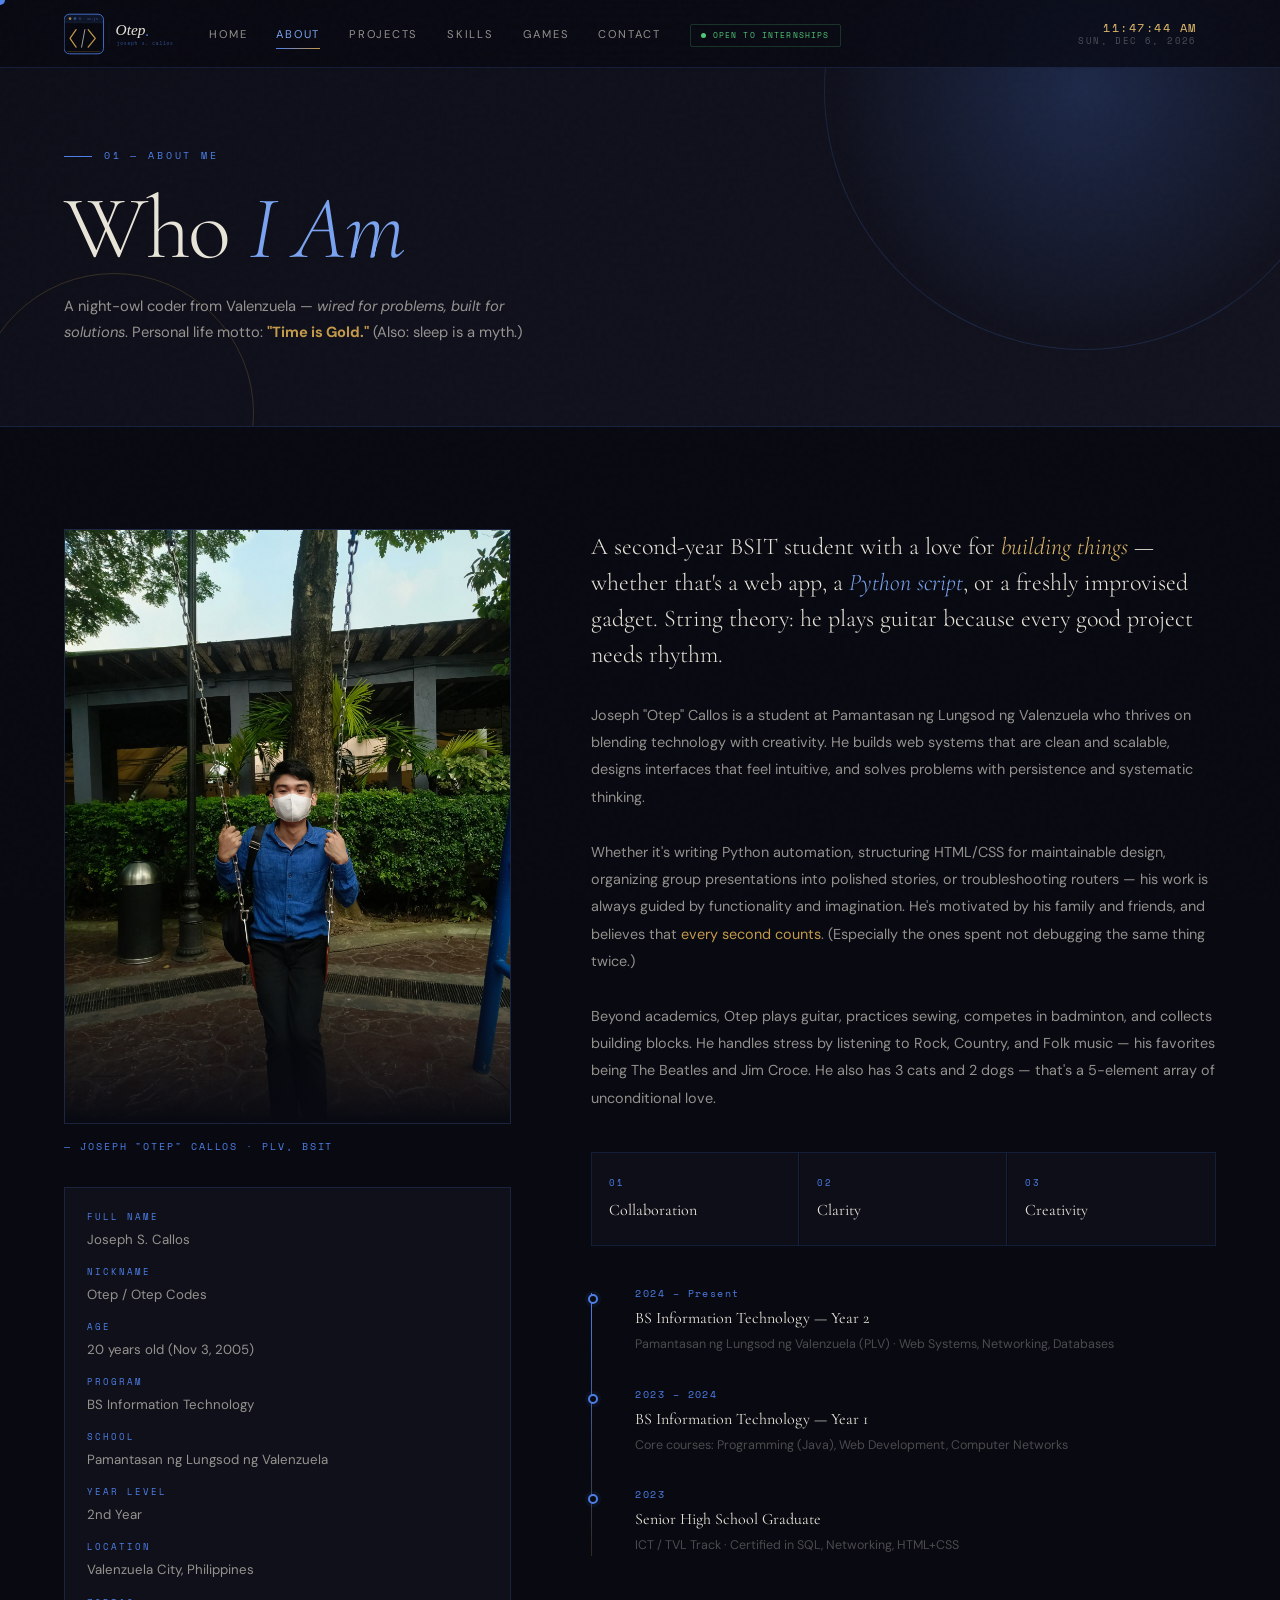
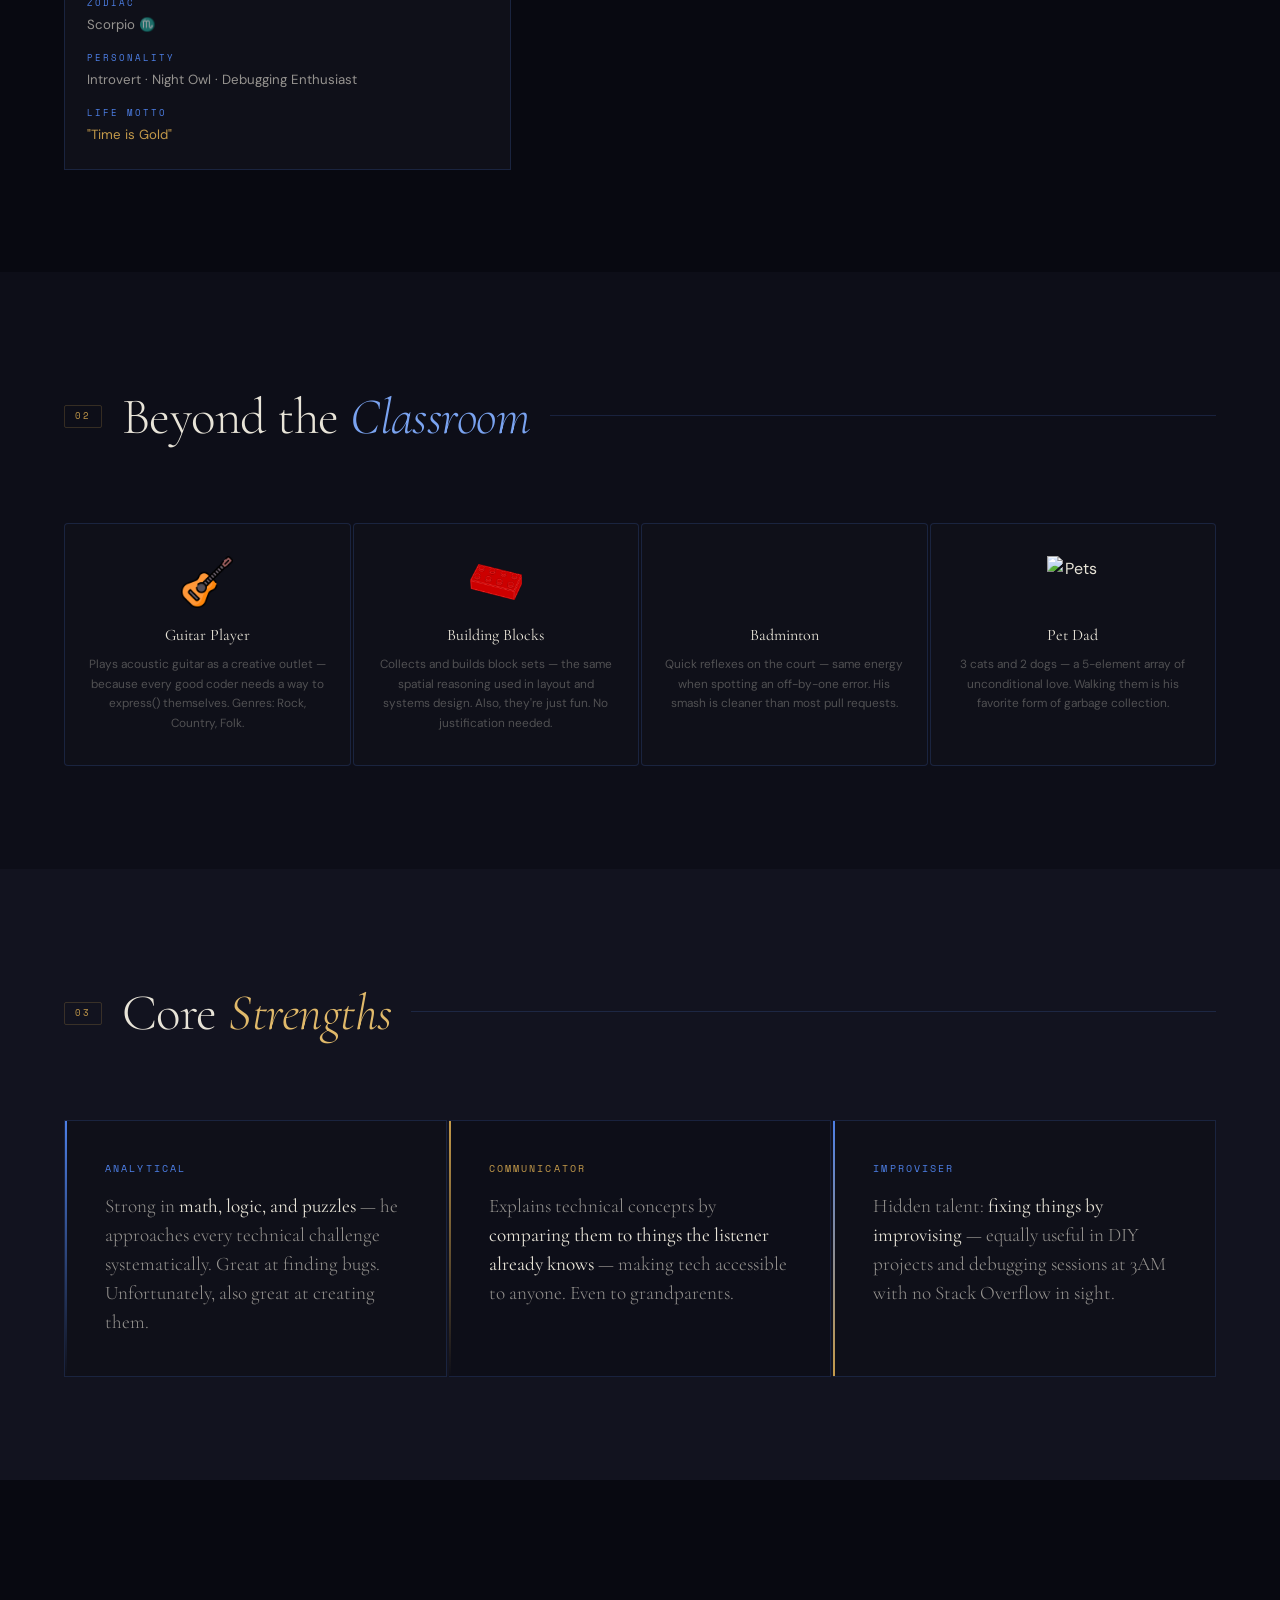
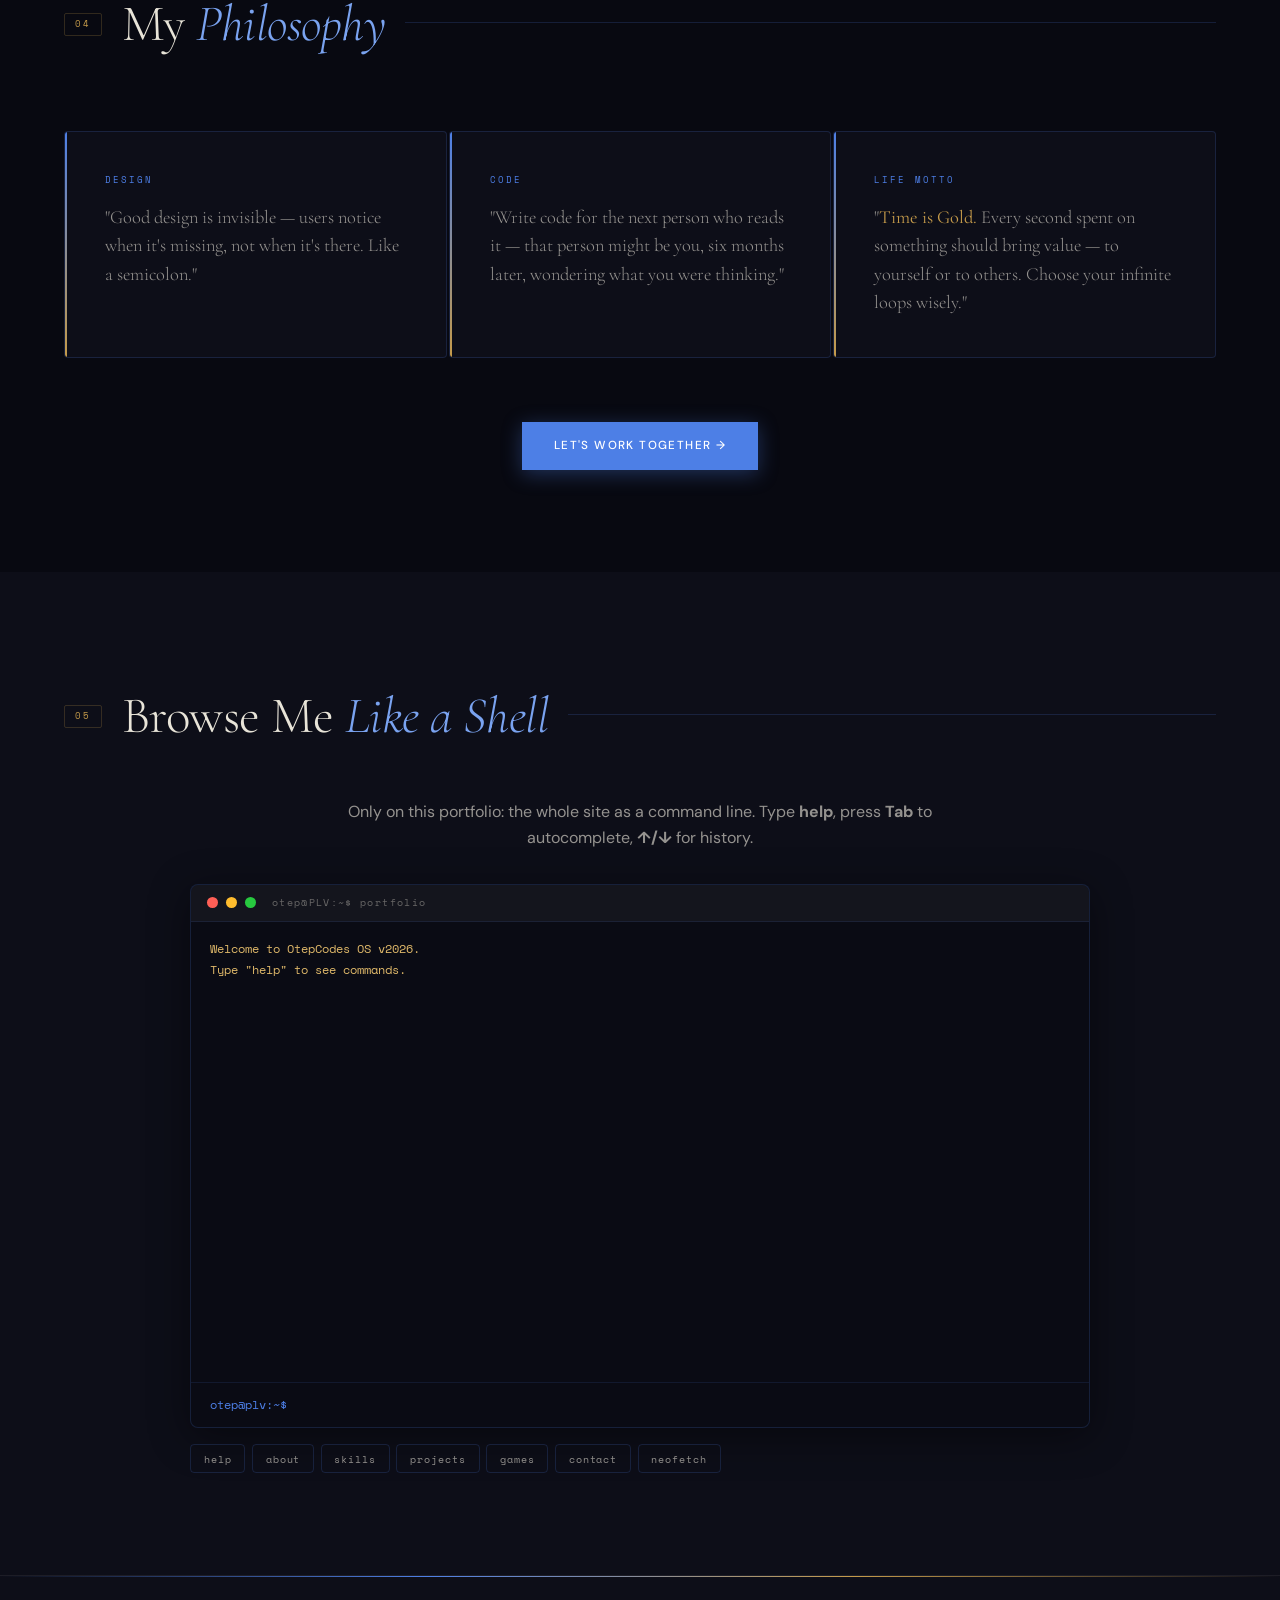
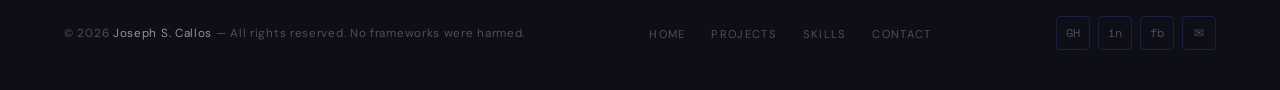
==== about.html @ e1468699 "terminal removed the terminal page and put it in the about page" ====
<!DOCTYPE html>
<html lang="en" data-theme="dark">
<head>
  <meta charset="UTF-8"/><meta name="viewport" content="width=device-width, initial-scale=1.0"/>
  <title>About — Joseph S. Callos</title>
  <meta name="description" content="Learn about Joseph S. Callos, a BSIT student from PLV focused on web systems, Python, UI/UX design, networking, and practical problem solving."/>
  <meta name="theme-color" content="#080911"/>
  <meta name="color-scheme" content="dark light"/>
  <link rel="icon" href="images/logomark_dark.png"/>
  <link href="https://fonts.googleapis.com/css2?family=Cormorant+Garamond:ital,wght@0,300;0,400;0,600;1,300;1,400&family=DM+Sans:wght@300;400;500&family=Space+Mono&display=swap" rel="stylesheet"/>
  <link rel="stylesheet" href="css/styles.css"/>
  <style>
    /* Terminal widget (About page) */
    .term-wrap{max-width:900px;margin:0 auto}
    .term-win{background:#0a0b14;border:1px solid var(--border);border-radius:8px;overflow:hidden;box-shadow:0 8px 40px rgba(0,0,0,.45);font-family:var(--f-mono)}
    [data-theme="light"] .term-win{background:#1a1b2e}
    .term-bar{display:flex;align-items:center;gap:.5rem;padding:.65rem 1rem;background:rgba(255,255,255,.04);border-bottom:1px solid rgba(77,127,230,.12)}
    .term-bar .terminal-title{margin-left:.5rem;color:rgba(232,228,216,.4);font-size:.6rem;letter-spacing:.14em}
    .term-out{height:min(55vh,460px);overflow-y:auto;padding:1rem 1.2rem;font-size:.78rem;line-height:1.7;color:#e8e4d8}
    .term-out div{white-space:pre-wrap;word-break:break-word}
    .t-dim{color:rgba(232,228,216,.55)}.t-gold{color:var(--gold-lt)}.t-blue{color:var(--blue-lt)}.t-err{color:var(--red)}.t-ok{color:var(--green)}
    .term-line{display:flex;gap:.6rem;align-items:center;padding:.7rem 1.2rem;border-top:1px solid rgba(77,127,230,.12)}
    .term-line span{color:var(--blue);font-size:.78rem;flex-shrink:0}
    .term-line input{flex:1;min-width:0;background:transparent;border:0;outline:0;color:#e8e4d8;font:inherit;font-size:.82rem;caret-color:var(--gold)}
    .term-chips{display:flex;flex-wrap:wrap;gap:.4rem;margin-top:1rem}
    .term-chip{font-family:var(--f-mono);font-size:.6rem;letter-spacing:.1em;padding:.4rem .8rem;border:1px solid var(--border);background:transparent;color:var(--text-dim);cursor:pointer;border-radius:var(--radius)}
    .term-chip:hover{border-color:var(--blue);color:var(--blue);background:var(--blue-glow)}
    .term-intro{text-align:center;color:var(--text-dim);margin:-1.5rem auto 2rem;max-width:620px}
  </style>
</head>
<body>
<a class="skip-link" href="#about-bio">Skip to content</a>
<div id="progress-bar"></div><div id="cursor"></div><div id="page-cover"></div>
<div class="mobile-nav" id="mobileNav" role="dialog" aria-modal="true" aria-hidden="true">
  <a href="index.html"    onclick="closeMobile()">Home</a>
  <a href="about.html"    onclick="closeMobile()">About</a>
  <a href="projects.html" onclick="closeMobile()">Projects</a>
  <a href="skills.html"   onclick="closeMobile()">Skills</a>
  <a href="games.html"    onclick="closeMobile()">Games</a>
  <a href="contact.html"  onclick="closeMobile()">Contact</a>
  <div class="mob-divider"></div>
  <span class="mob-sub">OtepCodes · PLV BSIT</span>
</div>
<nav id="nav" aria-label="Primary navigation">
  <button class="nav-logo" id="navLogoBtn" aria-label="Toggle light/dark mode" title="Click to toggle theme">
    <img class="site-logo" src="images/logo-dark.svg" alt="OtepCodes" height="44"/>
  </button>
  <ul class="nav-links">
    <li><a href="index.html">Home</a></li><li><a href="about.html">About</a></li>
    <li><a href="projects.html">Projects</a></li><li><a href="skills.html">Skills</a></li>
    <li><a href="games.html">Games</a></li><li><a href="contact.html">Contact</a></li>
  </ul>
  <span class="nav-clock" aria-label="Manila time"><span class="nav-clock-time" data-clock-time>--:--</span><span class="nav-clock-date" data-clock-date></span></span><button class="hamburger" id="hamburger" type="button" aria-label="Open navigation" aria-controls="mobileNav" aria-expanded="false"><span></span><span></span><span></span></button>
</nav>

<header class="page-header">
  <p class="ph-label">01 — About Me</p>
  <h1 class="ph-title">Who <em>I Am</em></h1>
  <p class="ph-desc">A night-owl coder from Valenzuela — <em>wired for problems, built for solutions</em>. Personal life motto: <strong style="color:var(--gold)">"Time is Gold."</strong> (Also: sleep is a myth.)</p>
</header>

<section id="about-bio">
  <div class="about-grid">
    <div class="about-photo-col reveal left">
      <div class="about-photo-frame">
        <img src="images/me.jpg" alt="Photo of Joseph Callos"/>
      </div>
      <p class="about-photo-caption">Joseph "Otep" Callos · PLV, BSIT</p>
      <div class="info-card">
        <div class="info-row"><p class="info-label">Full Name</p><p class="info-value">Joseph S. Callos</p></div>
        <div class="info-row"><p class="info-label">Nickname</p><p class="info-value">Otep / Otep Codes</p></div>
        <div class="info-row"><p class="info-label">Age</p><p class="info-value">20 years old (Nov 3, 2005)</p></div>
        <div class="info-row"><p class="info-label">Program</p><p class="info-value">BS Information Technology</p></div>
        <div class="info-row"><p class="info-label">School</p><p class="info-value">Pamantasan ng Lungsod ng Valenzuela</p></div>
        <div class="info-row"><p class="info-label">Year Level</p><p class="info-value">2nd Year</p></div>
        <div class="info-row"><p class="info-label">Location</p><p class="info-value">Valenzuela City, Philippines</p></div>
        <div class="info-row"><p class="info-label">Zodiac</p><p class="info-value">Scorpio ♏</p></div>
        <div class="info-row"><p class="info-label">Personality</p><p class="info-value">Introvert · Night Owl · Debugging Enthusiast</p></div>
        <div class="info-row" style="margin-bottom:0"><p class="info-label">Life Motto</p><p class="info-value" style="color:var(--gold)">"Time is Gold"</p></div>
      </div>
    </div>

    <div class="about-content reveal rd2">
      <p class="about-intro">
        A second-year BSIT student with a love for <em>building things</em> —
        whether that's a web app, a <span class="b">Python script</span>, or a freshly improvised gadget.
        String theory: he plays guitar because every good project needs rhythm.
      </p>
      <p class="about-body">
        Joseph "Otep" Callos is a student at Pamantasan ng Lungsod ng Valenzuela who thrives on blending technology
        with creativity. He builds web systems that are clean and scalable, designs interfaces that feel intuitive,
        and solves problems with persistence and systematic thinking.
        <br><br>
        Whether it's writing Python automation, structuring HTML/CSS for maintainable design, organizing group
        presentations into polished stories, or troubleshooting routers — his work is always guided by functionality
        and imagination. He's motivated by his family and friends, and believes that
        <strong style="color:var(--gold);font-weight:400">every second counts</strong>.
        (Especially the ones spent not debugging the same thing twice.)
        <br><br>
        Beyond academics, Otep plays guitar, practices sewing, competes in badminton, and collects building blocks.
        He handles stress by listening to Rock, Country, and Folk music — his favorites being The Beatles and Jim Croce.
        He also has 3 cats and 2 dogs — that's a 5-element array of unconditional love.
      </p>

      <div class="values-row">
        <div class="val-card"><p class="val-num">01</p><p class="val-name">Collaboration</p></div>
        <div class="val-card"><p class="val-num">02</p><p class="val-name">Clarity</p></div>
        <div class="val-card"><p class="val-num">03</p><p class="val-name">Creativity</p></div>
      </div>

      <div class="timeline">
        <div class="tl-item">
          <p class="tl-year">2024 – Present</p>
          <p class="tl-title">BS Information Technology — Year 2</p>
          <p class="tl-desc">Pamantasan ng Lungsod ng Valenzuela (PLV) · Web Systems, Networking, Databases</p>
        </div>
        <div class="tl-item">
          <p class="tl-year">2023 – 2024</p>
          <p class="tl-title">BS Information Technology — Year 1</p>
          <p class="tl-desc">Core courses: Programming (Java), Web Development, Computer Networks</p>
        </div>
        <div class="tl-item">
          <p class="tl-year">2023</p>
          <p class="tl-title">Senior High School Graduate</p>
          <p class="tl-desc">ICT / TVL Track · Certified in SQL, Networking, HTML+CSS</p>
        </div>
      </div>
    </div>
  </div>
</section>

<!-- FUN FACTS -->
<section id="fun-facts" style="background:var(--bg-2);">
  <div class="section-header reveal">
    <span class="section-num">02</span>
    <h2 class="section-title">Beyond the <em>Classroom</em></h2>
    <div class="section-line"></div>
  </div>
  <div class="facts-grid">
    <div class="fact-card reveal rd1">
      <img class="fact-icon-img" src="images/guitar.png" alt="Guitar"/>
      <p class="fact-title">Guitar Player</p>
      <p class="fact-desc">Plays acoustic guitar as a creative outlet — because every good coder needs a way to express() themselves. Genres: Rock, Country, Folk.</p>
    </div>
    <div class="fact-card reveal rd2">
      <img class="fact-icon-img" src="images/blocks.png" alt="Building Blocks"/>
      <p class="fact-title">Building Blocks</p>
      <p class="fact-desc">Collects and builds block sets — the same spatial reasoning used in layout and systems design. Also, they're just fun. No justification needed.</p>
    </div>
    <div class="fact-card reveal rd3">
      <img class="fact-icon-img" src="images/badminton.png" alt="Badminton"/>
      <p class="fact-title">Badminton</p>
      <p class="fact-desc">Quick reflexes on the court — same energy when spotting an off-by-one error. His smash is cleaner than most pull requests.</p>
    </div>
    <div class="fact-card reveal rd4">
      <img class="fact-icon-img" src="images/pets.png" alt="Pets"/>
      <p class="fact-title">Pet Dad</p>
      <p class="fact-desc">3 cats and 2 dogs — a 5-element array of unconditional love. Walking them is his favorite form of garbage collection.</p>
    </div>
  </div>
</section>

<!-- STRENGTH PILLARS -->
<section id="strengths" style="background:var(--bg-3);">
  <div class="section-header reveal">
    <span class="section-num">03</span>
    <h2 class="section-title">Core <span class="g">Strengths</span></h2>
    <div class="section-line"></div>
  </div>
  <div style="display:grid;grid-template-columns:repeat(3,1fr);gap:2px;" class="reveal">
    <div style="padding:2.5rem;background:var(--bg-card);border:1px solid var(--border);position:relative;overflow:hidden;">
      <div style="position:absolute;left:0;top:0;bottom:0;width:2px;background:linear-gradient(to bottom,var(--blue),transparent)"></div>
      <p style="font-family:var(--f-mono);font-size:.6rem;letter-spacing:.22em;color:var(--blue);text-transform:uppercase;margin-bottom:1rem;">Analytical</p>
      <p style="font-family:var(--f-display);font-size:1.2rem;font-weight:300;line-height:1.5;color:var(--text-dim);">Strong in <strong style="color:var(--text);font-weight:400">math, logic, and puzzles</strong> — he approaches every technical challenge systematically. Great at finding bugs. Unfortunately, also great at creating them.</p>
    </div>
    <div style="padding:2.5rem;background:var(--bg-2);border:1px solid var(--border);border-left:none;position:relative;overflow:hidden;">
      <div style="position:absolute;left:0;top:0;bottom:0;width:2px;background:linear-gradient(to bottom,var(--gold),transparent)"></div>
      <p style="font-family:var(--f-mono);font-size:.6rem;letter-spacing:.22em;color:var(--gold);text-transform:uppercase;margin-bottom:1rem;">Communicator</p>
      <p style="font-family:var(--f-display);font-size:1.2rem;font-weight:300;line-height:1.5;color:var(--text-dim);">Explains technical concepts by <strong style="color:var(--text);font-weight:400">comparing them to things the listener already knows</strong> — making tech accessible to anyone. Even to grandparents.</p>
    </div>
    <div style="padding:2.5rem;background:var(--bg-card);border:1px solid var(--border);border-left:none;position:relative;overflow:hidden;">
      <div style="position:absolute;left:0;top:0;bottom:0;width:2px;background:linear-gradient(to bottom,var(--blue),var(--gold))"></div>
      <p style="font-family:var(--f-mono);font-size:.6rem;letter-spacing:.22em;color:var(--blue);text-transform:uppercase;margin-bottom:1rem;">Improviser</p>
      <p style="font-family:var(--f-display);font-size:1.2rem;font-weight:300;line-height:1.5;color:var(--text-dim);">Hidden talent: <strong style="color:var(--text);font-weight:400">fixing things by improvising</strong> — equally useful in DIY projects and debugging sessions at 3AM with no Stack Overflow in sight.</p>
    </div>
  </div>
</section>

<!-- PHILOSOPHY -->
<section id="philosophy">
  <div class="section-header reveal">
    <span class="section-num">04</span>
    <h2 class="section-title">My <em>Philosophy</em></h2>
    <div class="section-line"></div>
  </div>
  <div class="quote-grid reveal">
    <div class="quote-card">
      <p class="quote-cat">Design</p>
      <p class="quote-text">"Good design is invisible — users notice when it's missing, not when it's there. Like a semicolon."</p>
    </div>
    <div class="quote-card">
      <p class="quote-cat">Code</p>
      <p class="quote-text">"Write code for the next person who reads it — that person might be you, six months later, wondering what you were thinking."</p>
    </div>
    <div class="quote-card">
      <p class="quote-cat">Life Motto</p>
      <p class="quote-text">"<strong style='color:var(--gold);font-weight:400'>Time is Gold.</strong> Every second spent on something should bring value — to yourself or to others. Choose your infinite loops wisely."</p>
    </div>
  </div>
  <div style="display:flex;justify-content:center;margin-top:4rem;" class="reveal">
    <a href="contact.html" class="btn btn-primary"><span>Let's Work Together →</span></a>
  </div>
</section>

<!-- INTERACTIVE TERMINAL -->
<section id="terminal" style="background:var(--bg-2);">
  <div class="section-header reveal">
    <span class="section-num">05</span>
    <h2 class="section-title">Browse Me <em>Like a Shell</em></h2>
    <div class="section-line"></div>
  </div>
  <p class="term-intro reveal">Only on this portfolio: the whole site as a command line. Type <strong>help</strong>, press <strong>Tab</strong> to autocomplete, <strong>↑/↓</strong> for history.</p>
  <div class="term-wrap reveal">
    <div class="term-win" id="termWin">
      <div class="term-bar">
        <span class="terminal-dot dot-red"></span><span class="terminal-dot dot-yellow"></span><span class="terminal-dot dot-green"></span>
        <span class="terminal-title">otep@PLV:~$ portfolio</span>
      </div>
      <div class="term-out" id="termOut" role="log" aria-live="polite"></div>
      <label class="term-line" for="termInput"><span>otep@plv:~$</span>
        <input id="termInput" type="text" autocomplete="off" autocapitalize="off" autocorrect="off" spellcheck="false" aria-label="Terminal command"/>
      </label>
    </div>
    <div class="term-chips" id="termChips" aria-label="Quick commands"></div>
  </div>
</section>

<footer>
  <p class="footer-copy">© 2026 <strong>Joseph S. Callos</strong> — All rights reserved. No frameworks were harmed.</p>
  <ul class="footer-links">
    <li><a href="index.html">Home</a></li><li><a href="projects.html">Projects</a></li>
    <li><a href="skills.html">Skills</a></li><li><a href="contact.html">Contact</a></li>
  </ul>
  <div class="footer-socials">
    <a href="https://github.com/otep808" target="_blank" rel="noopener noreferrer" class="social-btn">GH</a>
    <a href="https://www.linkedin.com/in/joseph-callos-329b153b8" target="_blank" rel="noopener noreferrer" class="social-btn">in</a>
    <a href="https://www.facebook.com/joseph.callos.8" target="_blank" rel="noopener noreferrer" class="social-btn">fb</a>
    <a href="mailto:callosjoseph818@gmail.com" class="social-btn">✉</a>
  </div>
</footer>
<script src="javascript/main.js"></script>
<script src="javascript/terminal.js"></script>
</body>
</html>
---- css/styles.css ----
/* ================================================================
   JOSEPH S. CALLOS — Portfolio  |  styles.css
   Theme: Dark/Light toggle · Techy Blue + Gold · No Bootstrap
   Breakpoints: Desktop 1200+ · Tablet 768-1199 · Mobile ≤767
   ================================================================ */

:root {
  /* DARK (default) */
  --bg:          #080911;
  --bg-2:        #0d0e18;
  --bg-3:        #12131f;
  --bg-card:     #0f1019;
  --text:        #e8e4d8;
  --text-dim:    rgba(232,228,216,.62);
  --text-faint:  rgba(232,228,216,.3);
  --gold:        #c49a4a;
  --gold-lt:     #e0b96a;
  --gold-dim:    rgba(196,154,74,.22);
  --gold-glow:   rgba(196,154,74,.07);
  --blue:        #4d7fe6;
  --blue-lt:     #7aa3f0;
  --blue-dim:    rgba(77,127,230,.22);
  --blue-glow:   rgba(77,127,230,.08);
  --green:       #50c878;
  --red:         #e05555;
  --border:      rgba(77,127,230,.18);
  --border-2:    rgba(232,228,216,.07);
  --f-display:   'Cormorant Garamond', serif;
  --f-body:      'DM Sans', sans-serif;
  --f-mono:      'Space Mono', monospace;
  --ease:        cubic-bezier(.25,.46,.45,.94);
  --ease-out:    cubic-bezier(.16,1,.3,1);
  --ease-spring: cubic-bezier(.34,1.56,.64,1);
  --nav-h:  68px;
  --pad-x:  clamp(1.4rem,5vw,5rem);
  --pad-y:  clamp(4rem,8vw,8rem);
}

[data-theme="light"] {
  --bg:         #f0f2fa;
  --bg-2:       #e6e9f5;
  --bg-3:       #dde0f0;
  --bg-card:    #f7f8fd;
  --text:       #0e1120;
  --text-dim:   rgba(14,17,32,.65);
  --text-faint: rgba(14,17,32,.38);
  --gold:       #9a7030;
  --gold-lt:    #c49040;
  --gold-dim:   rgba(154,112,48,.22);
  --gold-glow:  rgba(154,112,48,.08);
  --blue:       #2855d4;
  --blue-lt:    #4d7fe6;
  --blue-dim:   rgba(40,85,212,.18);
  --blue-glow:  rgba(40,85,212,.07);
  --border:     rgba(40,85,212,.2);
  --border-2:   rgba(14,17,32,.1);
}

*,*::before,*::after{box-sizing:border-box;margin:0;padding:0}
html{scroll-behavior:smooth}
body{font-family:var(--f-body);background:var(--bg);color:var(--text);overflow-x:hidden;line-height:1.65;transition:background .4s,color .4s}
img{display:block;max-width:100%}a{color:inherit}
::selection{background:var(--blue);color:#fff}
::-webkit-scrollbar{width:3px}::-webkit-scrollbar-track{background:var(--bg)}::-webkit-scrollbar-thumb{background:var(--blue)}

body::after{content:'';position:fixed;inset:0;background-image:url("data:image/svg+xml,%3Csvg viewBox='0 0 200 200' xmlns='http://www.w3.org/2000/svg'%3E%3Cfilter id='n'%3E%3CfeTurbulence type='fractalNoise' baseFrequency='.85' numOctaves='4' stitchTiles='stitch'/%3E%3C/filter%3E%3Crect width='100%25' height='100%25' filter='url(%23n)'/%3E%3C/svg%3E");opacity:.018;pointer-events:none;z-index:9000}

/* PROGRESS */
#progress-bar{position:fixed;top:0;left:0;height:2px;width:0;background:linear-gradient(90deg,var(--blue),var(--gold));z-index:9999}

/* CURSOR */
#cursor{width:10px;height:10px;background:var(--blue);border-radius:50%;position:fixed;top:0;left:0;pointer-events:none;z-index:8999;transform:translate(-50%,-50%);transition:width .25s var(--ease),height .25s var(--ease),opacity .25s,background .4s;mix-blend-mode:screen}
[data-theme="light"] #cursor{mix-blend-mode:multiply}
#cursor.grow{width:50px;height:50px;opacity:.3}
#cursor.hide{opacity:0}

/* PAGE COVER */
#page-cover{position:fixed;inset:0;background:var(--bg-2);z-index:8990;transform:scaleY(0);transform-origin:top}

/* ── NAV ──────────────────────────────────────────────────────── */
nav{position:fixed;top:0;left:0;right:0;z-index:800;height:var(--nav-h);display:flex;align-items:center;justify-content:space-between;padding:0 var(--pad-x);background:rgba(8,9,17,.82);backdrop-filter:blur(24px);border-bottom:1px solid var(--border);transition:height .4s,background .4s,border-color .4s}
[data-theme="light"] nav{background:rgba(240,242,250,.88)}
nav.scrolled{height:56px}

/* Logo = theme toggle button */
.nav-logo{background:none;border:none;cursor:pointer;padding:0;display:flex;align-items:center;transition:opacity .3s;flex-shrink:0;position:relative}
.nav-logo:hover{opacity:.75}
.nav-logo img{height:44px;width:auto;display:block;transition:opacity .3s}
/* Subtle tooltip hint */
.nav-logo::after{content:'Toggle theme';position:absolute;bottom:-28px;left:50%;transform:translateX(-50%);white-space:nowrap;font-family:var(--f-mono);font-size:.55rem;letter-spacing:.12em;text-transform:uppercase;color:var(--blue);opacity:0;transition:opacity .25s;pointer-events:none}
.nav-logo:hover::after{opacity:.6}

.nav-links{display:flex;gap:1.8rem;list-style:none;align-items:center}
.nav-links a{text-decoration:none;color:var(--text-dim);font-size:.72rem;letter-spacing:.16em;text-transform:uppercase;position:relative;transition:color .3s}
.nav-links a::after{content:'';position:absolute;bottom:-4px;left:0;width:0;height:1px;background:linear-gradient(90deg,var(--blue),var(--gold));transition:width .35s var(--ease)}
.nav-links a:hover,.nav-links a.active{color:var(--text)}
.nav-links a:hover::after,.nav-links a.active::after{width:100%}

/* Hamburger */
.hamburger{display:none;flex-direction:column;gap:5px;cursor:pointer;padding:6px}
.hamburger span{display:block;width:22px;height:1.5px;background:var(--text);transition:transform .3s var(--ease),opacity .3s}
.hamburger.open span:nth-child(1){transform:rotate(45deg) translate(4.5px,4.5px)}
.hamburger.open span:nth-child(2){opacity:0}
.hamburger.open span:nth-child(3){transform:rotate(-45deg) translate(4.5px,-4.5px)}

/* Mobile nav */
.mobile-nav{display:none;position:fixed;inset:0;background:var(--bg);z-index:700;flex-direction:column;align-items:center;justify-content:center;gap:1.8rem;transition:background .4s}
.mobile-nav.open{display:flex}
.mobile-nav a{font-family:var(--f-display);font-size:2.8rem;font-weight:300;text-decoration:none;color:var(--text);letter-spacing:.08em;transition:color .3s,transform .3s;display:block}
.mobile-nav a:hover{color:var(--blue);transform:translateX(12px)}
.mobile-nav .mob-divider{width:60px;height:1px;background:var(--border);margin:.5rem 0}
.mobile-nav .mob-sub{font-family:var(--f-mono);font-size:.6rem;color:var(--blue);letter-spacing:.25em;text-transform:uppercase}

/* ── FOOTER ───────────────────────────────────────────────────── */
footer{border-top:1px solid var(--border-2);padding:2.5rem var(--pad-x);display:flex;align-items:center;justify-content:space-between;gap:1.5rem;flex-wrap:wrap;background:var(--bg-2);transition:background .4s}
.footer-copy{font-size:.73rem;color:var(--text-faint);letter-spacing:.06em}
.footer-copy strong{color:var(--text-dim);font-weight:400}
.footer-links{display:flex;gap:1.6rem;list-style:none}
.footer-links a{font-size:.7rem;color:var(--text-faint);text-decoration:none;letter-spacing:.12em;text-transform:uppercase;transition:color .3s}
.footer-links a:hover{color:var(--blue)}
.footer-socials{display:flex;gap:.5rem}
.social-btn{width:34px;height:34px;border:1px solid var(--border);display:flex;align-items:center;justify-content:center;color:var(--text-faint);text-decoration:none;font-size:.75rem;font-family:var(--f-mono);transition:all .3s}
.social-btn:hover{border-color:var(--blue);color:var(--blue);background:var(--blue-glow)}

/* ── SHARED SECTION UTILITIES ─────────────────────────────────── */
section{padding:var(--pad-y) var(--pad-x);position:relative}
.section-header{display:flex;align-items:baseline;gap:1.4rem;margin-bottom:4rem}
.section-num{font-family:var(--f-mono);font-size:.58rem;color:var(--blue);letter-spacing:.28em}
.section-title{font-family:var(--f-display);font-size:clamp(1.9rem,4vw,3.2rem);font-weight:300;letter-spacing:-.01em}
.section-title em{font-style:italic;color:var(--blue-lt)}
.section-title .g{font-style:italic;color:var(--gold-lt)}
.section-line{flex:1;height:1px;background:var(--border);margin-bottom:.2rem}

/* ── BUTTONS ──────────────────────────────────────────────────── */
.btn-group{display:flex;gap:.8rem;flex-wrap:wrap}
.btn{display:inline-flex;align-items:center;gap:.5rem;padding:.82rem 1.9rem;font-family:var(--f-body);font-size:.73rem;letter-spacing:.15em;text-transform:uppercase;text-decoration:none;cursor:pointer;position:relative;overflow:hidden;transition:all .35s var(--ease);border:none}
.btn-primary{background:var(--blue);color:#fff;border:1px solid var(--blue);font-weight:500}
.btn-primary::after{content:'';position:absolute;inset:0;background:var(--gold-lt);transform:translateX(-101%);transition:transform .35s var(--ease)}
.btn-primary:hover{color:var(--bg)}.btn-primary:hover::after{transform:translateX(0)}
.btn-primary span{position:relative;z-index:1}
.btn-gold{background:var(--gold);color:var(--bg);border:1px solid var(--gold);font-weight:500}
.btn-gold::after{content:'';position:absolute;inset:0;background:var(--gold-lt);transform:translateX(-101%);transition:transform .35s var(--ease)}
.btn-gold:hover{color:var(--bg)}.btn-gold:hover::after{transform:translateX(0)}
.btn-gold span{position:relative;z-index:1}
.btn-outline{background:transparent;color:var(--text);border:1px solid var(--border-2)}
.btn-outline:hover{border-color:var(--blue);color:var(--blue)}
.btn-ghost{background:transparent;color:var(--blue);border:1px solid var(--blue-dim);font-size:.7rem}
.btn-ghost:hover{background:var(--blue-glow)}

/* ── PAGE HEADER ──────────────────────────────────────────────── */
.page-header{padding-top:calc(var(--nav-h) + 5rem);padding-bottom:5rem;padding-left:var(--pad-x);padding-right:var(--pad-x);border-bottom:1px solid var(--border);position:relative;overflow:hidden;background:var(--bg-2);transition:background .4s}
.page-header::before{content:'';position:absolute;top:-40%;right:-5%;width:520px;height:520px;border-radius:50%;border:1px solid var(--border);pointer-events:none}
.page-header::after{content:'';position:absolute;bottom:-30%;left:-2%;width:280px;height:280px;border-radius:50%;border:1px solid var(--gold-dim);pointer-events:none}
.ph-label{font-family:var(--f-mono);font-size:.63rem;letter-spacing:.28em;color:var(--blue);text-transform:uppercase;display:flex;align-items:center;gap:.75rem;margin-bottom:1.2rem}
.ph-label::before{content:'';width:28px;height:1px;background:var(--blue);display:block}
.ph-title{font-family:var(--f-display);font-size:clamp(2.8rem,7vw,5.8rem);font-weight:300;line-height:1.0;letter-spacing:-.02em;margin-bottom:1.2rem}
.ph-title em{font-style:italic;color:var(--blue-lt)}
.ph-title .g{font-style:italic;color:var(--gold-lt)}
.ph-desc{font-size:.92rem;color:var(--text-dim);max-width:50ch;line-height:1.8}

/* ── REVEAL ───────────────────────────────────────────────────── */
.reveal{opacity:0;transform:translateY(28px);transition:opacity .85s var(--ease-out),transform .85s var(--ease-out)}
.reveal.left{transform:translateX(-28px)}.reveal.right{transform:translateX(28px)}.reveal.scale{transform:scale(.94)}
.reveal.visible{opacity:1;transform:translate(0,0) scale(1)}
.rd1{transition-delay:.1s}.rd2{transition-delay:.22s}.rd3{transition-delay:.36s}.rd4{transition-delay:.5s}.rd5{transition-delay:.65s}

/* ── TAG ──────────────────────────────────────────────────────── */
.tag{font-family:var(--f-mono);font-size:.57rem;letter-spacing:.1em;color:var(--blue-lt);border:1px solid var(--blue-dim);padding:.18rem .55rem;transition:all .25s}
.tag:hover{background:var(--blue-glow)}

/* ================================================================
   HOME PAGE
   ================================================================ */
#hero{min-height:100vh;display:grid;grid-template-columns:1fr 1fr;align-items:center;padding:0 var(--pad-x);padding-top:var(--nav-h);position:relative;overflow:hidden;gap:4rem}
#hero-canvas{position:absolute;inset:0;pointer-events:none;z-index:0}
#hero::before{content:'';position:absolute;top:-20%;right:-15%;width:600px;height:600px;border-radius:50%;background:radial-gradient(circle,var(--blue-dim) 0%,transparent 70%);pointer-events:none;z-index:0}
.hero-text{position:relative;z-index:2}
.hero-eyebrow{font-family:var(--f-mono);font-size:.65rem;letter-spacing:.3em;text-transform:uppercase;color:var(--blue);margin-bottom:1.5rem;display:flex;align-items:center;gap:.8rem}
.hero-eyebrow::before{content:'';width:30px;height:1px;background:var(--blue);display:block}
.hero-name{font-family:var(--f-display);font-size:clamp(3rem,6.5vw,5.6rem);font-weight:300;line-height:1.02;letter-spacing:-.02em;margin-bottom:.9rem}
.hero-name em{font-style:italic;color:var(--gold-lt)}
.typewriter-wrap{font-size:.86rem;color:var(--text-dim);letter-spacing:.07em;text-transform:uppercase;margin-bottom:.8rem;min-height:1.4em;font-weight:300}
#typewriter{color:var(--blue-lt)}
.tw-cursor{display:inline-block;width:2px;height:1em;background:var(--blue);margin-left:2px;animation:blink .75s step-end infinite;vertical-align:text-bottom}
@keyframes blink{50%{opacity:0}}
.hero-motto{display:inline-flex;align-items:center;gap:.6rem;font-family:var(--f-mono);font-size:.61rem;letter-spacing:.18em;color:var(--gold);border:1px solid var(--gold-dim);padding:.38rem .9rem;margin-bottom:1.4rem;text-transform:uppercase}
.hero-motto::before{content:'⏱';font-size:.75rem}
.hero-desc{font-size:.93rem;color:var(--text-dim);max-width:40ch;line-height:1.85;margin-bottom:2.2rem}
.hero-stats{display:flex;gap:2.5rem;margin-bottom:2.4rem;flex-wrap:wrap}
.stat-num{font-family:var(--f-display);font-size:2.4rem;font-weight:300;color:var(--blue-lt);line-height:1;display:flex;align-items:baseline;gap:.1em}
.stat-suffix{font-size:1.4rem}
.stat-label{font-family:var(--f-mono);font-size:.57rem;color:var(--text-faint);letter-spacing:.18em;text-transform:uppercase;margin-top:.3rem}
.hero-image{position:relative;z-index:2;display:flex;justify-content:center}
.hero-photo-wrap{position:relative;width:min(340px,75vw)}
.hero-photo-wrap::before{content:'';position:absolute;top:18px;left:18px;width:100%;height:100%;border:1px solid var(--border);z-index:0;transition:transform .4s var(--ease)}
.hero-photo-wrap::after{content:'';position:absolute;top:36px;left:36px;width:100%;height:100%;border:1px solid var(--gold-dim);z-index:0;transition:transform .4s var(--ease)}
.hero-photo-wrap:hover::before{transform:translate(6px,6px)}
.hero-photo-wrap:hover::after{transform:translate(12px,12px)}
.photo-placeholder{width:100%;aspect-ratio:4/5;background:linear-gradient(145deg,var(--bg-2) 0%,var(--bg-3) 100%);display:flex;flex-direction:column;align-items:center;justify-content:center;gap:1rem;position:relative;z-index:1;border:1px solid var(--border)}
.photo-placeholder svg{width:60px;height:60px;stroke:var(--blue);opacity:.4}
.photo-placeholder p{font-family:var(--f-mono);font-size:.6rem;letter-spacing:.18em;color:var(--blue-lt);opacity:.5;text-transform:uppercase}
.hero-highlights{grid-column:1/-1;display:grid;grid-template-columns:repeat(3,1fr);border-top:1px solid var(--border)}
.highlight-box{padding:2rem 1.6rem;border-right:1px solid var(--border);transition:background .3s;cursor:default;position:relative;overflow:hidden}
.highlight-box:last-child{border-right:none}
.highlight-box::after{content:'';position:absolute;bottom:0;left:0;right:0;height:2px;background:linear-gradient(90deg,var(--blue),var(--gold));transform:scaleX(0);transform-origin:left;transition:transform .4s var(--ease)}
.highlight-box:hover::after{transform:scaleX(1)}
.highlight-box:hover{background:var(--blue-glow)}
.highlight-icon{font-size:1.8rem;margin-bottom:.8rem;display:block}
.highlight-title{font-family:var(--f-display);font-size:1.1rem;font-weight:400;margin-bottom:.4rem}
.highlight-desc{font-size:.77rem;color:var(--text-faint);line-height:1.7}

/* DEMO REEL */
#demo-reel{background:var(--bg-2);border-top:1px solid var(--border);transition:background .4s}
.reel-inner{display:grid;grid-template-columns:1fr 1.5fr;gap:5rem;align-items:center}
.reel-tag{font-family:var(--f-mono);font-size:.6rem;letter-spacing:.28em;color:var(--blue);text-transform:uppercase;margin-bottom:1.2rem;display:flex;align-items:center;gap:.7rem}
.reel-tag::before{content:'';width:24px;height:1px;background:var(--blue);display:block}
.reel-title{font-family:var(--f-display);font-size:clamp(1.9rem,3.5vw,2.9rem);font-weight:300;line-height:1.15;margin-bottom:1.2rem}
.reel-title em{font-style:italic;color:var(--gold-lt)}
.reel-desc{font-size:.87rem;color:var(--text-dim);line-height:1.85;margin-bottom:2rem}
.reel-player{position:relative;background:var(--bg-3);border:1px solid var(--border);aspect-ratio:16/9;display:flex;align-items:center;justify-content:center;overflow:hidden;cursor:pointer;transition:border-color .4s}
.reel-player:hover{border-color:var(--blue-lt)}
.reel-player::before{content:'';position:absolute;inset:0;background:repeating-linear-gradient(0deg,var(--border) 0,var(--border) 1px,transparent 1px,transparent 48px),repeating-linear-gradient(90deg,var(--border) 0,var(--border) 1px,transparent 1px,transparent 48px);opacity:.5}
.play-btn{width:72px;height:72px;border-radius:50%;border:2px solid var(--blue);display:flex;align-items:center;justify-content:center;position:relative;z-index:1;background:var(--blue-glow);transition:all .35s var(--ease-spring)}
.play-btn::before{content:'';position:absolute;inset:-8px;border-radius:50%;border:1px solid var(--blue-dim);animation:pulse-ring 2s ease-out infinite}
@keyframes pulse-ring{0%{transform:scale(1);opacity:.6}100%{transform:scale(1.6);opacity:0}}
.play-btn svg{width:22px;height:22px;fill:var(--blue-lt);margin-left:4px}
.reel-player:hover .play-btn{transform:scale(1.12);background:rgba(77,127,230,.22)}
.reel-meta{position:absolute;bottom:0;left:0;right:0;padding:1.2rem 1.4rem;background:linear-gradient(to top,rgba(8,9,17,.85),transparent);display:flex;align-items:flex-end;justify-content:space-between}
.reel-duration{font-family:var(--f-mono);font-size:.63rem;color:var(--text-dim);letter-spacing:.12em}
.reel-quality{font-family:var(--f-mono);font-size:.58rem;color:var(--blue);border:1px solid var(--blue-dim);padding:.18rem .5rem;letter-spacing:.1em}

/* FEATURED HOME */
#featured{background:var(--bg-3);transition:background .4s}
.featured-grid{display:grid;grid-template-columns:repeat(2,1fr);gap:2px}
.cta-strip{display:flex;align-items:center;justify-content:space-between;margin-top:3rem;padding-top:2rem;border-top:1px solid var(--border);flex-wrap:wrap;gap:1rem}
.cta-strip p{font-family:var(--f-display);font-size:1.3rem;font-weight:300;color:var(--text-dim)}
.cta-strip em{font-style:italic;color:var(--blue-lt)}

/* ================================================================
   ABOUT PAGE
   ================================================================ */
.about-grid{display:grid;grid-template-columns:5fr 7fr;gap:5rem;align-items:start}
.about-photo-frame{width:100%;aspect-ratio:3/4;background:linear-gradient(145deg,var(--bg-card) 0%,var(--bg-3) 100%);border:1px solid var(--border);display:flex;align-items:center;justify-content:center;position:relative;overflow:hidden}
.about-photo-frame::after{content:'';position:absolute;bottom:0;left:0;right:0;height:35%;background:linear-gradient(to top,var(--bg) 0%,transparent 100%)}
.about-photo-caption{margin-top:.9rem;font-family:var(--f-mono);font-size:.6rem;letter-spacing:.2em;color:var(--blue);text-transform:uppercase;display:flex;align-items:center;gap:.5rem}
.about-photo-caption::before{content:'—'}
.info-card{margin-top:2rem;border:1px solid var(--border);padding:1.4rem;background:var(--bg-card);transition:background .4s}
.info-row{margin-bottom:.9rem}.info-row:last-child{margin-bottom:0}
.info-label{font-family:var(--f-mono);font-size:.56rem;letter-spacing:.22em;color:var(--blue);text-transform:uppercase;margin-bottom:.25rem}
.info-value{font-size:.83rem;color:var(--text-dim)}
.about-intro{font-family:var(--f-display);font-size:1.5rem;font-weight:300;line-height:1.5;margin-bottom:1.8rem}
.about-intro em{font-style:italic;color:var(--gold-lt)}
.about-intro .b{font-style:italic;color:var(--blue-lt)}
.about-body{font-size:.9rem;color:var(--text-dim);line-height:1.9;margin-bottom:2.5rem}
.values-row{display:grid;grid-template-columns:repeat(3,1fr);gap:1px;border:1px solid var(--border);margin-bottom:2.5rem}
.val-card{padding:1.4rem 1.1rem;background:var(--bg-2);border-right:1px solid var(--border);transition:background .3s}
.val-card:last-child{border-right:none}
.val-card:hover{background:var(--blue-glow)}
.val-num{font-family:var(--f-mono);font-size:.56rem;letter-spacing:.22em;color:var(--blue);margin-bottom:.4rem}
.val-name{font-family:var(--f-display);font-size:1rem}
.timeline{position:relative;padding-left:1.4rem}
.timeline::before{content:'';position:absolute;left:0;top:.4rem;bottom:0;width:1px;background:linear-gradient(to bottom,var(--blue),var(--gold-dim))}
.tl-item{position:relative;margin-bottom:2rem;padding-left:1.4rem}
.tl-item::before{content:'';position:absolute;left:-1.4rem;top:.45rem;width:7px;height:7px;border-radius:50%;background:var(--blue);transform:translateX(-3px);box-shadow:0 0 10px var(--blue)}
.tl-year{font-family:var(--f-mono);font-size:.6rem;color:var(--blue);letter-spacing:.15em;margin-bottom:.2rem}
.tl-title{font-family:var(--f-display);font-size:1rem;margin-bottom:.15rem}
.tl-desc{font-size:.78rem;color:var(--text-faint)}
.facts-grid{display:grid;grid-template-columns:repeat(4,1fr);gap:2px}
.fact-card{padding:2rem 1.4rem;background:var(--bg-card);border:1px solid var(--border);text-align:center;transition:transform .4s var(--ease-spring),border-color .3s,background .4s}
.fact-card:hover{transform:translateY(-6px);border-color:var(--blue-dim);background:var(--blue-glow)}
.fact-icon{font-size:2rem;margin-bottom:.9rem;display:block}
.fact-title{font-family:var(--f-display);font-size:1rem;margin-bottom:.4rem}
.fact-desc{font-size:.74rem;color:var(--text-faint);line-height:1.65}
.quote-grid{display:grid;grid-template-columns:repeat(3,1fr);gap:2px}
.quote-card{padding:2.5rem;border:1px solid var(--border);background:var(--bg-2);transition:background .4s;position:relative;overflow:hidden}
.quote-card::before{content:'';position:absolute;left:0;top:0;bottom:0;width:2px;background:linear-gradient(to bottom,var(--blue),var(--gold))}
.quote-cat{font-family:var(--f-mono);font-size:.58rem;letter-spacing:.22em;color:var(--blue);text-transform:uppercase;margin-bottom:1rem}
.quote-text{font-family:var(--f-display);font-size:1.15rem;font-weight:300;line-height:1.55;color:var(--text-dim)}

/* ================================================================
   PROJECTS PAGE
   ================================================================ */
.filter-tabs{display:flex;gap:.5rem;flex-wrap:wrap;margin-bottom:2rem}
.filter-btn{font-family:var(--f-mono);font-size:.6rem;letter-spacing:.14em;text-transform:uppercase;padding:.5rem 1.1rem;border:1px solid var(--border);background:transparent;color:var(--text-dim);cursor:pointer;transition:all .3s}
.filter-btn:hover,.filter-btn.active{background:var(--blue-glow);border-color:var(--blue);color:var(--blue)}
.proj-count{font-family:var(--f-mono);font-size:.62rem;letter-spacing:.2em;color:var(--text-faint);text-transform:uppercase;margin-bottom:2.5rem}
.proj-count span{color:var(--blue)}
.projects-grid{display:grid;grid-template-columns:repeat(3,1fr);gap:2px}
.project-card{background:var(--bg-card);border:1px solid var(--border);display:flex;flex-direction:column;overflow:hidden;position:relative;transition:transform .4s var(--ease-out),border-color .4s,background .4s;cursor:pointer}
.project-card:hover{transform:translateY(-8px);border-color:var(--blue-dim);z-index:2}
.project-card.hidden{display:none}
.project-thumb{width:100%;aspect-ratio:16/10;display:flex;align-items:center;justify-content:center;flex-shrink:0;position:relative;overflow:hidden}
.project-thumb.type-web    {background:linear-gradient(135deg,#0a0c1f,#12163a)}
.project-thumb.type-design {background:linear-gradient(135deg,#14100a,#221a0e)}
.project-thumb.type-brand  {background:linear-gradient(135deg,#0c1215,#12201e)}
.project-thumb.type-net    {background:linear-gradient(135deg,#0a0e1f,#111628)}
.project-thumb.type-python {background:linear-gradient(135deg,#0c1a0c,#122212)}
.project-thumb.type-research{background:linear-gradient(135deg,#180c1a,#22122a)}
[data-theme="light"] .project-thumb.type-web    {background:linear-gradient(135deg,#c8d0f0,#d8e0ff)}
[data-theme="light"] .project-thumb.type-design {background:linear-gradient(135deg,#f0e0c8,#ffe8d0)}
[data-theme="light"] .project-thumb.type-brand  {background:linear-gradient(135deg,#c8e8e0,#d0f0e8)}
[data-theme="light"] .project-thumb.type-net    {background:linear-gradient(135deg,#c8d0f8,#d0d8ff)}
[data-theme="light"] .project-thumb.type-python {background:linear-gradient(135deg,#c8e8c8,#d0f0d0)}
[data-theme="light"] .project-thumb.type-research{background:linear-gradient(135deg,#e0c8f0,#ecd0ff)}
.thumb-overlay{position:absolute;inset:0;background:linear-gradient(to bottom,transparent 60%,rgba(8,9,17,.5) 100%)}
[data-theme="light"] .thumb-overlay{background:linear-gradient(to bottom,transparent 60%,rgba(220,225,245,.4) 100%)}
.thumb-svg-pattern{position:absolute;inset:0;opacity:.09}
.thumb-label{font-family:var(--f-mono);font-size:.6rem;letter-spacing:.2em;text-transform:uppercase;color:var(--blue-lt);z-index:1}
.project-body{padding:1.5rem;flex:1;display:flex;flex-direction:column}
.project-cat{font-family:var(--f-mono);font-size:.56rem;letter-spacing:.22em;text-transform:uppercase;color:var(--blue);margin-bottom:.5rem}
.project-title{font-family:var(--f-display);font-size:1.2rem;font-weight:400;line-height:1.25;margin-bottom:.7rem}
.project-desc{font-size:.78rem;color:var(--text-faint);line-height:1.8;margin-bottom:1rem;flex:1}
.project-tags{display:flex;flex-wrap:wrap;gap:.35rem;margin-bottom:1rem}
.project-links{display:flex;gap:.9rem}
.project-link{font-size:.7rem;color:var(--text-faint);text-decoration:none;letter-spacing:.1em;display:flex;align-items:center;gap:.3rem;transition:color .3s}
.project-link:hover{color:var(--blue)}
.project-card.featured{grid-column:1/3;flex-direction:row}
.project-card.featured .project-thumb{width:48%;aspect-ratio:auto;flex-shrink:0}
.project-card.featured .project-body{padding:2.2rem}
.project-card.featured .project-title{font-size:1.65rem}

/* ================================================================
   SKILLS PAGE
   ================================================================ */
.skills-grid{display:grid;grid-template-columns:1fr 1fr;gap:5rem}
.skills-col-title{font-family:var(--f-display);font-size:1.2rem;font-weight:300;font-style:italic;color:var(--blue-lt);margin-bottom:2rem;padding-bottom:.9rem;border-bottom:1px solid var(--border)}
.skill-item{margin-bottom:1.7rem}
.skill-header{display:flex;justify-content:space-between;align-items:center;margin-bottom:.55rem}
.skill-name{font-size:.82rem;letter-spacing:.06em}
.skill-pct{font-family:var(--f-mono);font-size:.62rem;color:var(--blue)}
.skill-bar{height:2px;background:var(--border-2);position:relative;overflow:hidden}
.skill-fill{position:absolute;left:0;top:0;bottom:0;background:linear-gradient(90deg,var(--blue),var(--gold));transform:scaleX(0);transform-origin:left;transition:transform 1.4s var(--ease-out)}
.skill-fill.animated{transform:scaleX(1)}
.tools-grid{display:grid;grid-template-columns:repeat(6,1fr);gap:2px}
.tool-card{padding:1.8rem 1rem;background:var(--bg-card);border:1px solid var(--border);text-align:center;transition:all .35s var(--ease-spring)}
.tool-card:hover{transform:translateY(-6px);border-color:var(--blue-dim);background:var(--blue-glow)}
.tool-icon{font-size:1.8rem;margin-bottom:.7rem;display:block}
.tool-name{font-family:var(--f-mono);font-size:.58rem;letter-spacing:.12em;text-transform:uppercase;color:var(--text-faint)}
.cert-grid{display:grid;grid-template-columns:repeat(3,1fr);gap:2px}
.cert-card{padding:2rem 1.6rem;background:var(--bg-2);border:1px solid var(--border);position:relative;overflow:hidden;transition:all .3s}
.cert-card::before{content:'';position:absolute;left:0;top:0;bottom:0;width:2px;background:linear-gradient(to bottom,var(--blue),var(--gold))}
.cert-card:hover{border-color:var(--blue-dim);background:var(--blue-glow)}
.cert-icon{font-size:1.6rem;margin-bottom:.8rem;display:block}
.cert-label{font-family:var(--f-mono);font-size:.56rem;letter-spacing:.22em;text-transform:uppercase;color:var(--blue);margin-bottom:.4rem}
.cert-title{font-family:var(--f-display);font-size:1.05rem;margin-bottom:.4rem}
.cert-desc{font-size:.74rem;color:var(--text-faint);line-height:1.7}

/* ================================================================
   CONTACT PAGE
   ================================================================ */
.contact-grid{display:grid;grid-template-columns:1fr 1fr;gap:6rem;align-items:start}
.contact-intro{font-family:var(--f-display);font-size:1.4rem;font-weight:300;line-height:1.5;margin-bottom:2.5rem;color:var(--text-dim)}
.contact-intro em{font-style:italic;color:var(--blue-lt)}
.contact-links{display:flex;flex-direction:column;gap:1rem;margin-bottom:2.5rem}
.c-link{display:flex;align-items:center;gap:1rem;text-decoration:none;color:var(--text-faint);transition:color .3s;font-size:.85rem}
.c-link:hover{color:var(--blue)}
.c-icon{width:38px;height:38px;border:1px solid var(--border);display:flex;align-items:center;justify-content:center;font-size:.82rem;font-family:var(--f-mono);flex-shrink:0;transition:all .3s}
.c-link:hover .c-icon{border-color:var(--blue);background:var(--blue-glow);color:var(--blue)}
.avail-badge{display:inline-flex;align-items:center;gap:.8rem;border:1px solid rgba(80,200,120,.25);padding:1rem 1.3rem;background:rgba(80,200,120,.05);margin-bottom:2rem}
.avail-dot{width:8px;height:8px;border-radius:50%;background:var(--green);box-shadow:0 0 8px var(--green);display:block;animation:pulse-dot 2s ease-in-out infinite}
@keyframes pulse-dot{0%,100%{opacity:1}50%{opacity:.4}}
.avail-text{font-family:var(--f-mono);font-size:.63rem;letter-spacing:.18em;text-transform:uppercase;color:rgba(80,200,120,.9)}
.map-placeholder{height:220px;border:1px solid var(--border);background:linear-gradient(135deg,var(--bg-2),var(--bg-3));display:flex;flex-direction:column;align-items:center;justify-content:center;gap:.8rem;transition:background .4s}
.map-placeholder p{font-family:var(--f-mono);font-size:.6rem;letter-spacing:.18em;color:var(--text-faint);text-transform:uppercase}
.form-row{display:grid;grid-template-columns:1fr 1fr;gap:.9rem;margin-bottom:.9rem}
.form-group{display:flex;flex-direction:column;gap:.45rem}
.form-group.full{grid-column:1/-1}
.form-group label{font-family:var(--f-mono);font-size:.58rem;letter-spacing:.22em;text-transform:uppercase;color:var(--text-faint)}
.form-group input,.form-group textarea{background:var(--bg-card);border:1px solid var(--border);color:var(--text);font-family:var(--f-body);font-size:.88rem;padding:.85rem 1rem;outline:none;resize:none;transition:border-color .3s,box-shadow .3s,background .4s}
.form-group input:focus,.form-group textarea:focus{border-color:var(--blue);box-shadow:0 0 0 3px var(--blue-glow)}
.form-group input.error,.form-group textarea.error{border-color:var(--red)}
.form-group input::placeholder,.form-group textarea::placeholder{color:var(--text-faint)}
.field-error{font-size:.63rem;color:var(--red);margin-top:.2rem;display:none}
.field-error.show{display:block}
.form-footer{display:flex;align-items:center;justify-content:space-between;margin-top:1.4rem;flex-wrap:wrap;gap:1rem}
.form-note{font-size:.72rem;color:var(--text-faint)}
.form-success{display:none;padding:1.1rem;border:1px solid rgba(80,200,120,.3);background:rgba(80,200,120,.06);margin-top:1rem}
.form-success p{font-size:.85rem;color:var(--green)}
.form-success.show{display:block}

/* ================================================================
   MEDIA QUERIES
   ================================================================ */
@media(min-width:1440px){:root{--pad-x:8vw}#hero{gap:6rem}.about-grid{gap:7rem}.contact-grid{gap:8rem}.tools-grid{grid-template-columns:repeat(8,1fr)}}

@media(min-width:768px) and (max-width:1199px){
  :root{--pad-x:5vw;--pad-y:5.5rem}
  .nav-links{gap:1.5rem}.nav-links a{font-size:.69rem}
  #hero{grid-template-columns:1fr 1fr;gap:2.5rem;padding-top:80px}
  .hero-name{font-size:clamp(2.6rem,5.5vw,4rem)}
  .hero-photo-wrap{width:min(280px,65vw)}
  .reel-inner{grid-template-columns:1fr 1.2fr;gap:3rem}
  .featured-grid{grid-template-columns:1fr 1fr}
  .project-card.featured{grid-column:1/-1}
  .project-card.featured .project-thumb{width:45%}
  .about-grid{grid-template-columns:1fr 1.3fr;gap:3.5rem}
  .facts-grid{grid-template-columns:repeat(2,1fr)}
  .quote-grid{grid-template-columns:1fr 1fr}
  .projects-grid{grid-template-columns:repeat(2,1fr)}
  .project-card.featured{grid-column:1/-1;flex-direction:row}
  .skills-grid{gap:3rem}.tools-grid{grid-template-columns:repeat(4,1fr)}
  .cert-grid{grid-template-columns:repeat(2,1fr)}
  .contact-grid{gap:3.5rem}
  .page-header{padding-top:calc(var(--nav-h) + 3.5rem);padding-bottom:3.5rem}
}

@media(max-width:767px){
  :root{--pad-x:5vw;--pad-y:3.5rem}
  #cursor{display:none}
  .nav-links{display:none}.hamburger{display:flex}
  nav{height:58px}nav.scrolled{height:50px}
  .page-header{padding-top:calc(58px + 3rem);padding-bottom:3rem}
  .ph-title{font-size:clamp(2.6rem,11vw,3.8rem)}
  #hero{grid-template-columns:1fr;padding-top:68px;gap:2rem;text-align:center}
  .hero-image{order:-1}.hero-eyebrow{justify-content:center}
  .hero-motto{margin:0 auto 1.4rem}
  .hero-name{font-size:clamp(2.8rem,12vw,3.8rem)}
  .hero-stats{justify-content:center}
  .hero-desc{max-width:100%;font-size:.88rem}
  .btn-group{justify-content:center}
  .hero-photo-wrap{width:min(220px,60vw)}
  .hero-highlights{grid-column:1;grid-template-columns:1fr}
  .highlight-box{border-right:none;border-bottom:1px solid var(--border)}
  .highlight-box:last-child{border-bottom:none}
  .reel-inner{grid-template-columns:1fr;gap:2.5rem}
  .featured-grid{grid-template-columns:1fr}
  .project-card.featured{grid-column:1;flex-direction:column}
  .project-card.featured .project-thumb{width:100%;aspect-ratio:16/9}
  .project-card.featured .project-body{padding:1.5rem}
  .project-card.featured .project-title{font-size:1.35rem}
  .project-card:hover{transform:none}
  .about-grid{grid-template-columns:1fr;gap:2.5rem}
  .about-photo-col{display:none}
  .values-row{grid-template-columns:1fr}
  .val-card{border-right:none;border-bottom:1px solid var(--border)}
  .val-card:last-child{border-bottom:none}
  .facts-grid{grid-template-columns:1fr 1fr}
  .quote-grid{grid-template-columns:1fr}
  .projects-grid{grid-template-columns:1fr}
  .project-card.featured{flex-direction:column;grid-column:1}
  .skills-grid{grid-template-columns:1fr;gap:2.5rem}
  .tools-grid{grid-template-columns:repeat(3,1fr)}
  .cert-grid{grid-template-columns:1fr}
  .contact-grid{grid-template-columns:1fr;gap:2.5rem}
  .form-row{grid-template-columns:1fr}
  .form-footer{flex-direction:column;align-items:flex-start}
  .section-header{margin-bottom:2.5rem}.section-line{display:none}
  footer{flex-direction:column;align-items:flex-start;gap:1.4rem}
  .footer-links{flex-wrap:wrap;gap:1rem}
}
@media(min-width:480px) and (max-width:767px){
  .hero-highlights{grid-template-columns:1fr 1fr}
  .highlight-box{border-right:1px solid var(--border);border-bottom:none}
  .highlight-box:nth-child(even){border-right:none}
  .hero-highlights .highlight-box:nth-child(n+3){border-top:1px solid var(--border)}
  .values-row{grid-template-columns:repeat(3,1fr)}
  .val-card{border-right:1px solid var(--border);border-bottom:none}
  .val-card:last-child{border-right:none}
  .tools-grid{grid-template-columns:repeat(4,1fr)}
  .cert-grid{grid-template-columns:1fr 1fr}
  .projects-grid{grid-template-columns:1fr 1fr}
}
@media(max-width:380px){
  :root{--pad-x:4.5vw;--pad-y:3rem}
  .hero-name{font-size:clamp(2.4rem,13vw,3rem)}
  .btn{padding:.72rem 1.3rem;font-size:.68rem}
  .facts-grid{grid-template-columns:1fr}
  .tools-grid{grid-template-columns:repeat(2,1fr)}
  .mobile-nav a{font-size:2.2rem}.ph-title{font-size:clamp(2.2rem,12vw,3rem)}
}
@media print{
  nav,#cursor,.mobile-nav,.btn-group,footer,#progress-bar,#hero-canvas,.theme-toggle{display:none!important}
  body{background:#fff;color:#000}
  section{padding:2rem 0;page-break-inside:avoid}
  .reveal{opacity:1!important;transform:none!important}
  .skill-fill{transform:scaleX(1)!important}
}

/* ================================================================
   VIEW TRANSITIONS — smooth circular theme reveal
   ================================================================ */
::view-transition-old(root) { animation: none; }
::view-transition-new(root) { animation: none; }
::view-transition-image-pair(root) { isolation: auto; }

/* ================================================================
   EASTER EGG — KONAMI OVERLAY
   ================================================================ */
#konami-overlay {
  position: fixed; inset: 0; z-index: 9990;
  display: flex; align-items: center; justify-content: center;
  opacity: 0; pointer-events: none;
  transition: opacity .5s var(--ease);
  overflow: hidden;
}
#konami-overlay.show { opacity: 1; pointer-events: all; }
.konami-bg {
  position: absolute; inset: 0;
  background: var(--bg);
  backdrop-filter: blur(0px);
}
[data-theme="dark"]  .konami-bg { background: #080911; }
[data-theme="light"] .konami-bg { background: #f0f2fa; }

.konami-inner {
  position: relative; z-index: 1;
  text-align: center; padding: 2rem; max-width: 600px;
}
.konami-burst {
  position: absolute; top: 50%; left: 50%;
  transform: translate(-50%, -50%);
  width: 0; height: 0; pointer-events: none;
}
.konami-star {
  position: absolute;
  width: 6px; height: 6px; border-radius: 50%;
  background: var(--col);
  top: 0; left: 0;
  opacity: 0;
}
#konami-overlay.show .konami-star {
  animation: konami-burst .9s var(--delay, 0s) var(--ease-out) both;
}
@keyframes konami-burst {
  0%  { opacity: 1; transform: translate(-50%,-50%) rotate(var(--angle)) translateX(0); }
  80% { opacity: .7; }
  100%{ opacity: 0; transform: translate(-50%,-50%) rotate(var(--angle)) translateX(var(--dist)); }
}
.konami-badge {
  font-family: var(--f-mono); font-size: .65rem;
  letter-spacing: .3em; color: var(--blue);
  text-transform: uppercase; margin-bottom: 1.5rem;
  display: flex; align-items: center; justify-content: center; gap: .8rem;
}
.konami-badge::before, .konami-badge::after {
  content: ''; width: 30px; height: 1px; background: var(--blue); display: block;
}
.konami-title {
  font-family: var(--f-display);
  font-size: clamp(2.4rem, 6vw, 4.2rem);
  font-weight: 300; line-height: 1.1; margin-bottom: 1.2rem;
}
.konami-title em { font-style: italic; color: var(--gold-lt); }
.konami-seq {
  font-size: 1.5rem; letter-spacing: .3em;
  margin-bottom: 1.8rem; color: var(--blue-lt);
}
.konami-quote {
  font-family: var(--f-display); font-size: 1.15rem;
  color: var(--text-dim); line-height: 1.6;
  margin-bottom: .7rem;
}
.konami-sig {
  font-family: var(--f-mono); font-size: .63rem;
  color: var(--blue); letter-spacing: .2em; margin-bottom: 0;
}

/* ================================================================
   TOAST NOTIFICATION
   ================================================================ */
.otep-toast {
  position: fixed; bottom: 2rem; left: 50%;
  transform: translateX(-50%) translateY(80px);
  background: var(--bg-card);
  border: 1px solid var(--gold-dim);
  color: var(--text);
  font-family: var(--f-mono); font-size: .68rem;
  letter-spacing: .1em; line-height: 1.5;
  padding: .9rem 1.8rem;
  z-index: 9998;
  transition: transform .4s var(--ease-out), opacity .4s;
  opacity: 0; pointer-events: none;
  max-width: 90vw; text-align: center;
  box-shadow: 0 8px 40px rgba(0,0,0,.3);
}
.otep-toast.show {
  transform: translateX(-50%) translateY(0);
  opacity: 1;
}

/* ================================================================
   GAMES PAGE
   ================================================================ */
.game-tabs {
  display: flex; gap: .5rem; flex-wrap: wrap; margin-bottom: 2.5rem;
}
.game-tab-btn {
  font-family: var(--f-mono); font-size: .65rem;
  letter-spacing: .16em; text-transform: uppercase;
  padding: .65rem 1.4rem;
  border: 1px solid var(--border);
  background: transparent; color: var(--text-dim);
  cursor: pointer; transition: all .3s;
  display: flex; align-items: center; gap: .5rem;
}
.game-tab-btn:hover, .game-tab-btn.active {
  background: var(--blue-glow); border-color: var(--blue); color: var(--blue);
}
.game-panel { display: none; }
.game-panel.active { display: block; }

/* ── Snake ── */
.snake-wrap {
  display: flex; flex-direction: column; align-items: center; gap: 1.5rem;
}
.snake-hud {
  display: flex; gap: 3rem; align-items: center;
}
.snake-stat {
  text-align: center;
}
.snake-stat-num {
  font-family: var(--f-display); font-size: 2.2rem; font-weight: 300;
  color: var(--blue-lt); line-height: 1;
}
.snake-stat-label {
  font-family: var(--f-mono); font-size: .56rem;
  letter-spacing: .2em; color: var(--text-faint);
  text-transform: uppercase; margin-top: .2rem;
}
#snakeCanvas {
  border: 1px solid var(--border);
  display: block; background: var(--bg-2);
  max-width: 100%;
}
.snake-msg {
  font-family: var(--f-display); font-size: 1.1rem;
  color: var(--text-dim); text-align: center; min-height: 1.6rem;
}
.snake-controls {
  display: flex; gap: .6rem;
}
/* D-pad for mobile */
.dpad {
  display: none;
  grid-template-columns: repeat(3, 44px);
  grid-template-rows:  repeat(3, 44px);
  gap: 2px; margin-top: .5rem;
}
.dpad-btn {
  border: 1px solid var(--border); background: var(--bg-card);
  color: var(--text); font-size: 1.1rem; cursor: pointer;
  display: flex; align-items: center; justify-content: center;
  transition: background .2s; border-radius: 2px;
  -webkit-user-select: none; user-select: none;
}
.dpad-btn:active { background: var(--blue-glow); border-color: var(--blue); }
.dpad-center { grid-column: 2; grid-row: 2; font-size: .55rem; color: var(--text-faint); }
@media(max-width:767px) { .dpad { display: grid; } }

/* ── Memory Match ── */
.memory-hud {
  display: flex; gap: 2.5rem; margin-bottom: 1.5rem; flex-wrap: wrap;
}
.memory-stat { text-align: center; }
.memory-stat-num {
  font-family: var(--f-display); font-size: 2rem; font-weight: 300;
  color: var(--gold-lt); line-height: 1;
}
.memory-stat-label {
  font-family: var(--f-mono); font-size: .56rem;
  letter-spacing: .2em; color: var(--text-faint);
  text-transform: uppercase; margin-top: .2rem;
}
.memory-grid {
  display: grid; grid-template-columns: repeat(4, 1fr);
  gap: 10px; max-width: 500px;
}
.mem-card {
  aspect-ratio: 1;
  perspective: 600px;
  cursor: pointer;
}
.mem-card-inner {
  width: 100%; height: 100%;
  position: relative;
  transform-style: preserve-3d;
  transition: transform .45s var(--ease);
}
.mem-card.flipped .mem-card-inner,
.mem-card.matched .mem-card-inner {
  transform: rotateY(180deg);
}
.mem-front, .mem-back {
  position: absolute; inset: 0;
  display: flex; align-items: center; justify-content: center;
  backface-visibility: hidden;
  border: 1px solid var(--border);
  background: var(--bg-card);
  font-size: 1.8rem;
  border-radius: 2px;
  transition: border-color .3s, background .3s;
}
.mem-back {
  transform: rotateY(180deg);
  background: var(--bg-2);
  flex-direction: column; gap: .3rem;
}
.mem-back-label {
  font-family: var(--f-mono); font-size: .5rem;
  letter-spacing: .12em; color: var(--blue-lt);
  text-transform: uppercase;
}
.mem-front {
  font-size: 1.4rem; color: var(--border);
  background: var(--bg-3);
}
.mem-card.matched .mem-front,
.mem-card.matched .mem-back {
  border-color: var(--gold-dim);
  background: var(--gold-glow);
}
.mem-card:hover:not(.flipped):not(.matched) .mem-front {
  border-color: var(--blue-dim); background: var(--blue-glow);
}
.memory-win {
  display: none; text-align: center;
  padding: 2rem; border: 1px solid var(--gold-dim);
  background: var(--gold-glow); margin-top: 1.5rem; max-width: 500px;
}
.memory-win.show { display: block; }
.memory-win h3 {
  font-family: var(--f-display); font-size: 1.8rem;
  font-weight: 300; margin-bottom: .5rem; color: var(--gold-lt);
}
.memory-win p { font-size: .82rem; color: var(--text-dim); margin-bottom: 1rem; }

/* ── Type Sprint ── */
.typer-wrap { max-width: 680px; }
.typer-quote-box {
  padding: 1.8rem 2rem;
  border: 1px solid var(--border);
  background: var(--bg-2);
  font-family: var(--f-display);
  font-size: 1.35rem; font-weight: 300;
  line-height: 1.7; margin-bottom: 1.5rem;
  position: relative; min-height: 90px;
  transition: background .4s;
}
.typer-char { position: relative; }
.typer-char.correct { color: var(--blue-lt); }
.typer-char.wrong   { color: var(--red); background: rgba(224,85,85,.12); border-radius: 2px; }
.typer-char.cursor  {
  border-left: 2px solid var(--gold);
  margin-left: -1px; animation: type-cursor .7s step-end infinite;
}
@keyframes type-cursor { 50% { border-color: transparent; } }
.typer-input {
  width: 100%;
  padding: .85rem 1rem;
  background: var(--bg-card);
  border: 1px solid var(--border);
  color: var(--text);
  font-family: var(--f-body); font-size: .9rem;
  outline: none; resize: none;
  transition: border-color .3s, background .4s;
  caret-color: var(--gold);
}
.typer-input:focus { border-color: var(--blue); }
.typer-input:disabled { opacity: .5; cursor: not-allowed; }
.typer-hud {
  display: flex; gap: 2.5rem; margin-top: 1.5rem; flex-wrap: wrap;
}
.typer-stat { text-align: center; }
.typer-stat-num {
  font-family: var(--f-display); font-size: 2rem; font-weight: 300;
  color: var(--blue-lt); line-height: 1;
}
.typer-stat-label {
  font-family: var(--f-mono); font-size: .56rem;
  letter-spacing: .2em; color: var(--text-faint);
  text-transform: uppercase; margin-top: .2rem;
}
.typer-result {
  display: none; margin-top: 1.5rem;
  padding: 1.5rem; border: 1px solid var(--blue-dim);
  background: var(--blue-glow); max-width: 680px;
}
.typer-result.show { display: flex; align-items: center; gap: 2rem; flex-wrap: wrap; }
.typer-result-title {
  font-family: var(--f-display); font-size: 1.4rem; font-weight: 300;
  color: var(--blue-lt); margin-bottom: .3rem;
}
.typer-result-stats { display: flex; gap: 1.5rem; flex-wrap: wrap; }
.typer-result-stat { text-align: center; }
.typer-result-num {
  font-family: var(--f-display); font-size: 1.8rem; font-weight: 300;
  color: var(--gold-lt); line-height: 1;
}
.typer-result-label {
  font-family: var(--f-mono); font-size: .54rem;
  letter-spacing: .18em; color: var(--text-faint);
  text-transform: uppercase;
}

/* Games page responsive */
@media(max-width:767px) {
  .memory-grid { grid-template-columns: repeat(4, 1fr); gap: 6px; max-width: 100%; }
  .mem-front, .mem-back { font-size: 1.4rem; }
  .snake-hud { gap: 1.5rem; }
  .typer-quote-box { font-size: 1.1rem; padding: 1.2rem; }
}
@media(max-width:400px) {
  .memory-grid { gap: 4px; }
  .mem-front { font-size: 1rem; }
}

/* ================================================================
   FILTER ANIMATION (moved from projects.html inline style)
   ================================================================ */
@keyframes filterIn {
  from { opacity: 0; transform: translateY(16px); }
  to   { opacity: 1; transform: translateY(0); }
}

/* ================================================================
   GAME 4 — WHACK-A-MOLE
   ================================================================ */
.mole-wrap {
  display: flex; flex-direction: column; align-items: center; gap: 1.5rem;
}
.mole-hud {
  display: flex; gap: 3rem; align-items: center; flex-wrap: wrap; justify-content: center;
}
.mole-stat { text-align: center; }
.mole-stat-num {
  font-family: var(--f-display); font-size: 2.2rem; font-weight: 300;
  color: var(--gold-lt); line-height: 1;
}
.mole-stat-label {
  font-family: var(--f-mono); font-size: .56rem; letter-spacing: .2em;
  color: var(--text-faint); text-transform: uppercase; margin-top: .2rem;
}
.mole-grid {
  display: grid; grid-template-columns: repeat(3, 1fr);
  gap: 10px; max-width: 360px; width: 100%;
}
.mole-hole {
  position: relative; aspect-ratio: 1;
  background: var(--bg-2); border: 1px solid var(--border);
  border-radius: 2px; overflow: hidden;
  cursor: default; transition: border-color .2s, background .3s;
  display: flex; align-items: flex-end; justify-content: center;
  user-select: none;
}
.mole-hole.has-mole { cursor: crosshair; border-color: var(--gold-dim); background: var(--gold-glow); }
.mole-hole.whacked  { background: var(--blue-glow); border-color: var(--blue-dim); }
.mole-creature {
  font-size: 2.4rem; line-height: 1;
  transform: translateY(105%);
  transition: transform .18s var(--ease-spring);
  pointer-events: none; padding-bottom: 6px;
}
.mole-hole.has-mole .mole-creature { transform: translateY(0); }
.mole-hole.whacked  .mole-creature { transform: translateY(-8%) scale(.82); filter: grayscale(1) opacity(.4); }
.mole-msg {
  font-family: var(--f-display); font-size: 1.1rem;
  color: var(--text-dim); text-align: center; min-height: 1.6rem;
}
.mole-controls { display: flex; gap: .6rem; }

/* ================================================================
   GAME 5 — NUMBER GUESSER
   ================================================================ */
.guess-wrap { max-width: 520px; }
.guess-hud  { display: flex; gap: 3rem; margin-bottom: 2rem; flex-wrap: wrap; }
.guess-stat { text-align: center; }
.guess-stat-num {
  font-family: var(--f-display); font-size: 2.2rem; font-weight: 300;
  color: var(--blue-lt); line-height: 1;
}
.guess-stat-label {
  font-family: var(--f-mono); font-size: .56rem; letter-spacing: .2em;
  color: var(--text-faint); text-transform: uppercase; margin-top: .2rem;
}
.guess-range {
  font-family: var(--f-mono); font-size: .62rem; letter-spacing: .12em;
  color: var(--blue); text-transform: uppercase; margin-bottom: .8rem;
}
.guess-hint {
  font-family: var(--f-display); font-size: 1.35rem; font-weight: 300;
  color: var(--text); margin-bottom: 1.4rem;
  min-height: 2.2rem; transition: color .3s;
}
.guess-meter {
  height: 4px; background: var(--border-2); margin-bottom: 2rem;
  position: relative; overflow: hidden;
}
.guess-meter-fill {
  position: absolute; left: 0; top: 0; bottom: 0; width: 50%;
  background: linear-gradient(90deg, var(--blue), var(--gold));
  transition: width .5s var(--ease-out), background .5s;
}
.guess-input-row { display: flex; gap: .6rem; margin-bottom: 1.4rem; }
.guess-input {
  flex: 1; background: var(--bg-card); border: 1px solid var(--border);
  color: var(--text); font-family: var(--f-body); font-size: .9rem;
  padding: .85rem 1rem; outline: none;
  transition: border-color .3s, background .4s;
}
.guess-input:focus { border-color: var(--blue); }
.guess-input:disabled { opacity: .5; cursor: not-allowed; }
.guess-history {
  display: flex; flex-wrap: wrap; gap: .4rem;
  min-height: 2.2rem; margin-bottom: 1rem;
}
.guess-badge {
  font-family: var(--f-mono); font-size: .62rem; letter-spacing: .1em;
  padding: .28rem .7rem; border: 1px solid var(--border); color: var(--text-faint);
  transition: all .2s;
}
.guess-badge.high  { border-color: var(--gold-dim);  color: var(--gold);  }
.guess-badge.low   { border-color: var(--blue-dim);  color: var(--blue);  }
.guess-badge.exact { border-color: rgba(80,200,120,.4); color: var(--green); }
.guess-win {
  display: none; text-align: center; padding: 2rem;
  border: 1px solid var(--gold-dim); background: var(--gold-glow); margin-top: 1.5rem;
}
.guess-win.show { display: block; }
.guess-win h3 {
  font-family: var(--f-display); font-size: 1.8rem; font-weight: 300;
  color: var(--gold-lt); margin-bottom: .5rem;
}
.guess-win p { font-size: .82rem; color: var(--text-dim); margin-bottom: 1rem; }

/* Responsive for new games */
@media(max-width: 767px) {
  .mole-grid { max-width: 100%; gap: 6px; }
  .mole-creature { font-size: 1.8rem; }
  .mole-hud { gap: 1.5rem; }
  .guess-wrap { max-width: 100%; }
  .guess-hint { font-size: 1.1rem; }
}

/* ================================================================
   BRAND TAGLINE — hero-motto replacement
   ================================================================ */
.hero-tagline {
  display: inline-flex; align-items: center; gap: .7rem;
  font-family: var(--f-mono); font-size: .62rem; letter-spacing: .18em;
  color: var(--gold); border: 1px solid var(--gold-dim);
  padding: .4rem 1rem; margin-bottom: 1.4rem; text-transform: uppercase;
}
.hero-tagline::before { content: '</>'; font-size: .75rem; color: var(--blue); }

/* ================================================================
   HOME — Featured Grid (3 equal columns)
   ================================================================ */
.home-featured-grid {
  display: grid; grid-template-columns: repeat(3,1fr); gap: 2px;
}
.home-featured-grid .project-card {
  flex-direction: column;
}
.home-featured-grid .project-card .project-thumb {
  width: 100%; aspect-ratio: 16/9;
}

/* ================================================================
   PROJECTS PAGE — Clean 2-column redesign
   ================================================================ */
.proj-filter-bar {
  display: flex; align-items: center; justify-content: space-between;
  gap: 1rem; flex-wrap: wrap; margin-bottom: 2rem;
}
.proj-grid {
  display: grid; grid-template-columns: repeat(2,1fr); gap: 2px;
}
/* Section labels */
.proj-section-head {
  grid-column: 1 / -1; display: flex; align-items: center;
  gap: 1.4rem; padding: 0 0 1.8rem;
}
.proj-section-head.is-group {
  padding-top: 3.5rem; border-top: 1px solid var(--border); margin-top: 1rem;
}
.proj-section-label {
  font-family: var(--f-mono); font-size: .62rem;
  letter-spacing: .25em; text-transform: uppercase; white-space: nowrap;
}
.proj-section-label.is-blue { color: var(--blue); }
.proj-section-label.is-gold { color: var(--gold); }
.proj-section-rule { flex: 1; height: 1px; background: var(--border); }
.proj-section-sub {
  font-family: var(--f-mono); font-size: .58rem;
  letter-spacing: .15em; color: var(--text-faint); white-space: nowrap;
}
/* Type badge per card */
.proj-type-badge {
  display: inline-flex; align-items: center; gap: .35rem;
  font-family: var(--f-mono); font-size: .52rem; letter-spacing: .16em;
  text-transform: uppercase; padding: .22rem .65rem;
  border: 1px solid; margin-bottom: .7rem;
}
.proj-type-badge.is-solo {
  color: var(--blue); border-color: var(--blue-dim); background: var(--blue-glow);
}
.proj-type-badge.is-group {
  color: var(--gold); border-color: var(--gold-dim); background: var(--gold-glow);
}
/* Force all cards in proj-grid to be column / same size */
.proj-grid .project-card {
  flex-direction: column !important;
}
.proj-grid .project-card .project-thumb {
  width: 100% !important; aspect-ratio: 16/9 !important;
}

/* Responsive updates */
@media(min-width:768px) and (max-width:1199px) {
  .home-featured-grid { grid-template-columns: repeat(2,1fr); }
  .home-featured-grid .project-card:last-child {
    grid-column: 1 / -1; flex-direction: row;
  }
  .home-featured-grid .project-card:last-child .project-thumb {
    width: 46%; aspect-ratio: auto;
  }
}
@media(max-width:767px) {
  .home-featured-grid { grid-template-columns: 1fr; }
  .proj-grid { grid-template-columns: 1fr; }
  .proj-filter-bar { flex-direction: column; align-items: flex-start; }
}

/* ================================================================
   ICON IMAGES — consistent sizing across all sections
   ================================================================ */
.tool-icon-img {
  width: 44px; height: 44px; object-fit: contain;
  display: block; margin: 0 auto .7rem;
}
.fact-icon-img {
  width: 52px; height: 52px; object-fit: contain;
  display: block; margin: 0 auto .9rem;
}
.highlight-icon-img {
  width: 48px; height: 48px; object-fit: contain;
  display: block; margin-bottom: .8rem;
}
.cert-icon-img {
  width: 44px; height: 44px; object-fit: contain;
  display: block; margin-bottom: .8rem;
}
.mem-icon-img {
  width: 38px; height: 38px; object-fit: contain;
}

/* ================================================================
   GAME 6 — TIC-TAC-TOE
   ================================================================ */
.ttt-wrap { display:flex; flex-direction:column; align-items:center; gap:1.5rem; }
.ttt-status {
  font-family:var(--f-display); font-size:1.2rem; font-weight:300;
  color:var(--text-dim); text-align:center; min-height:1.6rem;
}
.ttt-grid {
  display: grid; grid-template-columns: repeat(3,1fr);
  gap: 4px; max-width: 300px; width: 100%;
}
.ttt-cell {
  aspect-ratio: 1; background: var(--bg-card); border: 1px solid var(--border);
  font-family: var(--f-display); font-size: 2.4rem; font-weight: 300;
  display: flex; align-items: center; justify-content: center;
  cursor: pointer; transition: background .2s, border-color .2s, color .3s;
  user-select: none;
}
.ttt-cell:hover:not(.taken) { background: var(--blue-glow); border-color: var(--blue-dim); }
.ttt-cell.x { color: var(--blue-lt); cursor: default; }
.ttt-cell.o { color: var(--gold-lt); cursor: default; }
.ttt-cell.win { background: var(--blue-glow); border-color: var(--blue); }
.ttt-cell.taken { cursor: default; }
.ttt-score {
  display: flex; gap: 3rem; font-family: var(--f-mono);
  font-size: .62rem; letter-spacing: .15em; color: var(--text-faint);
  text-transform: uppercase;
}
.ttt-score span { color: var(--blue); font-size: 1.1rem; }

/* ================================================================
   GAME 7 — ROCK PAPER SCISSORS
   ================================================================ */
.rps-wrap { display:flex; flex-direction:column; align-items:center; gap:1.5rem; max-width:480px; }
.rps-arena {
  display: grid; grid-template-columns: 1fr auto 1fr;
  gap: 1.5rem; align-items: center; width: 100%;
  padding: 2rem; background: var(--bg-card); border: 1px solid var(--border);
}
.rps-choice {
  font-size: 3.5rem; text-align: center;
  min-height: 80px; display: flex; align-items: center; justify-content: center;
  transition: transform .35s var(--ease-spring);
}
.rps-choice.pop { transform: scale(1.25); }
.rps-vs {
  font-family: var(--f-mono); font-size: .6rem; letter-spacing: .3em;
  color: var(--text-faint); text-align: center;
}
.rps-result {
  font-family: var(--f-display); font-size: 1.3rem; font-weight: 300;
  text-align: center; min-height: 1.6rem; color: var(--text-dim);
}
.rps-btns { display: flex; gap: .6rem; flex-wrap: wrap; justify-content: center; }
.rps-btn {
  font-size: 2rem; width: 72px; height: 72px;
  border: 1px solid var(--border); background: var(--bg-card);
  cursor: pointer; transition: all .25s var(--ease-spring);
  border-radius: 2px; display: flex; align-items: center; justify-content: center;
}
.rps-btn:hover { transform: scale(1.15); border-color: var(--blue); background: var(--blue-glow); }
.rps-score {
  display: flex; gap: 2.5rem; align-items: center;
  font-family: var(--f-mono); font-size: .6rem; letter-spacing: .18em;
  text-transform: uppercase; color: var(--text-faint);
}
.rps-score-num {
  font-family: var(--f-display); font-size: 2rem; font-weight: 300;
  display: block; color: var(--blue-lt); text-align: center; line-height: 1;
}
.rps-score-num.gold { color: var(--gold-lt); }

/* ================================================================
   GAME 8 — HANGMAN
   ================================================================ */
.hang-wrap { max-width: 560px; }
.hang-word {
  display: flex; gap: .5rem; flex-wrap: wrap; justify-content: center;
  margin: 1.5rem 0; min-height: 3rem;
}
.hang-letter {
  width: 36px; height: 44px; border-bottom: 2px solid var(--border);
  display: flex; align-items: flex-end; justify-content: center;
  font-family: var(--f-display); font-size: 1.6rem; font-weight: 300;
  color: var(--blue-lt); padding-bottom: .1rem; transition: color .3s;
}
.hang-letter.wrong { color: var(--red); border-color: var(--red); }
.hang-lives {
  display: flex; gap: .35rem; justify-content: center; margin-bottom: 1.2rem;
  font-size: 1.4rem; letter-spacing: .2rem;
}
.hang-keys {
  display: flex; flex-wrap: wrap; gap: .3rem; justify-content: center;
  max-width: 420px; margin: 0 auto 1.2rem;
}
.hang-key {
  width: 36px; height: 36px; border: 1px solid var(--border);
  background: var(--bg-card); color: var(--text-dim);
  font-family: var(--f-mono); font-size: .68rem;
  cursor: pointer; transition: all .2s; text-transform: uppercase;
  display: flex; align-items: center; justify-content: center;
}
.hang-key:hover:not(:disabled) { border-color: var(--blue); color: var(--blue); background: var(--blue-glow); }
.hang-key:disabled { opacity: .25; cursor: default; }
.hang-key.used-wrong { background: rgba(224,85,85,.12); border-color: rgba(224,85,85,.3); color: var(--red); }
.hang-key.used-right { background: var(--blue-glow); border-color: var(--blue-dim); color: var(--blue); }
.hang-hint {
  font-family: var(--f-mono); font-size: .58rem; letter-spacing: .2em;
  color: var(--gold); text-transform: uppercase; text-align: center;
  margin-bottom: 1rem;
}
.hang-msg {
  font-family: var(--f-display); font-size: 1.15rem; font-weight: 300;
  text-align: center; color: var(--text-dim); min-height: 1.4rem;
}
.hang-figure {
  font-size: 4rem; text-align: center; min-height: 5rem;
  display: flex; align-items: center; justify-content: center;
  margin-bottom: .5rem;
}

/* ================================================================
   GAME 9 — SIMON SAYS
   ================================================================ */
.simon-wrap { display:flex; flex-direction:column; align-items:center; gap:1.5rem; }
.simon-display {
  font-family: var(--f-mono); font-size: .6rem; letter-spacing: .22em;
  text-transform: uppercase; color: var(--blue); text-align: center;
}
.simon-grid {
  display: grid; grid-template-columns: 1fr 1fr;
  gap: 6px; max-width: 260px; width: 100%;
}
.simon-btn {
  height: 120px; border-radius: 4px; cursor: pointer;
  border: 2px solid transparent;
  transition: filter .1s, border-color .15s, transform .1s;
  opacity: .5;
}
.simon-btn:hover { opacity: .7; }
.simon-btn.lit { opacity: 1 !important; filter: brightness(1.6); transform: scale(.97); border-color: rgba(255,255,255,.35); }
.simon-btn[data-color="blue"]  { background: var(--blue); }
.simon-btn[data-color="gold"]  { background: var(--gold); }
.simon-btn[data-color="green"] { background: #50c878; }
.simon-btn[data-color="red"]   { background: #e05555; }
.simon-level {
  font-family: var(--f-display); font-size: 2.5rem; font-weight: 300;
  color: var(--blue-lt); text-align: center; line-height:1;
}
.simon-label {
  font-family: var(--f-mono); font-size: .56rem; letter-spacing: .2em;
  color: var(--text-faint); text-transform: uppercase; text-align: center;
}
.simon-msg {
  font-family: var(--f-display); font-size:1.1rem; font-weight:300;
  color: var(--text-dim); text-align: center; min-height: 1.6rem;
}

/* ================================================================
   GAME 10 — DEV TRIVIA
   ================================================================ */
.quiz-wrap { max-width: 560px; }
.quiz-progress {
  height: 3px; background: var(--border-2); margin-bottom: 2rem; overflow: hidden;
}
.quiz-progress-fill {
  height: 100%; background: linear-gradient(90deg,var(--blue),var(--gold));
  transition: width .5s var(--ease-out); width: 0%;
}
.quiz-q-label {
  font-family: var(--f-mono); font-size: .58rem; letter-spacing: .22em;
  color: var(--blue); text-transform: uppercase; margin-bottom: .8rem;
}
.quiz-question {
  font-family: var(--f-display); font-size: 1.35rem; font-weight: 300;
  line-height: 1.5; margin-bottom: 1.6rem; color: var(--text);
  min-height: 3rem;
}
.quiz-options {
  display: grid; grid-template-columns: 1fr 1fr; gap: .5rem; margin-bottom: 1.2rem;
}
.quiz-opt {
  padding: .85rem 1rem; background: var(--bg-card); border: 1px solid var(--border);
  color: var(--text-dim); font-family: var(--f-body); font-size: .82rem;
  cursor: pointer; text-align: left; transition: all .25s; line-height: 1.4;
}
.quiz-opt:hover:not(:disabled) { border-color: var(--blue); color: var(--blue); background: var(--blue-glow); }
.quiz-opt.correct { background: rgba(80,200,120,.12); border-color: rgba(80,200,120,.4); color: #50c878; }
.quiz-opt.wrong   { background: rgba(224,85,85,.1); border-color: rgba(224,85,85,.35); color: var(--red); }
.quiz-opt:disabled { cursor: default; }
.quiz-feedback {
  font-family: var(--f-display); font-size: 1.1rem; font-weight: 300;
  min-height: 1.6rem; margin-bottom: 1rem; text-align: center; color: var(--text-dim);
}
.quiz-score-board {
  display: none; text-align: center; padding: 2rem;
  border: 1px solid var(--blue-dim); background: var(--blue-glow);
}
.quiz-score-board.show { display: block; }
.quiz-score-board h3 {
  font-family: var(--f-display); font-size: 2rem; font-weight: 300;
  color: var(--blue-lt); margin-bottom: .5rem;
}
.quiz-final-score {
  font-family: var(--f-display); font-size: 3.5rem; font-weight: 300;
  color: var(--gold-lt); line-height: 1; margin-bottom: .5rem;
}
.quiz-hud { display:flex; gap:2.5rem; margin-bottom:1.5rem; flex-wrap:wrap; }
.quiz-stat { text-align:center; }
.quiz-stat-num {
  font-family:var(--f-display); font-size:2rem; font-weight:300;
  color:var(--blue-lt); line-height:1;
}
.quiz-stat-label {
  font-family:var(--f-mono); font-size:.56rem; letter-spacing:.2em;
  color:var(--text-faint); text-transform:uppercase; margin-top:.2rem;
}

/* dev-notes Easter egg panel */
#dev-notes-overlay {
  position: fixed; inset: 0; z-index: 9991;
  display: flex; align-items: center; justify-content: center;
  opacity: 0; pointer-events: none;
  transition: opacity .4s var(--ease);
}
#dev-notes-overlay.show { opacity: 1; pointer-events: all; }
.dev-notes-bg { position:absolute; inset:0; background: rgba(8,9,17,.92); }
[data-theme="light"] .dev-notes-bg { background: rgba(240,242,250,.94); }
.dev-notes-inner {
  position: relative; z-index: 1; max-width: 520px; width: 90%;
  padding: 2.5rem; background: var(--bg-card); border: 1px solid var(--border);
}
.dev-notes-label {
  font-family: var(--f-mono); font-size: .58rem; letter-spacing: .28em;
  color: var(--gold); text-transform: uppercase; margin-bottom: 1.2rem;
  display: flex; align-items: center; gap: .6rem;
}
.dev-notes-label::before { content:''; width:20px; height:1px; background:var(--gold); }
.dev-notes-inner h3 {
  font-family: var(--f-display); font-size: 1.8rem; font-weight: 300;
  margin-bottom: 1.2rem;
}
.dev-notes-inner ul {
  list-style: none; display: flex; flex-direction: column; gap: .8rem; margin-bottom: 1.5rem;
}
.dev-notes-inner li {
  font-size: .82rem; color: var(--text-dim); line-height: 1.65;
  padding-left: 1.2rem; position: relative;
}
.dev-notes-inner li::before {
  content: '//'; position: absolute; left: 0;
  font-family: var(--f-mono); font-size: .65rem; color: var(--blue); opacity: .7;
}

@media(max-width:767px) {
  .ttt-grid { max-width: 100%; }
  .rps-arena { gap: .8rem; padding: 1.2rem; }
  .rps-choice { font-size: 2.5rem; }
  .simon-grid { max-width: 100%; }
  .simon-btn { height: 90px; }
  .quiz-options { grid-template-columns: 1fr; }
}

/* ================================================================
   PROJECT THUMBNAILS — consistent fill scaling
   ================================================================ */
.project-thumb { position: relative; overflow: hidden; }
.thumb-label {
  position: absolute !important;
  inset: 0 !important;
  z-index: 1;
  display: flex !important;
  align-items: center !important;
  justify-content: center !important;
  overflow: hidden;
  font-family: var(--f-mono);
  font-size: .6rem;
  letter-spacing: .2em;
  text-transform: uppercase;
  color: var(--blue-lt);
}
.thumb-label img {
  position: absolute;
  inset: 0;
  width: 100%;
  height: 100%;
  object-fit: cover;
  object-position: center;
  display: block;
}

/* ================================================================
   CERT CARDS — view button + 11-card grid
   ================================================================ */
.cert-grid { display: grid; grid-template-columns: repeat(3,1fr); gap: 2px; }
.cert-card { cursor: default; }
.cert-view-btn {
  display: inline-flex; align-items: center; gap: .4rem;
  margin-top: 1rem; font-family: var(--f-mono); font-size: .58rem;
  letter-spacing: .14em; text-transform: uppercase;
  color: var(--blue); border: 1px solid var(--blue-dim);
  background: transparent; padding: .45rem 1rem; cursor: pointer;
  transition: all .25s;
}
.cert-view-btn:hover { background: var(--blue-glow); border-color: var(--blue); }

/* ================================================================
   CONTACT MAP
   ================================================================ */
.map-frame {
  width: 100%; height: 220px;
  border: 1px solid var(--border);
  display: block; filter: grayscale(.4) contrast(1.05);
  transition: filter .4s;
}
.map-frame:hover { filter: grayscale(0) contrast(1); }

/* ================================================================
   RESUME LINK — hero btn context
   ================================================================ */
/* (already handled by .btn .btn-outline, no extra CSS needed) */

/* Cert grid responsive */
@media(min-width:768px) and (max-width:1199px) {
  .cert-grid { grid-template-columns: repeat(2,1fr); }
}
@media(max-width:767px) {
  .cert-grid { grid-template-columns: 1fr; }
}

/* ================================================================
   DEMO REEL — inline video player
   ================================================================ */
#reelPlayer {
  position: relative; /* needed for absolute-positioned video + overlay */
}
#reelPlayer.is-playing .play-btn,
#reelPlayer.is-playing #reelMeta {
  opacity: 0;
  pointer-events: none;
  transition: opacity .35s;
}
/* Pause icon shown while video is playing (click to pause) */
#reelPlayer.is-playing::after {
  content: '';
}
/* Video fills the player frame once active */
#reelVideo {
  display: block;
  border: none;
  background: #000;
}

/* ================================================================
   UI/UX OVERHAUL — Enhanced visual system
   ================================================================ */

/* ── ENHANCED CSS VARIABLES ──────────────────────────────────── */
:root {
  --radius:        4px;
  --radius-lg:     8px;
  --shadow-sm:     0 2px 12px rgba(0,0,0,.25);
  --shadow-md:     0 8px 32px rgba(0,0,0,.35);
  --shadow-glow:   0 0 40px rgba(77,127,230,.12);
  --transition:    all .3s cubic-bezier(.25,.46,.45,.94);
  --transition-spring: all .5s cubic-bezier(.34,1.56,.64,1);
}
[data-theme="light"] {
  --shadow-sm: 0 2px 12px rgba(40,85,212,.08);
  --shadow-md: 0 8px 32px rgba(40,85,212,.12);
  --shadow-glow: 0 0 40px rgba(40,85,212,.08);
}

/* ── NAV ENHANCEMENTS ────────────────────────────────────────── */
nav {
  background: rgba(8,9,17,.75) !important;
  backdrop-filter: blur(32px) saturate(1.4) !important;
  -webkit-backdrop-filter: blur(32px) saturate(1.4) !important;
}
[data-theme="light"] nav {
  background: rgba(240,242,250,.85) !important;
}
.nav-links a {
  position: relative; padding: .25rem 0;
  font-size: .7rem;
}
.nav-links a.active {
  color: var(--blue-lt) !important;
}
.nav-logo {
  position: relative;
}
.nav-logo::before {
  content: '';
  position: absolute;
  inset: -6px;
  border-radius: 6px;
  background: var(--blue-glow);
  opacity: 0;
  transition: opacity .3s;
}
.nav-logo:hover::before { opacity: 1; }

/* ── SECTION HEADER UPGRADE ──────────────────────────────────── */
.section-header {
  align-items: center;
  gap: 1.2rem;
}
.section-num {
  font-size: .55rem;
  color: var(--gold);
  letter-spacing: .3em;
  border: 1px solid var(--gold-dim);
  padding: .2rem .6rem;
  border-radius: 2px;
}
.section-title em { font-style: italic; color: var(--blue-lt); }

/* ── HERO UPGRADES ───────────────────────────────────────────── */
.hero-eyebrow {
  font-size: .62rem;
  color: var(--gold);
  letter-spacing: .3em;
}
.hero-eyebrow::before { background: var(--gold); }
.hero-name em { color: var(--gold-lt) !important; }
.hero-tagline {
  background: linear-gradient(90deg, var(--gold-dim), transparent);
  border-left: 2px solid var(--gold);
  border-right: none;
  border-top: none;
  border-bottom: none;
  padding: .5rem 1rem;
  margin-bottom: 1.4rem;
  display: flex; align-items: center; gap: .7rem;
  font-family: var(--f-mono); font-size: .62rem;
  letter-spacing: .14em; color: var(--gold);
  text-transform: uppercase;
}
.hero-tagline::before { content: '</>'; font-size: .75rem; color: var(--blue); }
.hero-desc { font-size: .91rem; line-height: 1.9; }
.stat-num { color: var(--gold-lt) !important; }

/* ── HIGHLIGHT BOXES UPGRADE ─────────────────────────────────── */
.highlight-box {
  background: linear-gradient(135deg, var(--bg-card), var(--bg-2));
  transition: all .4s var(--ease-out);
}
.highlight-box:hover {
  background: linear-gradient(135deg, var(--blue-glow), var(--bg-2));
  transform: translateY(-4px);
  box-shadow: var(--shadow-sm);
}
.highlight-title { font-size: 1.05rem; font-weight: 500; }
.highlight-icon-img { filter: drop-shadow(0 2px 8px rgba(77,127,230,.3)); }

/* ── BUTTON UPGRADES ─────────────────────────────────────────── */
.btn {
  letter-spacing: .12em;
  font-weight: 500;
  position: relative;
  overflow: hidden;
}
.btn::before {
  content: '';
  position: absolute;
  inset: 0;
  background: linear-gradient(135deg, rgba(255,255,255,.08), transparent);
  opacity: 0;
  transition: opacity .3s;
}
.btn:hover::before { opacity: 1; }
.btn-primary { box-shadow: 0 4px 20px rgba(77,127,230,.35); }
.btn-primary:hover { box-shadow: 0 6px 28px rgba(77,127,230,.5); transform: translateY(-1px); }

/* ── PROJECT CARD UPGRADES ───────────────────────────────────── */
.project-card {
  border-radius: var(--radius);
  overflow: hidden;
  box-shadow: var(--shadow-sm);
  transition: transform .4s var(--ease-out), box-shadow .4s, border-color .4s;
}
.project-card:hover {
  transform: translateY(-10px) !important;
  box-shadow: var(--shadow-md), var(--shadow-glow) !important;
  border-color: var(--blue) !important;
}
.project-title { font-size: 1.15rem; line-height: 1.3; }
.project-desc { font-size: .8rem; line-height: 1.85; }
.project-cat {
  font-size: .54rem;
  letter-spacing: .2em;
  display: flex; align-items: center; gap: .5rem;
}
.project-cat::before {
  content: '';
  width: 14px; height: 1px;
  background: var(--blue);
  display: block;
}
.tag {
  border-radius: 2px;
  transition: all .2s;
  font-size: .55rem;
}
.tag:hover { background: var(--blue); color: #fff; border-color: var(--blue); }

/* thumb label img scaling */
.thumb-label img {
  width: 100% !important;
  height: 100% !important;
  object-fit: cover !important;
  object-position: center top !important;
}

/* ── PROJ-TYPE BADGE ─────────────────────────────────────────── */
.proj-type-badge {
  border-radius: 2px;
  font-size: .5rem;
  letter-spacing: .18em;
}

/* ── PAGE HEADER UPGRADES ────────────────────────────────────── */
.page-header {
  background: linear-gradient(135deg, var(--bg-2) 0%, var(--bg-3) 100%) !important;
}
.page-header::before {
  background: radial-gradient(circle, var(--blue-dim) 0%, transparent 70%);
  animation: headerGlow 4s ease-in-out infinite;
}
@keyframes headerGlow {
  0%,100% { opacity: .6; transform: scale(.95); }
  50%      { opacity: 1;  transform: scale(1.05); }
}
.ph-title em, .ph-title .g { font-style: italic; }

/* ── SKILLS SECTION UPGRADES ─────────────────────────────────── */
.skill-fill {
  background: linear-gradient(90deg, var(--blue) 0%, var(--gold) 60%, var(--blue-lt) 100%) !important;
  border-radius: 2px;
  box-shadow: 0 0 8px rgba(77,127,230,.3);
}
.skill-bar {
  height: 3px;
  border-radius: 2px;
  background: var(--border-2);
}
.skill-name { font-size: .84rem; }
.skill-pct  { font-size: .64rem; color: var(--gold); }

/* ── TOOL CARDS UPGRADE ──────────────────────────────────────── */
.tool-card {
  border-radius: var(--radius);
  position: relative; overflow: hidden;
}
.tool-card::before {
  content: '';
  position: absolute; inset: 0;
  background: linear-gradient(135deg, transparent 50%, var(--blue-glow));
  opacity: 0; transition: opacity .35s;
}
.tool-card:hover::before { opacity: 1; }
.tool-card:hover { transform: translateY(-8px) scale(1.03) !important; }
.tool-icon-img { transition: transform .35s var(--ease-spring); }
.tool-card:hover .tool-icon-img { transform: scale(1.15) rotate(-3deg); }

/* ── CERT CARDS UPGRADE ──────────────────────────────────────── */
.cert-card {
  border-radius: var(--radius);
  transition: all .35s var(--ease-out);
  position: relative; overflow: hidden;
}
.cert-card::after {
  content: '';
  position: absolute; top: 0; left: 0; right: 0; height: 1px;
  background: linear-gradient(90deg, var(--blue), var(--gold), transparent);
  transform: scaleX(0); transform-origin: left;
  transition: transform .4s var(--ease-out);
}
.cert-card:hover::after { transform: scaleX(1); }
.cert-card:hover {
  transform: translateY(-6px);
  box-shadow: var(--shadow-md);
  border-color: var(--blue-dim) !important;
}
.cert-title { font-size: 1.05rem; line-height: 1.3; }

/* ── FACT CARDS UPGRADE ──────────────────────────────────────── */
.fact-card {
  border-radius: var(--radius);
  position: relative; overflow: hidden;
  transition: all .4s var(--ease-spring);
}
.fact-card::before {
  content: '';
  position: absolute; bottom: 0; left: 0; right: 0; height: 2px;
  background: linear-gradient(90deg, var(--blue), var(--gold));
  transform: scaleX(0); transform-origin: left;
  transition: transform .45s var(--ease-out);
}
.fact-card:hover::before { transform: scaleX(1); }

/* ── QUOTE CARDS ─────────────────────────────────────────────── */
.quote-card {
  border-radius: var(--radius);
  transition: transform .3s var(--ease-out), box-shadow .3s;
}
.quote-card:hover {
  transform: translateY(-4px);
  box-shadow: var(--shadow-sm);
}

/* ── TIMELINE UPGRADE ────────────────────────────────────────── */
.tl-item::before {
  width: 10px; height: 10px;
  border: 2px solid var(--blue);
  background: var(--bg);
  box-shadow: 0 0 0 3px var(--blue-glow);
}

/* ── CONTACT PAGE UPGRADE ────────────────────────────────────── */
.c-link {
  border: 1px solid var(--border-2);
  padding: .7rem 1rem;
  border-radius: var(--radius);
  transition: all .3s;
  background: var(--bg-card);
}
.c-link:hover {
  background: var(--blue-glow);
  border-color: var(--blue-dim);
  transform: translateX(6px);
}
.c-icon {
  border-radius: var(--radius);
  background: var(--bg-2);
}
.avail-badge { border-radius: var(--radius); }
.form-group input, .form-group textarea {
  border-radius: var(--radius);
  transition: all .3s;
}
.form-group input:focus, .form-group textarea:focus {
  box-shadow: 0 0 0 3px var(--blue-glow), 0 0 20px rgba(77,127,230,.08);
}

/* ── FOOTER UPGRADE ──────────────────────────────────────────── */
footer {
  position: relative; overflow: hidden;
}
footer::before {
  content: '';
  position: absolute; top: 0; left: 0; right: 0; height: 1px;
  background: linear-gradient(90deg, transparent, var(--blue), var(--gold), transparent);
}
.social-btn {
  border-radius: var(--radius);
  transition: all .3s var(--ease-spring);
}
.social-btn:hover {
  transform: translateY(-3px);
  box-shadow: 0 4px 12px rgba(77,127,230,.3);
}

/* ── SCROLLBAR UPGRADE ───────────────────────────────────────── */
::-webkit-scrollbar { width: 4px; }
::-webkit-scrollbar-thumb {
  background: linear-gradient(var(--blue), var(--gold));
  border-radius: 4px;
}

/* ── SELECTION UPGRADE ───────────────────────────────────────── */
::selection {
  background: var(--blue);
  color: #fff;
  text-shadow: none;
}

/* ── REVEAL UPGRADE ──────────────────────────────────────────── */
.reveal {
  opacity: 0;
  transform: translateY(24px);
  transition: opacity .9s var(--ease-out), transform .9s var(--ease-out);
}
.reveal.visible { opacity: 1; transform: none; }

/* ── REEL PLAYER UPGRADE ─────────────────────────────────────── */
.reel-player {
  border-radius: var(--radius-lg);
  overflow: hidden;
  box-shadow: var(--shadow-md), var(--shadow-glow);
  transition: box-shadow .4s;
}
.reel-player:hover {
  box-shadow: var(--shadow-md), 0 0 60px rgba(77,127,230,.2);
}
.play-btn {
  box-shadow: 0 0 0 0 rgba(77,127,230,.4);
  animation: pulse-ring 2s ease-out infinite, btnFloat 3s ease-in-out infinite;
  border-radius: 50%;
}
@keyframes btnFloat {
  0%,100% { transform: translateY(0); }
  50%      { transform: translateY(-6px); }
}

/* ── GAMES PAGE UPGRADE ──────────────────────────────────────── */
.game-tabs {
  display: flex; gap: .35rem; flex-wrap: wrap;
  padding: 1rem;
  background: var(--bg-2);
  border: 1px solid var(--border);
  border-radius: var(--radius-lg);
  margin-bottom: 2rem;
}
.game-tab-btn {
  border-radius: var(--radius);
  font-size: .6rem;
  letter-spacing: .1em;
  padding: .6rem 1rem;
  transition: all .25s var(--ease-spring);
  flex-shrink: 0;
}
.game-tab-btn:hover {
  transform: translateY(-2px);
  box-shadow: 0 4px 12px rgba(77,127,230,.2);
}
.game-tab-btn.active {
  box-shadow: 0 4px 16px rgba(77,127,230,.35);
  transform: translateY(-1px);
}
.game-panel {
  background: var(--bg-card);
  border: 1px solid var(--border);
  border-radius: var(--radius-lg);
  padding: 2.5rem;
  min-height: 460px;
  animation: panelIn .35s var(--ease-out) both;
}
@keyframes panelIn {
  from { opacity: 0; transform: translateY(12px); }
  to   { opacity: 1; transform: none; }
}

/* ── NEW GAMES CSS ───────────────────────────────────────────── */

/* PONG */
.pong-wrap { display:flex; flex-direction:column; align-items:center; gap:1.2rem; }
#pongCanvas { border:1px solid var(--border); border-radius:var(--radius); display:block; }
.pong-hud { display:flex; gap:4rem; align-items:center; }
.pong-score-num { font-family:var(--f-display); font-size:2.4rem; font-weight:300; color:var(--blue-lt); line-height:1; }
.pong-score-label { font-family:var(--f-mono); font-size:.56rem; letter-spacing:.2em; color:var(--text-faint); text-transform:uppercase; margin-top:.2rem; text-align:center; }
.pong-vs { font-family:var(--f-mono); font-size:.6rem; letter-spacing:.22em; color:var(--text-faint); }

/* MATH SPRINT */
.math-wrap { max-width:480px; }
.math-problem {
  font-family:var(--f-display); font-size:3.5rem; font-weight:300;
  color:var(--text); text-align:center; padding:2rem;
  border:1px solid var(--border); background:var(--bg-2);
  border-radius:var(--radius-lg); margin-bottom:1.5rem;
  min-height:8rem; display:flex; align-items:center; justify-content:center;
}
.math-input-row { display:flex; gap:.6rem; margin-bottom:1.2rem; }
.math-input {
  flex:1; background:var(--bg-card); border:1px solid var(--border);
  color:var(--text); font-family:var(--f-display); font-size:1.6rem;
  padding:.85rem 1rem; outline:none; border-radius:var(--radius);
  text-align:center; transition:border-color .3s;
}
.math-input:focus { border-color:var(--blue); }
.math-progress { height:4px; background:var(--border-2); margin-bottom:1.5rem; border-radius:2px; overflow:hidden; }
.math-progress-fill { height:100%; background:linear-gradient(90deg,var(--blue),var(--gold)); transition:width .4s var(--ease-out); border-radius:2px; }
.math-hud { display:flex; gap:2.5rem; flex-wrap:wrap; }
.math-stat { text-align:center; }
.math-stat-num { font-family:var(--f-display); font-size:2rem; font-weight:300; color:var(--gold-lt); line-height:1; }
.math-stat-label { font-family:var(--f-mono); font-size:.56rem; letter-spacing:.2em; color:var(--text-faint); text-transform:uppercase; margin-top:.2rem; }
.math-feedback { font-family:var(--f-display); font-size:1.4rem; font-weight:300; text-align:center; min-height:2rem; transition:all .2s; }

/* WORD SCRAMBLE */
.scramble-wrap { max-width:520px; }
.scramble-word {
  font-family:var(--f-mono); font-size:2.4rem; font-weight:700; letter-spacing:.4em;
  color:var(--blue-lt); text-align:center; padding:2rem;
  border:1px solid var(--border); background:var(--bg-2);
  border-radius:var(--radius-lg); margin-bottom:1.2rem;
  text-transform:uppercase;
}
.scramble-hint { font-family:var(--f-mono); font-size:.6rem; letter-spacing:.2em; color:var(--gold); text-transform:uppercase; text-align:center; margin-bottom:1.2rem; }
.scramble-input-row { display:flex; gap:.6rem; margin-bottom:1rem; }
.scramble-input {
  flex:1; background:var(--bg-card); border:1px solid var(--border);
  color:var(--text); font-family:var(--f-body); font-size:1rem;
  padding:.85rem 1rem; outline:none; border-radius:var(--radius);
  transition:border-color .3s;
}
.scramble-input:focus { border-color:var(--blue); }
.scramble-msg { font-family:var(--f-display); font-size:1.15rem; font-weight:300; text-align:center; min-height:1.6rem; color:var(--text-dim); }
.scramble-hud { display:flex; gap:2.5rem; flex-wrap:wrap; }
.scramble-stat { text-align:center; }
.scramble-stat-num { font-family:var(--f-display); font-size:2rem; font-weight:300; color:var(--blue-lt); line-height:1; }
.scramble-stat-label { font-family:var(--f-mono); font-size:.56rem; letter-spacing:.2em; color:var(--text-faint); text-transform:uppercase; margin-top:.2rem; }

/* REACTION TIME */
.reaction-wrap { display:flex; flex-direction:column; align-items:center; gap:1.5rem; max-width:520px; margin:0 auto; }
.reaction-target {
  width:100%; height:260px; border-radius:var(--radius-lg);
  border:2px solid var(--border); display:flex; align-items:center; justify-content:center;
  cursor:pointer; transition:all .15s; user-select:none;
  background:var(--bg-2);
}
.reaction-target.wait  { background:var(--bg-2); border-color:var(--border); }
.reaction-target.ready { background:rgba(80,200,120,.15); border-color:rgba(80,200,120,.6); cursor:pointer; animation:readyPulse .3s var(--ease-spring); }
.reaction-target.too-early { background:rgba(224,85,85,.12); border-color:rgba(224,85,85,.4); }
@keyframes readyPulse { from{transform:scale(.97)} to{transform:scale(1)} }
.reaction-label { font-family:var(--f-display); font-size:1.4rem; font-weight:300; color:var(--text-dim); pointer-events:none; text-align:center; }
.reaction-time  { font-family:var(--f-display); font-size:3.8rem; font-weight:300; color:var(--blue-lt); line-height:1; }
.reaction-hud { display:flex; gap:2.5rem; flex-wrap:wrap; justify-content:center; }
.reaction-stat { text-align:center; }
.reaction-stat-num { font-family:var(--f-display); font-size:2rem; font-weight:300; color:var(--gold-lt); line-height:1; }
.reaction-stat-label { font-family:var(--f-mono); font-size:.56rem; letter-spacing:.2em; color:var(--text-faint); text-transform:uppercase; margin-top:.2rem; }

/* ── MOBILE GAME ADJUSTMENTS ─────────────────────────────────── */
@media(max-width:767px) {
  .game-panel { padding:1.4rem; }
  .game-tabs { gap:.25rem; padding:.75rem; }
  .game-tab-btn { padding:.5rem .7rem; font-size:.55rem; }
  .pong-hud { gap:2rem; }
  .math-problem { font-size:2.6rem; padding:1.4rem; }
  .scramble-word { font-size:1.8rem; letter-spacing:.2em; }
  .reaction-target { height:200px; }
}

/* ================================================================
   styles-enhanced.css — OtepCodes Portfolio Upgrade
   Drop this AFTER styles.css in every page's <head>.
   Add <link rel="stylesheet" href="css/styles-enhanced.css"/>
   ================================================================ */

/* ──────────────────────────────────────────────────────────────
   1. TERMINAL HERO BLOCK
   ────────────────────────────────────────────────────────────── */
.terminal-block {
  background: #0a0b14;
  border: 1px solid var(--border);
  border-radius: 8px;
  overflow: hidden;
  margin: 1.6rem 0 2rem;
  font-family: var(--f-mono);
  font-size: .72rem;
  box-shadow: 0 8px 40px rgba(0,0,0,.5), 0 0 0 1px rgba(77,127,230,.08);
  max-width: 480px;
  transition: box-shadow .4s;
}
[data-theme="light"] .terminal-block {
  background: #1a1b2e;
  box-shadow: 0 8px 40px rgba(0,0,0,.18), 0 0 0 1px rgba(77,127,230,.12);
}
.terminal-block:hover {
  box-shadow: 0 12px 50px rgba(77,127,230,.18), 0 0 0 1px rgba(77,127,230,.22);
}
.terminal-header {
  display: flex;
  align-items: center;
  gap: .5rem;
  padding: .65rem 1rem;
  background: rgba(255,255,255,.04);
  border-bottom: 1px solid rgba(77,127,230,.12);
}
.terminal-dot {
  width: 11px;
  height: 11px;
  border-radius: 50%;
  flex-shrink: 0;
}
.dot-red    { background: #ff5f56; }
.dot-yellow { background: #ffbd2e; }
.dot-green  { background: #27c93f; }
.terminal-title {
  margin-left: .5rem;
  color: rgba(232,228,216,.35);
  font-size: .6rem;
  letter-spacing: .14em;
}
.terminal-body {
  padding: 1rem 1.2rem 1.2rem;
  min-height: 120px;
  line-height: 1.85;
}
.t-line {
  display: flex;
  align-items: baseline;
  gap: .5rem;
  opacity: 0;
  transform: translateY(4px);
  transition: opacity .25s, transform .25s;
  min-height: 1.4em;
}
.t-line.visible { opacity: 1; transform: none; }
.t-prompt { color: var(--blue); flex-shrink: 0; user-select: none; }
.t-cmd    { color: #e8e4d8; }
.t-out    { color: rgba(232,228,216,.55); padding-left: 1.2rem; font-size: .68rem; }
.t-out .t-hl  { color: var(--gold-lt); }
.t-out .t-bl  { color: var(--blue-lt); }
.t-cursor-blink {
  display: inline-block;
  width: 7px; height: .85em;
  background: var(--blue);
  vertical-align: text-bottom;
  animation: blink .75s step-end infinite;
  margin-left: 2px;
}

/* ──────────────────────────────────────────────────────────────
   2. CURRENTLY SECTION
   ────────────────────────────────────────────────────────────── */
#currently {
  background: var(--bg-2);
  border-top: 1px solid var(--border);
  transition: background .4s;
}
.currently-grid {
  display: grid;
  grid-template-columns: repeat(4, 1fr);
  gap: 1px;
  border: 1px solid var(--border);
  overflow: hidden;
  border-radius: 4px;
}
.currently-card {
  display: flex;
  align-items: flex-start;
  gap: 1rem;
  padding: 1.8rem 1.6rem;
  background: var(--bg-card);
  border-right: 1px solid var(--border);
  transition: background .3s, transform .3s var(--ease);
  position: relative;
  overflow: hidden;
}
.currently-card:last-child { border-right: none; }
.currently-card::after {
  content: '';
  position: absolute;
  bottom: 0; left: 0; right: 0;
  height: 2px;
  background: linear-gradient(90deg, var(--blue), var(--gold));
  transform: scaleX(0);
  transform-origin: left;
  transition: transform .4s var(--ease);
}
.currently-card:hover { background: var(--blue-glow); }
.currently-card:hover::after { transform: scaleX(1); }
.currently-icon {
  font-size: 1.6rem;
  flex-shrink: 0;
  line-height: 1;
  margin-top: .1rem;
}
.currently-label {
  font-family: var(--f-mono);
  font-size: .56rem;
  letter-spacing: .22em;
  color: var(--blue);
  text-transform: uppercase;
  margin-bottom: .3rem;
}
.currently-value {
  font-size: .82rem;
  color: var(--text-dim);
  line-height: 1.55;
}

/* ──────────────────────────────────────────────────────────────
   3. QUOTE STRIP
   ────────────────────────────────────────────────────────────── */
#quote-strip {
  background: var(--bg-2);
  border-top: 1px solid var(--border);
  border-bottom: 1px solid var(--border);
  padding: 4rem var(--pad-x);
  transition: background .4s;
}
.quote-strip-inner {
  max-width: 760px;
  margin: 0 auto;
  text-align: center;
  position: relative;
}
.qs-mark {
  font-family: var(--f-display);
  font-size: 6rem;
  font-weight: 300;
  color: var(--blue-dim);
  line-height: .5;
  display: block;
  margin-bottom: 1rem;
  user-select: none;
}
.qs-text {
  font-family: var(--f-display);
  font-size: clamp(1.2rem, 2.5vw, 1.75rem);
  font-weight: 300;
  font-style: italic;
  color: var(--text);
  line-height: 1.6;
  margin-bottom: 1.2rem;
}
.qs-attr {
  font-family: var(--f-mono);
  font-size: .6rem;
  letter-spacing: .2em;
  color: var(--text-faint);
  text-transform: uppercase;
}
.qs-attr em {
  color: var(--gold);
  font-style: normal;
}

/* ──────────────────────────────────────────────────────────────
   4. HERO IMPROVEMENTS  — photo float + tagline
   ────────────────────────────────────────────────────────────── */
.hero-tagline {
  font-family: var(--f-mono);
  font-size: .65rem;
  letter-spacing: .2em;
  text-transform: uppercase;
  color: var(--gold);
  border: 1px solid var(--gold-dim);
  display: inline-flex;
  align-items: center;
  gap: .5rem;
  padding: .35rem .9rem;
  margin-bottom: 1rem;
}
.hero-tagline::before { content: '⚡'; font-size: .75rem; }

/* Floating animation on the photo */
.hero-photo-wrap {
  animation: heroFloat 4s ease-in-out infinite;
}
@keyframes heroFloat {
  0%, 100% { transform: translateY(0); }
  50%       { transform: translateY(-10px); }
}

/* Status badge in hero stats area */
.hero-status {
  display: inline-flex;
  align-items: center;
  gap: .5rem;
  font-family: var(--f-mono);
  font-size: .58rem;
  letter-spacing: .14em;
  color: var(--green);
  border: 1px solid rgba(80,200,120,.25);
  padding: .32rem .8rem;
  margin-bottom: 1.6rem;
  position: relative;
  overflow: hidden;
}
.hero-status::before {
  content: '';
  width: 6px; height: 6px;
  border-radius: 50%;
  background: var(--green);
  animation: statusPulse 2s ease-in-out infinite;
}
@keyframes statusPulse {
  0%, 100% { opacity: 1; transform: scale(1); }
  50%       { opacity: .5; transform: scale(.7); }
}

/* ──────────────────────────────────────────────────────────────
   5. ENHANCED PROJECT CARDS  — tilt & glow on hover
   ────────────────────────────────────────────────────────────── */
.project-card {
  transition: transform .4s var(--ease-spring), box-shadow .4s var(--ease);
}
.project-card:hover {
  transform: translateY(-6px) scale(1.01);
  box-shadow: 0 20px 60px rgba(0,0,0,.35), 0 0 0 1px var(--blue-dim);
}

/* ──────────────────────────────────────────────────────────────
   6. HIGHLIGHT BOXES  — number badge
   ────────────────────────────────────────────────────────────── */
.highlight-icon-img {
  width: 38px;
  height: 38px;
  object-fit: contain;
  margin-bottom: .8rem;
  transition: transform .35s var(--ease-spring);
}
.highlight-box:hover .highlight-icon-img {
  transform: scale(1.15) rotate(-4deg);
}

/* ──────────────────────────────────────────────────────────────
   7. ABOUT PAGE — strength pillars responsive
   ────────────────────────────────────────────────────────────── */
@media (max-width: 900px) {
  #strengths > div[style*="grid-template-columns:repeat(3"] {
    grid-template-columns: 1fr !important;
  }
}

/* ──────────────────────────────────────────────────────────────
   8. GLOBAL TOAST UPGRADE
   ────────────────────────────────────────────────────────────── */
.otep-toast {
  position: fixed;
  bottom: 2rem;
  right: 2rem;
  background: var(--bg-card);
  border: 1px solid var(--border);
  border-left: 3px solid var(--blue);
  padding: 1rem 1.4rem;
  font-family: var(--f-mono);
  font-size: .7rem;
  letter-spacing: .06em;
  color: var(--text-dim);
  max-width: 340px;
  z-index: 9996;
  opacity: 0;
  transform: translateY(12px);
  transition: opacity .35s var(--ease), transform .35s var(--ease);
  box-shadow: 0 8px 30px rgba(0,0,0,.3);
  line-height: 1.55;
}
.otep-toast.show { opacity: 1; transform: none; }

/* ──────────────────────────────────────────────────────────────
   9. SCROLL-TO-TOP BUTTON  (NEW)
   ────────────────────────────────────────────────────────────── */
#scroll-top {
  position: fixed;
  bottom: 2rem;
  left: 2rem;
  width: 40px;
  height: 40px;
  border: 1px solid var(--border);
  background: var(--bg-card);
  color: var(--blue);
  font-size: 1.1rem;
  cursor: pointer;
  display: flex;
  align-items: center;
  justify-content: center;
  z-index: 900;
  opacity: 0;
  transform: translateY(12px);
  transition: all .35s var(--ease);
  font-family: var(--f-mono);
}
#scroll-top.visible { opacity: 1; transform: none; }
#scroll-top:hover {
  background: var(--blue);
  color: #fff;
  border-color: var(--blue);
  transform: translateY(-3px);
}

/* ──────────────────────────────────────────────────────────────
   10. NAV AVAILABILITY CHIP
   ────────────────────────────────────────────────────────────── */
.nav-avail {
  display: inline-flex;
  align-items: center;
  gap: .4rem;
  font-family: var(--f-mono);
  font-size: .52rem;
  letter-spacing: .14em;
  text-transform: uppercase;
  color: var(--green);
  border: 1px solid rgba(80,200,120,.22);
  padding: .22rem .65rem;
  border-radius: 2px;
  white-space: nowrap;
}
.nav-avail::before {
  content: '';
  width: 5px; height: 5px;
  border-radius: 50%;
  background: var(--green);
  animation: statusPulse 2s ease-in-out infinite;
}
@media (max-width: 1050px) { .nav-avail { display: none; } }

/* ──────────────────────────────────────────────────────────────
   11. RESPONSIVE CURRENTLY GRID
   ────────────────────────────────────────────────────────────── */
@media (max-width: 900px) {
  .currently-grid { grid-template-columns: repeat(2, 1fr); }
  .currently-card { border-bottom: 1px solid var(--border); }
  .currently-card:nth-child(even) { border-right: none; }
}
@media (max-width: 500px) {
  .currently-grid { grid-template-columns: 1fr; }
  .currently-card { border-right: none; }
}

/* ──────────────────────────────────────────────────────────────
   12. MOBILE hero — terminal fits smaller screens
   ────────────────────────────────────────────────────────────── */
@media (max-width: 767px) {
  .terminal-block { max-width: 100%; font-size: .64rem; }
  .terminal-body  { padding: .75rem .9rem 1rem; }
  .hero-tagline   { margin: 0 auto 1rem; }
  #currently      { padding-top: 3rem; padding-bottom: 3rem; }
  .currently-grid { border-radius: 0; }
  #quote-strip    { padding: 3rem var(--pad-x); }
  .qs-mark        { font-size: 4rem; }
}

/* ──────────────────────────────────────────────────────────────
   13. SMOOTH focus rings (accessibility)
   ────────────────────────────────────────────────────────────── */
:focus-visible {
  outline: 2px solid var(--blue);
  outline-offset: 3px;
}

/* ================================================================
   LIVE POLISH: accessibility, search, contact, motion preferences
   ================================================================ */
.skip-link {
  position: fixed;
  top: .75rem;
  left: .75rem;
  z-index: 10000;
  padding: .65rem .9rem;
  background: var(--blue);
  color: #fff;
  font-family: var(--f-mono);
  font-size: .65rem;
  letter-spacing: .12em;
  text-transform: uppercase;
  text-decoration: none;
  transform: translateY(-160%);
  transition: transform .25s var(--ease-out);
}
.skip-link:focus { transform: translateY(0); }

.sr-only {
  position: absolute;
  width: 1px;
  height: 1px;
  padding: 0;
  margin: -1px;
  overflow: hidden;
  clip: rect(0,0,0,0);
  white-space: nowrap;
  border: 0;
}

.hamburger {
  background: transparent;
  border: 0;
  color: inherit;
}

.proj-tools {
  display: flex;
  align-items: center;
  justify-content: flex-end;
  gap: 1rem;
  flex-wrap: wrap;
}
.project-search {
  width: min(100%, 320px);
  min-height: 40px;
  background: var(--bg-card);
  border: 1px solid var(--border);
  color: var(--text);
  font-family: var(--f-body);
  font-size: .84rem;
  padding: .65rem .9rem;
  outline: none;
  border-radius: var(--radius);
  transition: border-color .25s, box-shadow .25s, background .25s;
}
.project-search-wrap {
  position: relative;
  width: min(100%, 320px);
}
.project-search-wrap .project-search {
  width: 100%;
  padding-right: 2.4rem;
}
.project-search-clear {
  position: absolute;
  top: 50%;
  right: .45rem;
  width: 28px;
  height: 28px;
  display: none;
  align-items: center;
  justify-content: center;
  border: 1px solid transparent;
  background: transparent;
  color: var(--text-faint);
  cursor: pointer;
  font-size: 1rem;
  line-height: 1;
  border-radius: var(--radius);
  transform: translateY(-50%);
}
.project-search-wrap.has-value .project-search-clear {
  display: flex;
}
.project-search-clear:hover,
.project-search-clear:focus-visible {
  color: var(--blue);
  border-color: var(--blue-dim);
  background: var(--blue-glow);
}
.project-search::placeholder { color: var(--text-faint); }
.project-search:focus {
  border-color: var(--blue);
  box-shadow: 0 0 0 3px var(--blue-glow);
}
.project-empty {
  border: 1px solid var(--border);
  background: var(--bg-card);
  color: var(--text-dim);
  padding: 1rem 1.2rem;
  margin: 0 0 2rem;
  font-size: .86rem;
}
.project-empty[hidden] { display: none; }

.contact-actions {
  display: flex;
  align-items: center;
  gap: .75rem;
  flex-wrap: wrap;
  margin: -1rem 0 1.5rem;
}

.btn:disabled {
  opacity: .55;
  cursor: wait;
  transform: none !important;
}

@media(max-width: 767px) {
  nav {
    padding-left: 1rem;
    padding-right: 1rem;
    justify-content: flex-start;
  }
  .nav-logo img {
    height: 40px;
    max-width: 130px;
  }
  .hamburger {
    display: inline-flex !important;
    align-items: center;
    justify-content: center;
    flex: 0 0 42px;
    width: 42px;
    height: 42px;
    margin-left: 1rem;
    position: relative;
    z-index: 802;
  }
  .hamburger span {
    display: none;
  }
  .hamburger::before {
    content: '';
    display: block;
    width: 23px;
    height: 16px;
    background:
      linear-gradient(to bottom,
        var(--text) 0 2px,
        transparent 2px 7px,
        var(--text) 7px 9px,
        transparent 9px 14px,
        var(--text) 14px 16px);
  }
  .hamburger.open::before {
    height: 23px;
    background:
      linear-gradient(45deg,
        transparent calc(50% - 1px),
        var(--text) calc(50% - 1px),
        var(--text) calc(50% + 1px),
        transparent calc(50% + 1px)),
      linear-gradient(-45deg,
        transparent calc(50% - 1px),
        var(--text) calc(50% - 1px),
        var(--text) calc(50% + 1px),
        transparent calc(50% + 1px));
  }
  .hero-text,
  .reel-info,
  .about-content {
    min-width: 0;
  }
  #hero {
    max-width: 100vw;
    overflow-x: hidden;
  }
  .hero-tagline {
    display: block;
    width: auto;
    max-width: min(100%, 32ch);
    margin-left: auto;
    margin-right: auto;
    white-space: normal;
    overflow-wrap: anywhere;
    line-height: 1.65;
    letter-spacing: .09em;
    text-align: center;
  }
  .hero-tagline::before { margin-right: .45rem; }
  .typewriter-wrap,
  .ph-desc {
    overflow-wrap: anywhere;
  }
  .ph-desc {
    max-width: min(100%, 342px);
  }
  .typewriter-wrap {
    max-width: 26ch;
    margin-left: auto;
    margin-right: auto;
  }
  .hero-desc {
    max-width: 28ch;
    margin-left: auto;
    margin-right: auto;
    font-size: .84rem;
  }
  .proj-section-head {
    flex-wrap: wrap;
    gap: .8rem;
    max-width: 342px;
  }
  .proj-section-rule {
    flex: 1 1 90px;
  }
  .proj-section-sub {
    white-space: normal;
  }
  .proj-tools {
    width: 100%;
    max-width: 342px;
    justify-content: flex-start;
  }
  .project-search {
    width: 100%;
  }
  .project-search-wrap {
    width: 100%;
    max-width: 342px;
  }
  .contact-actions .btn {
    width: 100%;
    justify-content: center;
  }
}

@media (prefers-reduced-motion: reduce) {
  html { scroll-behavior: auto; }
  *, *::before, *::after {
    animation-duration: .001ms !important;
    animation-iteration-count: 1 !important;
    scroll-behavior: auto !important;
    transition-duration: .001ms !important;
  }
  #cursor,
  #hero-canvas {
    display: none !important;
  }
  .reveal {
    opacity: 1 !important;
    transform: none !important;
  }
}

/* ================================================================
   2026 UPGRADE — widgets · clock · leaderboards · new games ·
   smoother motion (theme-consistent, reduced-motion safe)
   ================================================================ */

/* ---- Nav clock (desktop only) ---- */
.nav-clock{display:flex;flex-direction:column;align-items:flex-end;line-height:1.2;font-family:var(--f-mono);color:var(--text-dim);margin-left:auto;margin-right:1.2rem}
.nav-clock-time{font-size:.78rem;letter-spacing:.12em;color:var(--gold-lt)}
.nav-clock-date{font-size:.55rem;letter-spacing:.16em;text-transform:uppercase;color:var(--text-faint)}
@media(max-width:900px){.nav-clock{display:none}}

/* ---- Bento widget grid + glassmorphism touches ---- */
.widget-grid{display:grid;grid-template-columns:repeat(3,1fr);gap:1rem;padding:0 var(--pad-x) 2rem}
#widgets .section-header{padding:0 var(--pad-x)}
.widget-card{background:linear-gradient(160deg,var(--bg-card),var(--blue-glow));border:1px solid var(--border);backdrop-filter:blur(12px);-webkit-backdrop-filter:blur(12px);padding:1.4rem;border-radius:10px;transition:transform .35s var(--ease-out),box-shadow .35s var(--ease-out),border-color .35s}
.widget-card:hover{transform:translateY(-4px);box-shadow:0 14px 30px rgba(0,0,0,.25);border-color:var(--blue)}
.widget-label{font-family:var(--f-mono);font-size:.6rem;letter-spacing:.22em;text-transform:uppercase;color:var(--blue);margin-bottom:.7rem}
.widget-time{font-family:var(--f-mono);font-size:2rem;color:var(--gold-lt);line-height:1.1}
.widget-date{font-family:var(--f-mono);font-size:.72rem;color:var(--text-dim);margin-top:.3rem}
.widget-note{font-size:.78rem;color:var(--text-faint);margin-top:.6rem;line-height:1.6}
.widget-stat{font-size:.95rem;color:var(--text-dim);margin-bottom:.25rem}
.widget-stat strong{color:var(--blue-lt);font-family:var(--f-display);font-size:1.4rem;font-weight:300}
.widget-gotd{font-family:var(--f-display);font-weight:300;font-size:1.6rem;line-height:1.2}
@media(max-width:900px){.widget-grid{grid-template-columns:1fr}}

/* ---- Games page widgets ---- */
.games-widgets{display:grid;grid-template-columns:2fr 1fr;gap:1rem;padding:0 var(--pad-x) 2.5rem}
@media(max-width:900px){.games-widgets{grid-template-columns:1fr}}
.lb-row{display:flex;gap:.6rem;align-items:center;margin-bottom:.7rem;flex-wrap:wrap}
.lb-label{font-family:var(--f-mono);font-size:.6rem;letter-spacing:.18em;text-transform:uppercase;color:var(--text-faint);min-width:110px}
.lb-row input,.lb-row select{flex:1;min-width:180px;background:var(--bg);border:1px solid var(--border);color:var(--text);padding:.55rem .7rem;font:inherit;font-size:.85rem}
.lb-list{list-style:none;margin-top:.5rem}
.lb-list li{display:flex;gap:.7rem;align-items:baseline;padding:.45rem 0;border-bottom:1px solid var(--border-2);font-size:.85rem;color:var(--text-dim)}
.lb-rank{font-family:var(--f-mono);color:var(--gold-lt);min-width:1.4rem}
.lb-score{margin-left:auto;font-family:var(--f-mono);color:var(--blue-lt)}
.lb-date{font-family:var(--f-mono);font-size:.65rem;color:var(--text-faint)}

/* ---- Game puns ---- */
.game-pun{font-family:var(--f-display);font-style:italic;font-size:1.05rem;color:var(--gold-lt);text-align:center;margin-bottom:1.4rem;line-height:1.5}

/* ---- Smoother motion: panel fade/slide, card hover lift ---- */
@keyframes panelIn{from{opacity:0;transform:translateY(14px)}to{opacity:1;transform:translateY(0)}}
.game-panel.active{animation:panelIn .38s var(--ease-out) both}
.project-card{transition:transform .35s var(--ease-out),box-shadow .35s var(--ease-out),border-color .35s}
.project-card:hover{transform:translateY(-5px);box-shadow:0 16px 32px rgba(0,0,0,.28)}
.game-tab-btn{transition:transform .25s var(--ease-out),background .25s,border-color .25s,color .25s}
.game-tab-btn:hover{transform:translateY(-2px)}
.game-tab-btn.active{transform:translateY(-2px)}
/* Staggered reveal: cards already use .rd1/.rd2/.rd3 delays where present */
.reveal.rd1{transition-delay:.05s}.reveal.rd2{transition-delay:.12s}.reveal.rd3{transition-delay:.19s}

/* ---- New games ---- */
.click-wrap,.odd-wrap,.dice-wrap{display:flex;flex-direction:column;align-items:center;gap:1.2rem;text-align:center}
.click-hud,.odd-hud{display:flex;gap:2.5rem;flex-wrap:wrap;justify-content:center}
.click-stat,.odd-stat{text-align:center}
.click-stat-num,.odd-stat-num{font-family:var(--f-display);font-size:2rem;font-weight:300;color:var(--blue-lt);line-height:1}
.click-stat-label,.odd-stat-label{font-family:var(--f-mono);font-size:.56rem;letter-spacing:.2em;color:var(--text-faint);text-transform:uppercase;margin-top:.2rem}
.click-big{font-size:1.1rem;padding:1.4rem 2.5rem}
.click-big:active{transform:scale(.96)}
.click-msg,.odd-msg,.dice-msg{font-family:var(--f-display);font-size:1.05rem;color:var(--text-dim);min-height:1.6rem}
.odd-grid{display:grid;gap:.5rem;justify-content:center}
.odd-cell{width:52px;height:52px;font-size:1.6rem;background:var(--bg-card);border:1px solid var(--border);cursor:pointer;border-radius:6px;transition:transform .2s,border-color .2s}
.odd-cell:hover{transform:scale(1.08);border-color:var(--blue)}
.dice-score{display:flex;gap:2.5rem;align-items:center}
.dice-score-num{font-family:var(--f-display);font-size:2.2rem;font-weight:300;color:var(--blue-lt);display:block}
.dice-score-num.gold{color:var(--gold-lt)}
.dice-arena{display:flex;gap:1.5rem;align-items:center}
.dice-die{font-size:4rem;line-height:1}
.dice-vs{font-family:var(--f-mono);font-size:.65rem;letter-spacing:.25em;color:var(--text-faint)}
@keyframes dicePop{0%{transform:scale(1)}50%{transform:scale(1.25) rotate(8deg)}100%{transform:scale(1)}}
.dice-die.pop{animation:dicePop .4s var(--ease-out)}
.rps-choice.pop{animation:dicePop .4s var(--ease-out)}

/* ---- Mobile spacing polish ---- */
@media(max-width:767px){
  .widget-grid,.games-widgets{padding-left:1.2rem;padding-right:1.2rem}
  .game-pun{font-size:.95rem}
  .odd-cell{width:44px;height:44px;font-size:1.4rem}
}

/* 2026 upgrade: reduced-motion must win over the addon animations above */
@media (prefers-reduced-motion: reduce) {
  .game-panel.active, .dice-die.pop, .rps-choice.pop { animation: none !important; }
  .widget-card:hover, .project-card:hover, .game-tab-btn:hover, .game-tab-btn.active { transform: none !important; }
}
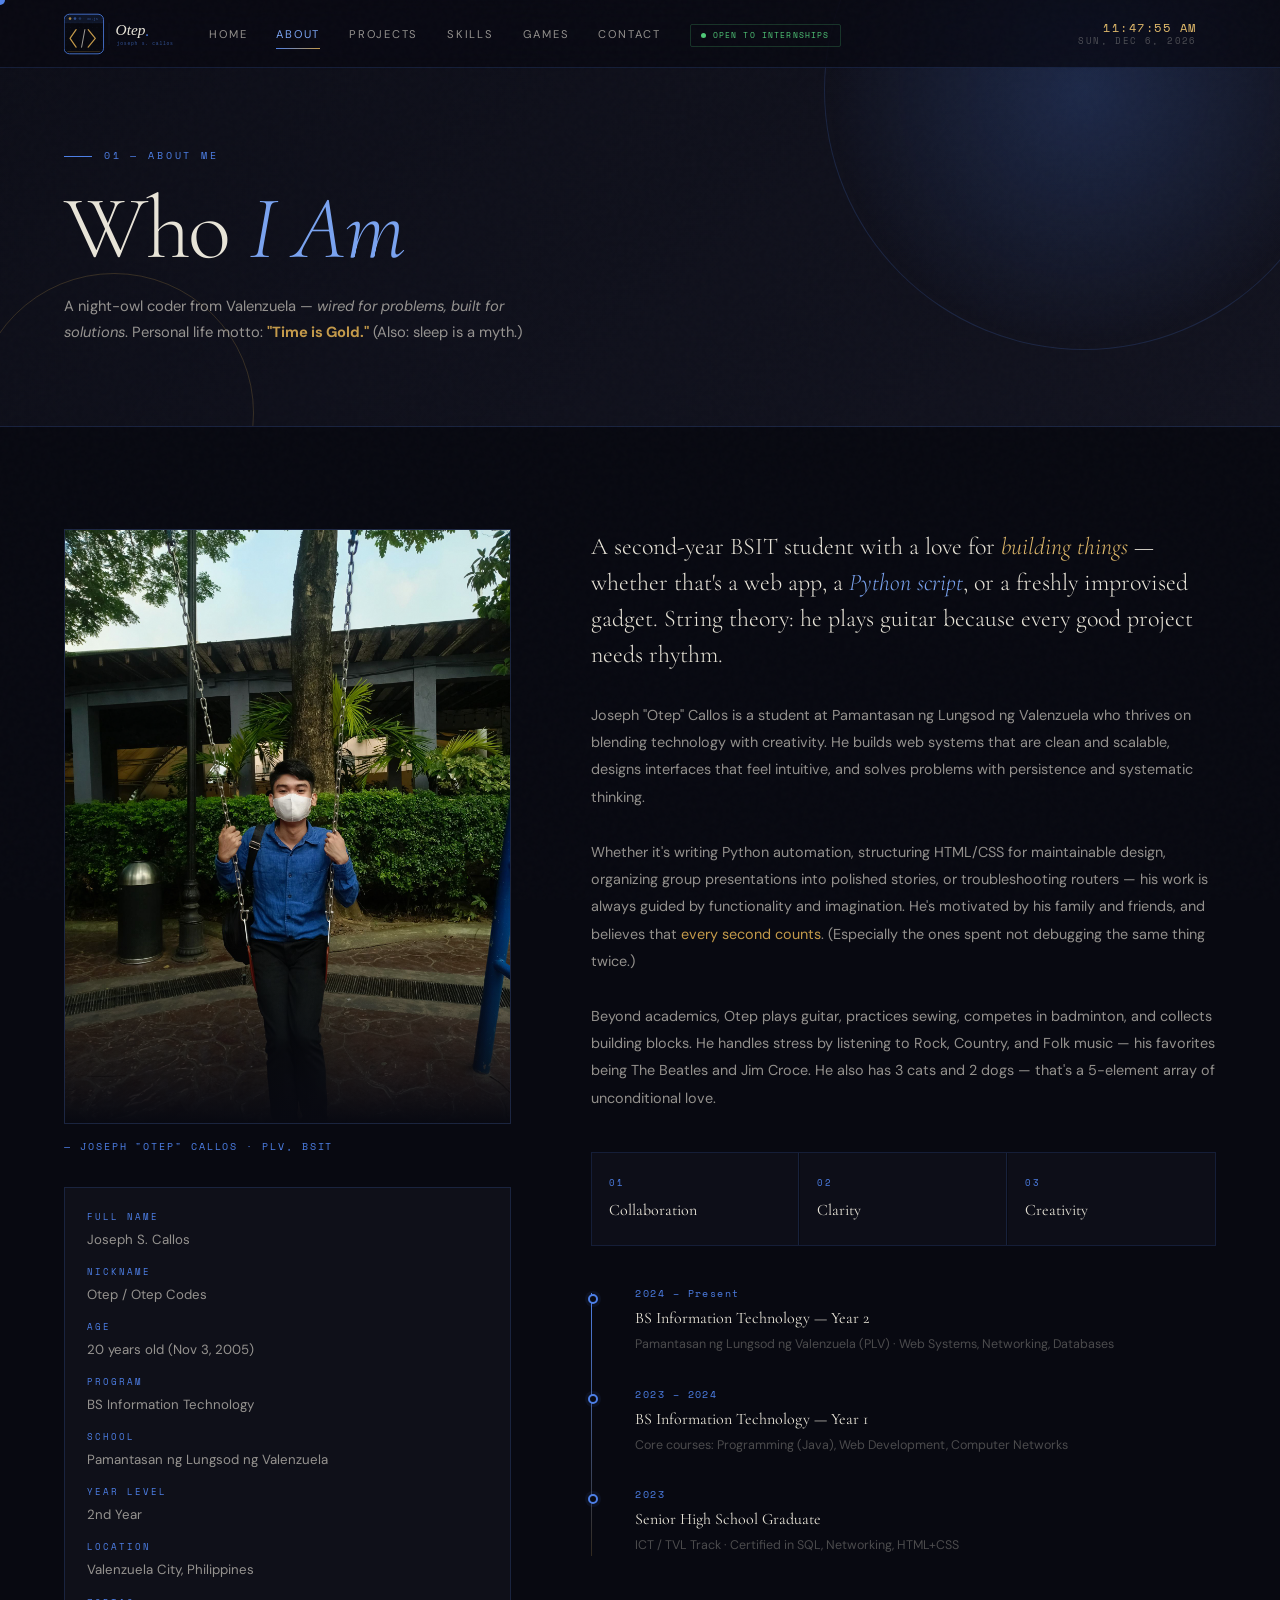
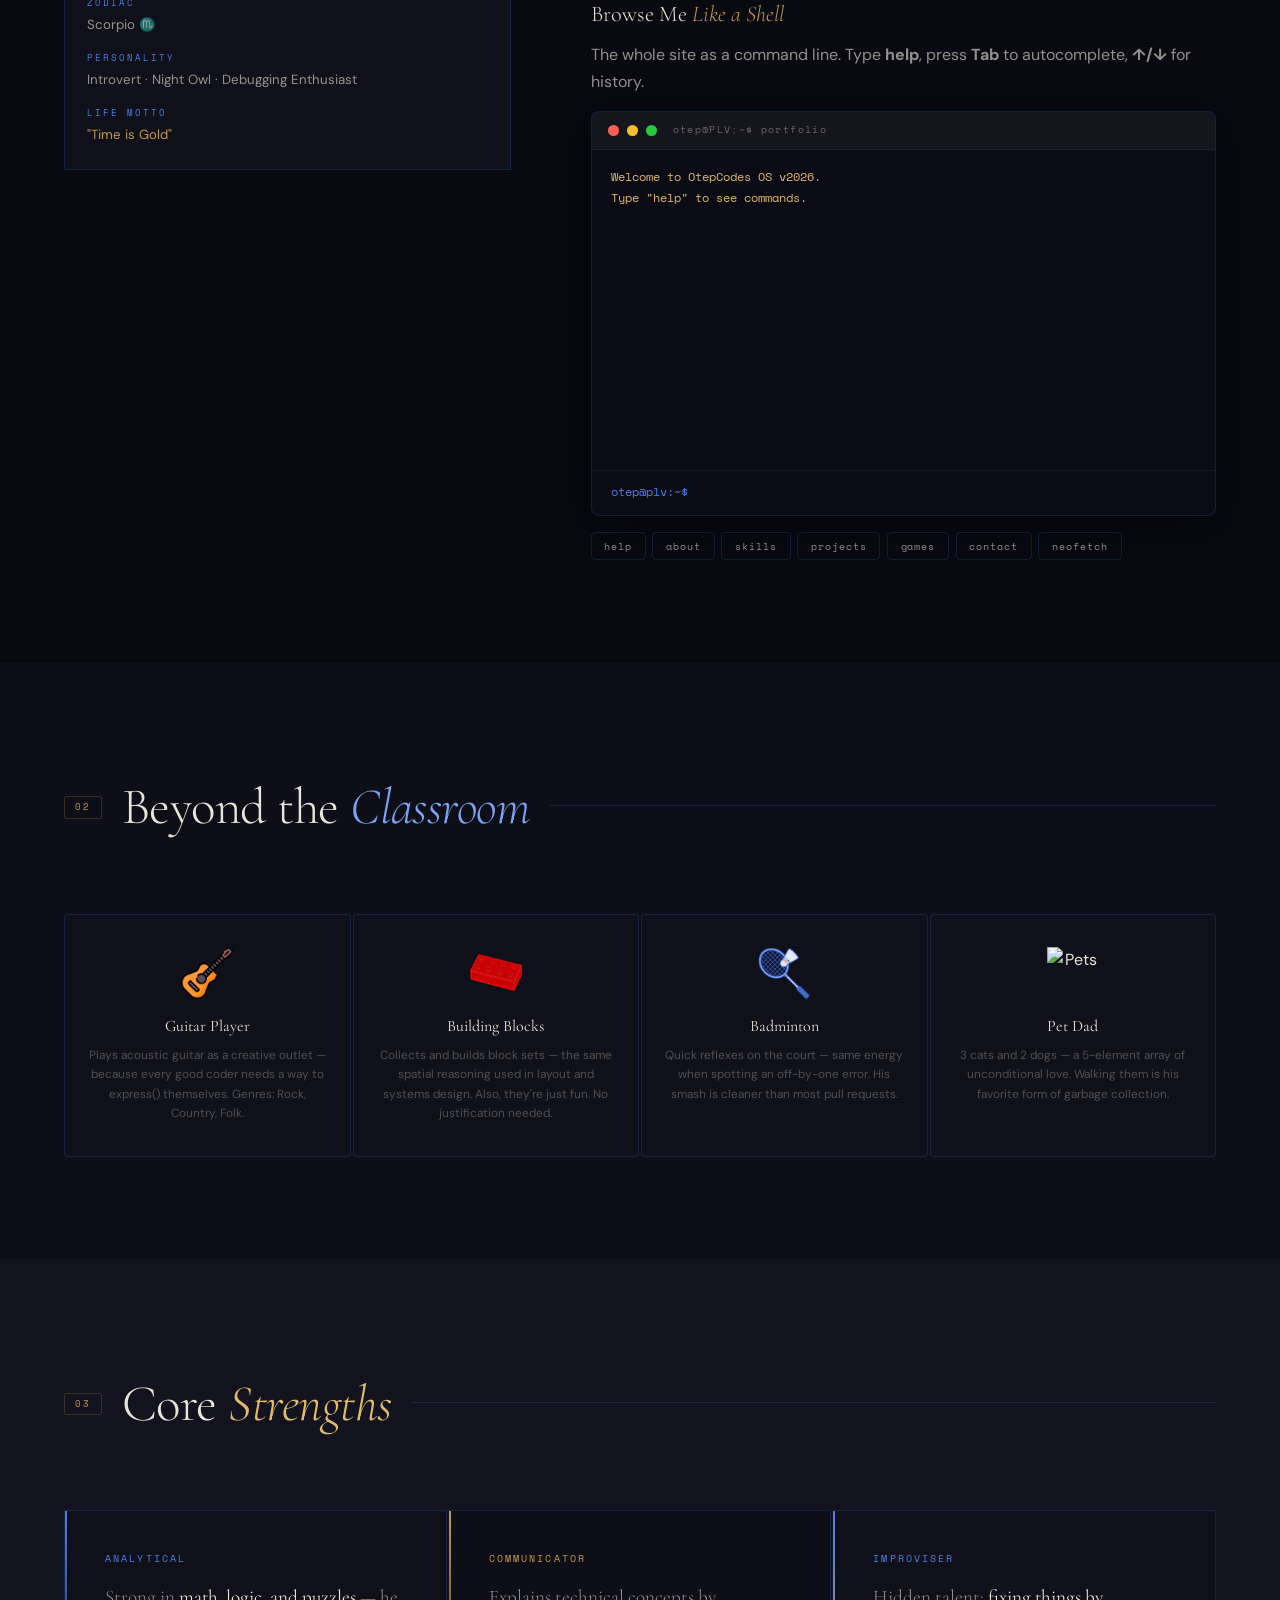
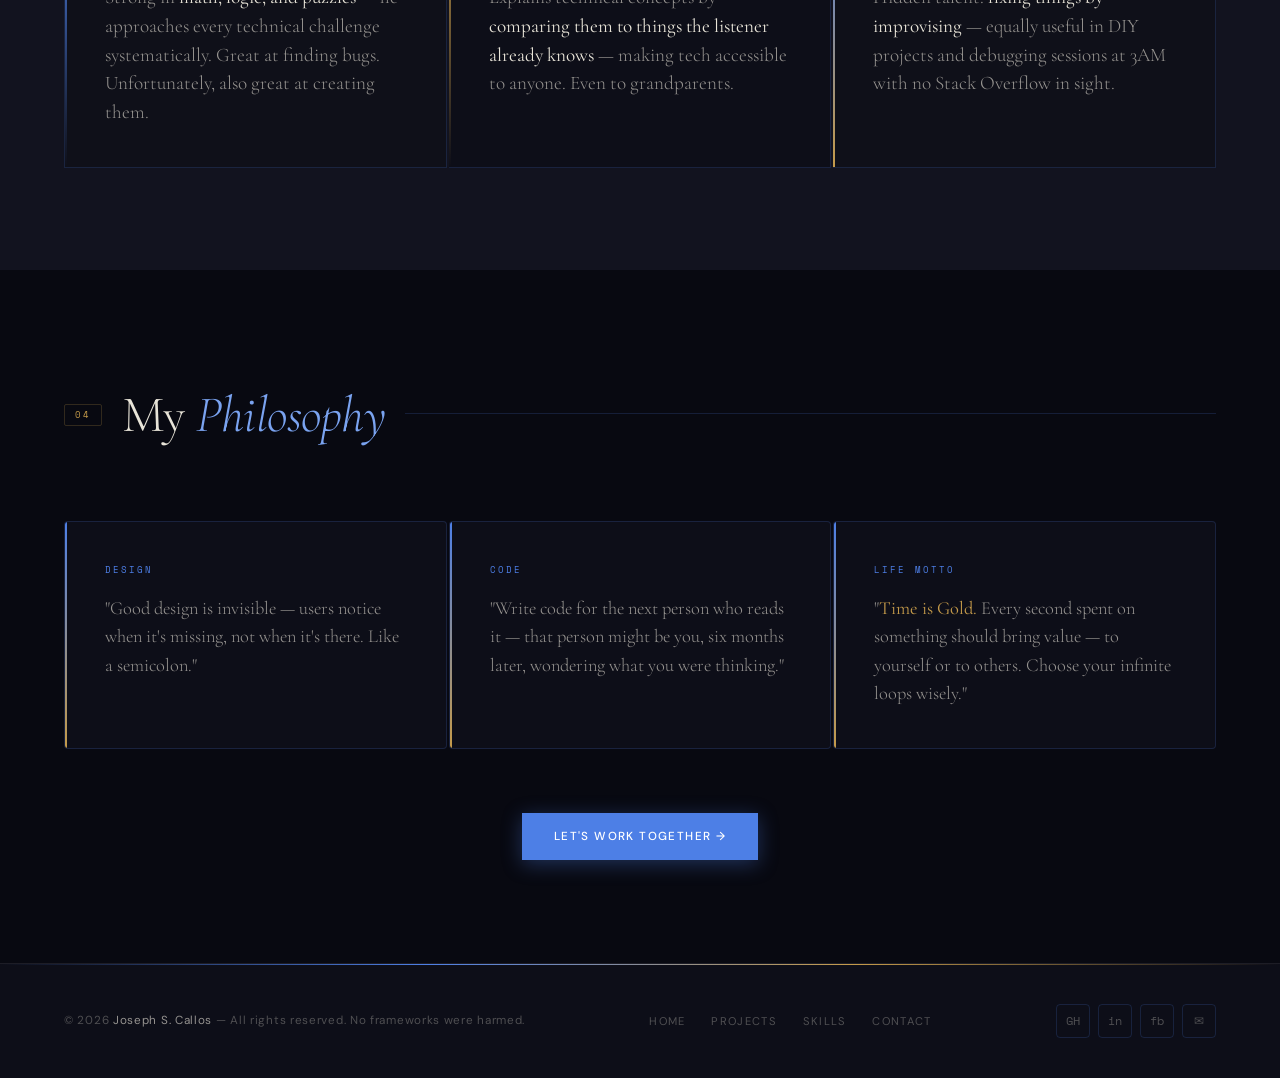
==== commit 93930937: "fixed termina;" ====
--- a/about.html
+++ b/about.html
@@ -26,6 +26,13 @@
     .term-chip{font-family:var(--f-mono);font-size:.6rem;letter-spacing:.1em;padding:.4rem .8rem;border:1px solid var(--border);background:transparent;color:var(--text-dim);cursor:pointer;border-radius:var(--radius)}
     .term-chip:hover{border-color:var(--blue);color:var(--blue);background:var(--blue-glow)}
     .term-intro{text-align:center;color:var(--text-dim);margin:-1.5rem auto 2rem;max-width:620px}
+    /* Terminal panel inside the About right column (fills the space below the timeline) */
+    .about-terminal{margin-top:2.5rem}
+    .about-terminal .term-wrap{max-width:none}
+    .about-terminal .term-out{height:320px}
+    .about-terminal .term-intro{margin:0 0 1rem;text-align:left;max-width:none}
+    .about-terminal h3{font-family:var(--f-display);font-weight:300;font-size:1.4rem;margin-bottom:.6rem}
+    .about-terminal h3 em{font-style:italic;color:var(--gold)}
   </style>
 </head>
 <body>
@@ -125,6 +132,25 @@
           <p class="tl-desc">ICT / TVL Track · Certified in SQL, Networking, HTML+CSS</p>
         </div>
       </div>
+
+      <!-- TERMINAL — in the right column, filling the space below the timeline -->
+      <div class="about-terminal reveal">
+        <h3>Browse Me <em>Like a Shell</em></h3>
+        <p class="term-intro">The whole site as a command line. Type <strong>help</strong>, press <strong>Tab</strong> to autocomplete, <strong>↑/↓</strong> for history.</p>
+        <div class="term-wrap">
+          <div class="term-win" id="termWin">
+            <div class="term-bar">
+              <span class="terminal-dot dot-red"></span><span class="terminal-dot dot-yellow"></span><span class="terminal-dot dot-green"></span>
+              <span class="terminal-title">otep@PLV:~$ portfolio</span>
+            </div>
+            <div class="term-out" id="termOut" role="log" aria-live="polite"></div>
+            <label class="term-line" for="termInput"><span>otep@plv:~$</span>
+              <input id="termInput" type="text" autocomplete="off" autocapitalize="off" autocorrect="off" spellcheck="false" aria-label="Terminal command"/>
+            </label>
+          </div>
+          <div class="term-chips" id="termChips" aria-label="Quick commands"></div>
+        </div>
+      </div>
     </div>
   </div>
 </section>
@@ -209,29 +235,6 @@
   </div>
   <div style="display:flex;justify-content:center;margin-top:4rem;" class="reveal">
     <a href="contact.html" class="btn btn-primary"><span>Let's Work Together →</span></a>
-  </div>
-</section>
-
-<!-- INTERACTIVE TERMINAL -->
-<section id="terminal" style="background:var(--bg-2);">
-  <div class="section-header reveal">
-    <span class="section-num">05</span>
-    <h2 class="section-title">Browse Me <em>Like a Shell</em></h2>
-    <div class="section-line"></div>
-  </div>
-  <p class="term-intro reveal">Only on this portfolio: the whole site as a command line. Type <strong>help</strong>, press <strong>Tab</strong> to autocomplete, <strong>↑/↓</strong> for history.</p>
-  <div class="term-wrap reveal">
-    <div class="term-win" id="termWin">
-      <div class="term-bar">
-        <span class="terminal-dot dot-red"></span><span class="terminal-dot dot-yellow"></span><span class="terminal-dot dot-green"></span>
-        <span class="terminal-title">otep@PLV:~$ portfolio</span>
-      </div>
-      <div class="term-out" id="termOut" role="log" aria-live="polite"></div>
-      <label class="term-line" for="termInput"><span>otep@plv:~$</span>
-        <input id="termInput" type="text" autocomplete="off" autocapitalize="off" autocorrect="off" spellcheck="false" aria-label="Terminal command"/>
-      </label>
-    </div>
-    <div class="term-chips" id="termChips" aria-label="Quick commands"></div>
   </div>
 </section>
 
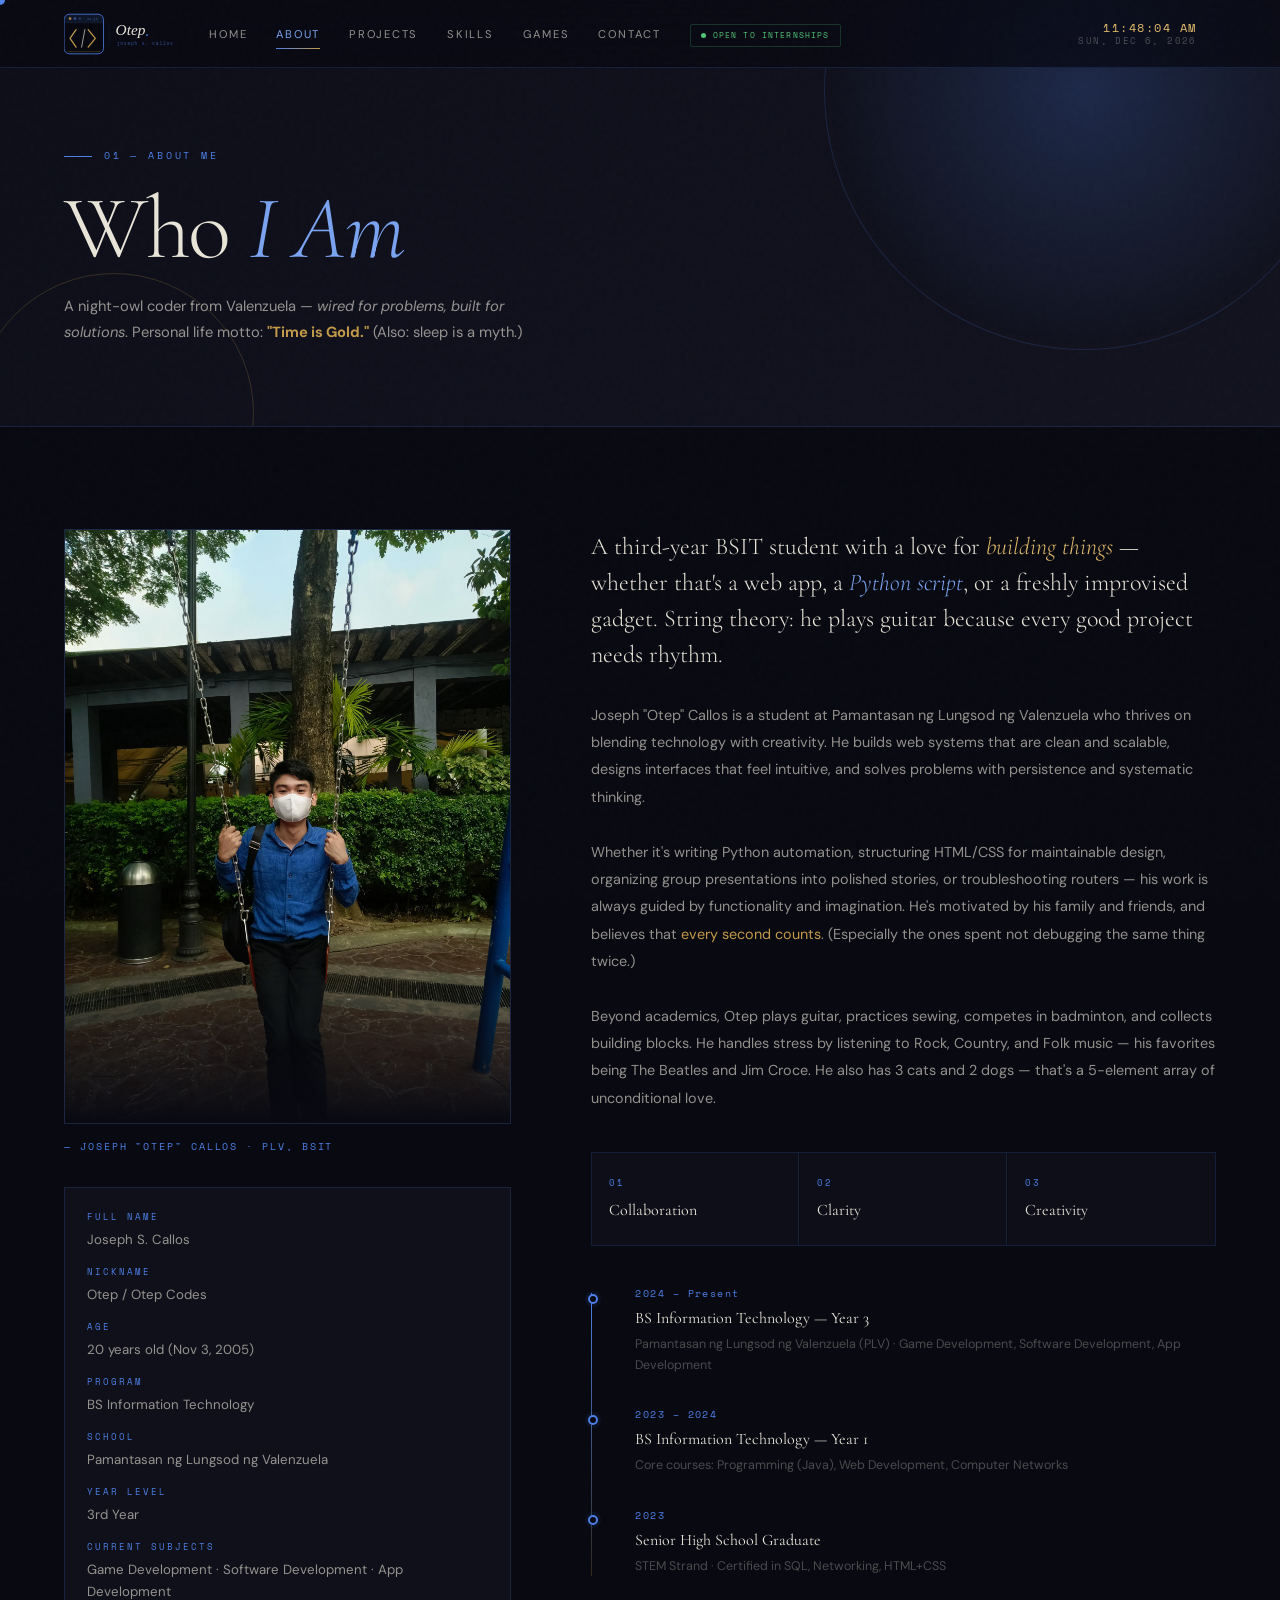
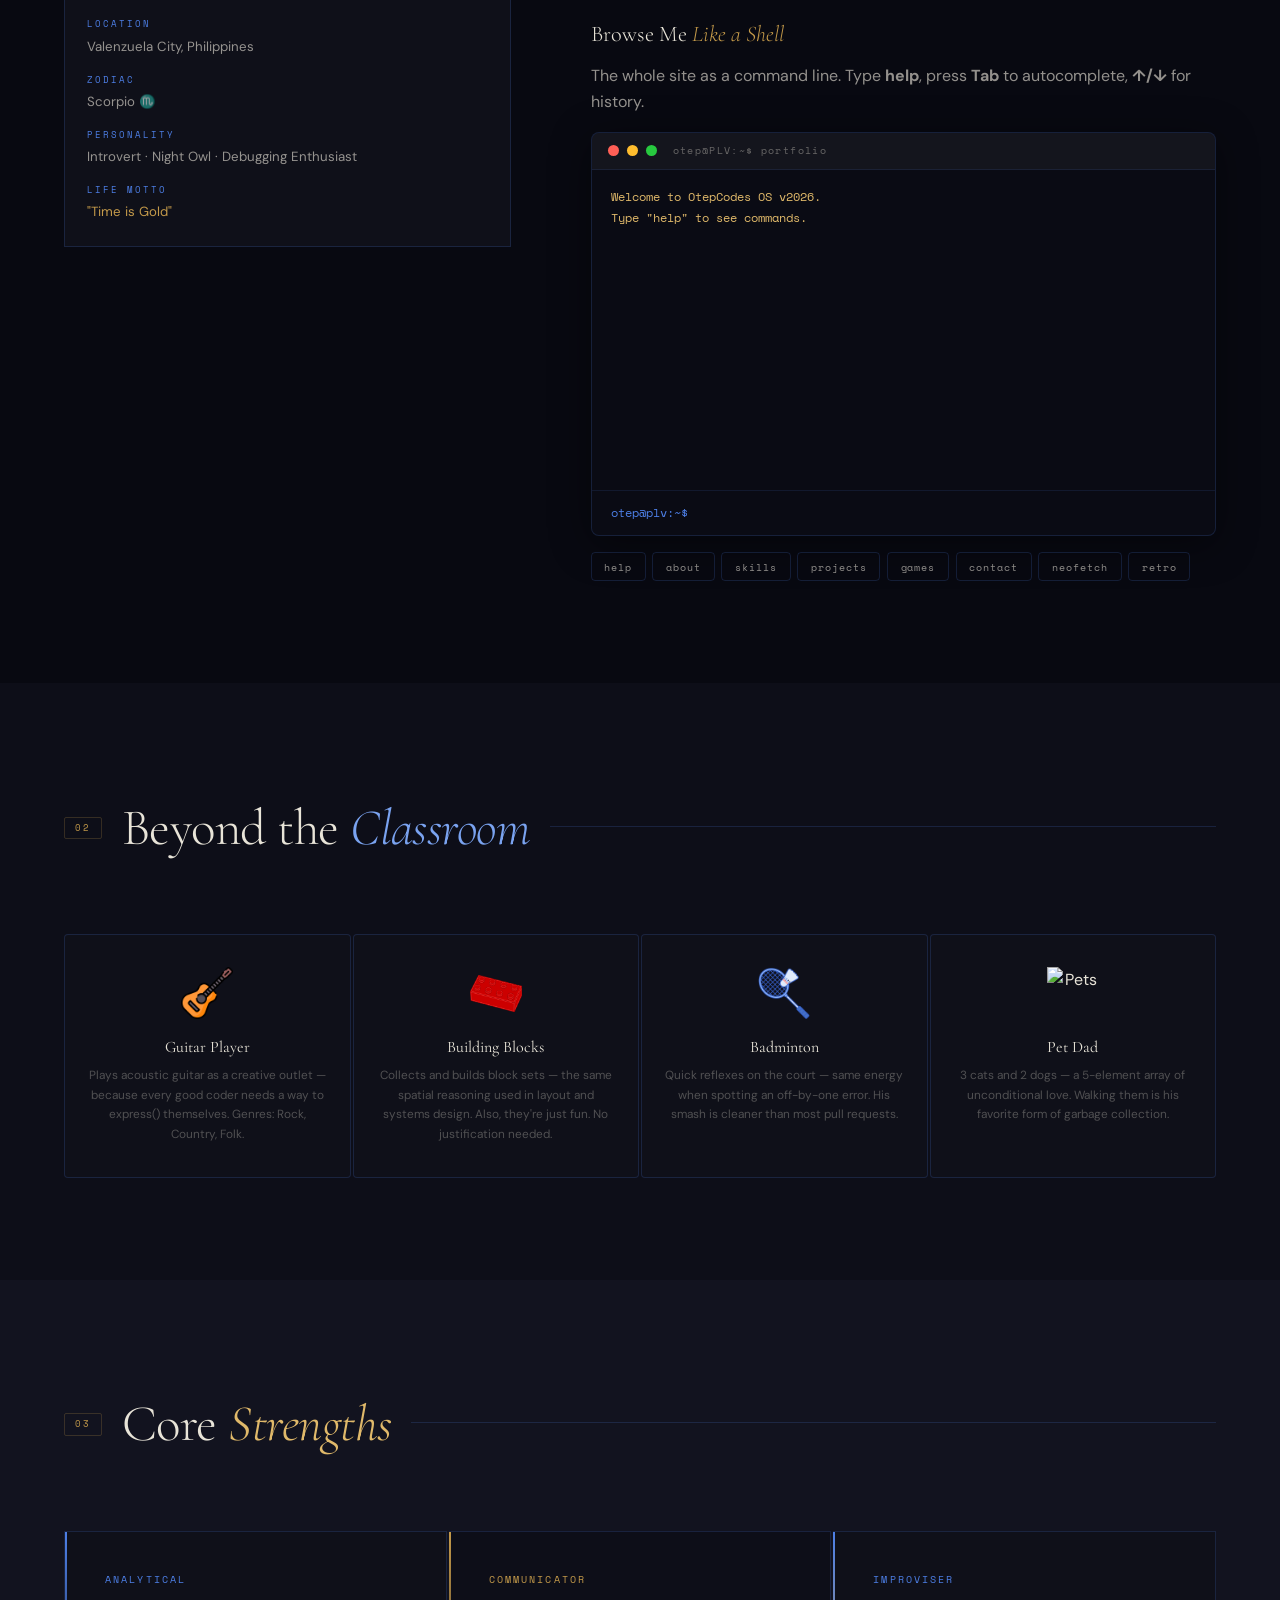
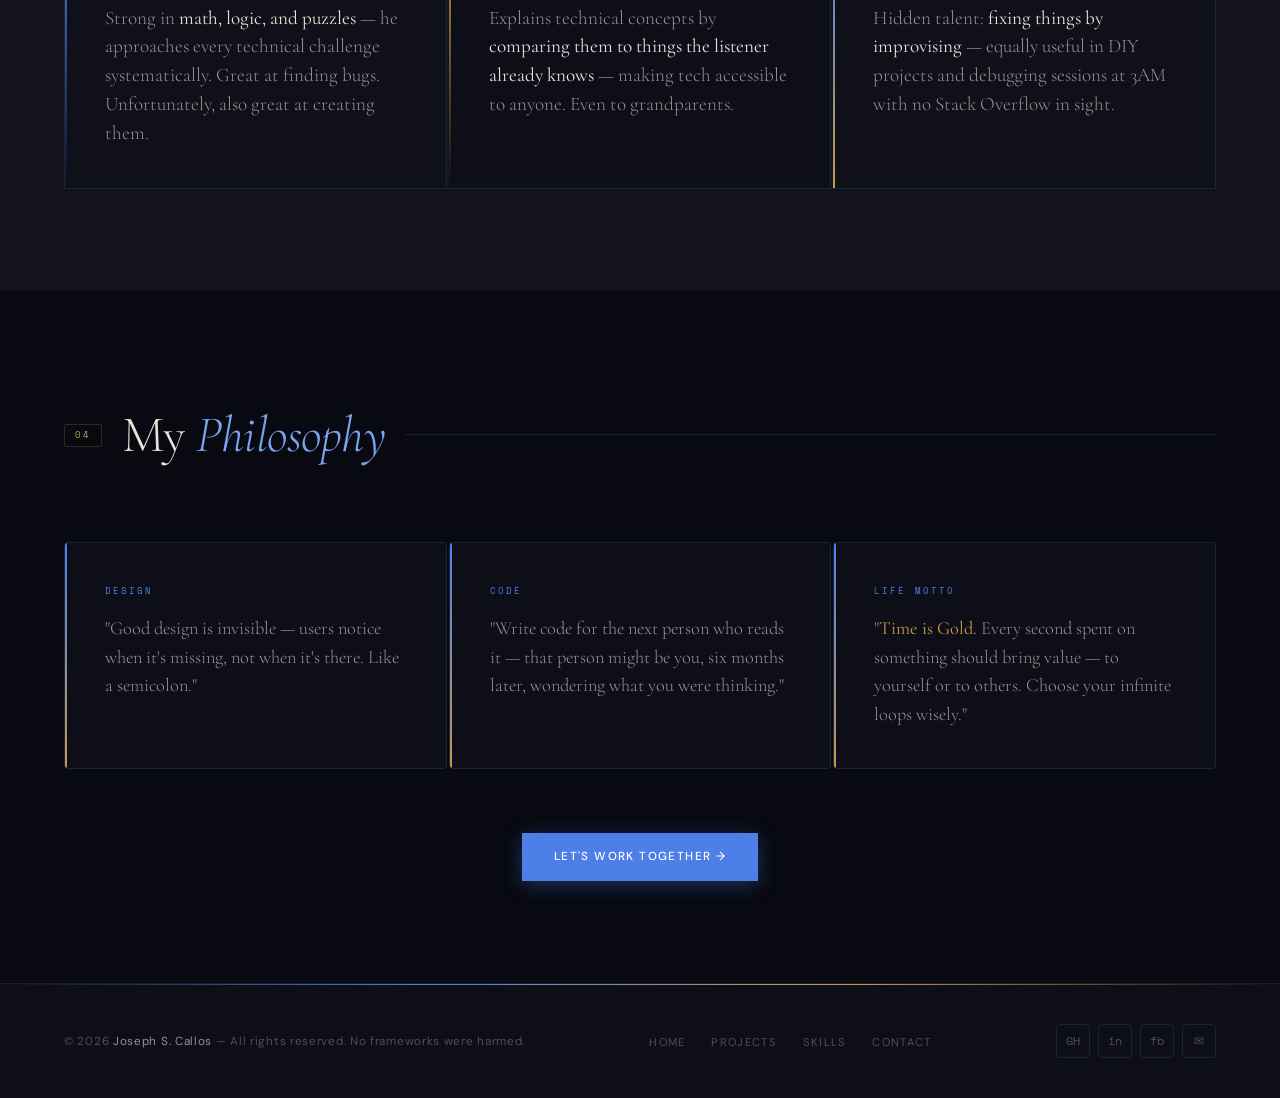
==== commit 9a45bc02: "update year level and organize" ====
--- a/about.html
+++ b/about.html
@@ -79,7 +79,8 @@
         <div class="info-row"><p class="info-label">Age</p><p class="info-value">20 years old (Nov 3, 2005)</p></div>
         <div class="info-row"><p class="info-label">Program</p><p class="info-value">BS Information Technology</p></div>
         <div class="info-row"><p class="info-label">School</p><p class="info-value">Pamantasan ng Lungsod ng Valenzuela</p></div>
-        <div class="info-row"><p class="info-label">Year Level</p><p class="info-value">2nd Year</p></div>
+        <div class="info-row"><p class="info-label">Year Level</p><p class="info-value">3rd Year</p></div>
+        <div class="info-row"><p class="info-label">Current Subjects</p><p class="info-value">Game Development · Software Development · App Development</p></div>
         <div class="info-row"><p class="info-label">Location</p><p class="info-value">Valenzuela City, Philippines</p></div>
         <div class="info-row"><p class="info-label">Zodiac</p><p class="info-value">Scorpio ♏</p></div>
         <div class="info-row"><p class="info-label">Personality</p><p class="info-value">Introvert · Night Owl · Debugging Enthusiast</p></div>
@@ -89,7 +90,7 @@
 
     <div class="about-content reveal rd2">
       <p class="about-intro">
-        A second-year BSIT student with a love for <em>building things</em> —
+        A third-year BSIT student with a love for <em>building things</em> —
         whether that's a web app, a <span class="b">Python script</span>, or a freshly improvised gadget.
         String theory: he plays guitar because every good project needs rhythm.
       </p>
@@ -118,8 +119,8 @@
       <div class="timeline">
         <div class="tl-item">
           <p class="tl-year">2024 – Present</p>
-          <p class="tl-title">BS Information Technology — Year 2</p>
-          <p class="tl-desc">Pamantasan ng Lungsod ng Valenzuela (PLV) · Web Systems, Networking, Databases</p>
+          <p class="tl-title">BS Information Technology — Year 3</p>
+          <p class="tl-desc">Pamantasan ng Lungsod ng Valenzuela (PLV) · Game Development, Software Development, App Development</p>
         </div>
         <div class="tl-item">
           <p class="tl-year">2023 – 2024</p>
@@ -129,7 +130,7 @@
         <div class="tl-item">
           <p class="tl-year">2023</p>
           <p class="tl-title">Senior High School Graduate</p>
-          <p class="tl-desc">ICT / TVL Track · Certified in SQL, Networking, HTML+CSS</p>
+          <p class="tl-desc">STEM Strand · Certified in SQL, Networking, HTML+CSS</p>
         </div>
       </div>
 
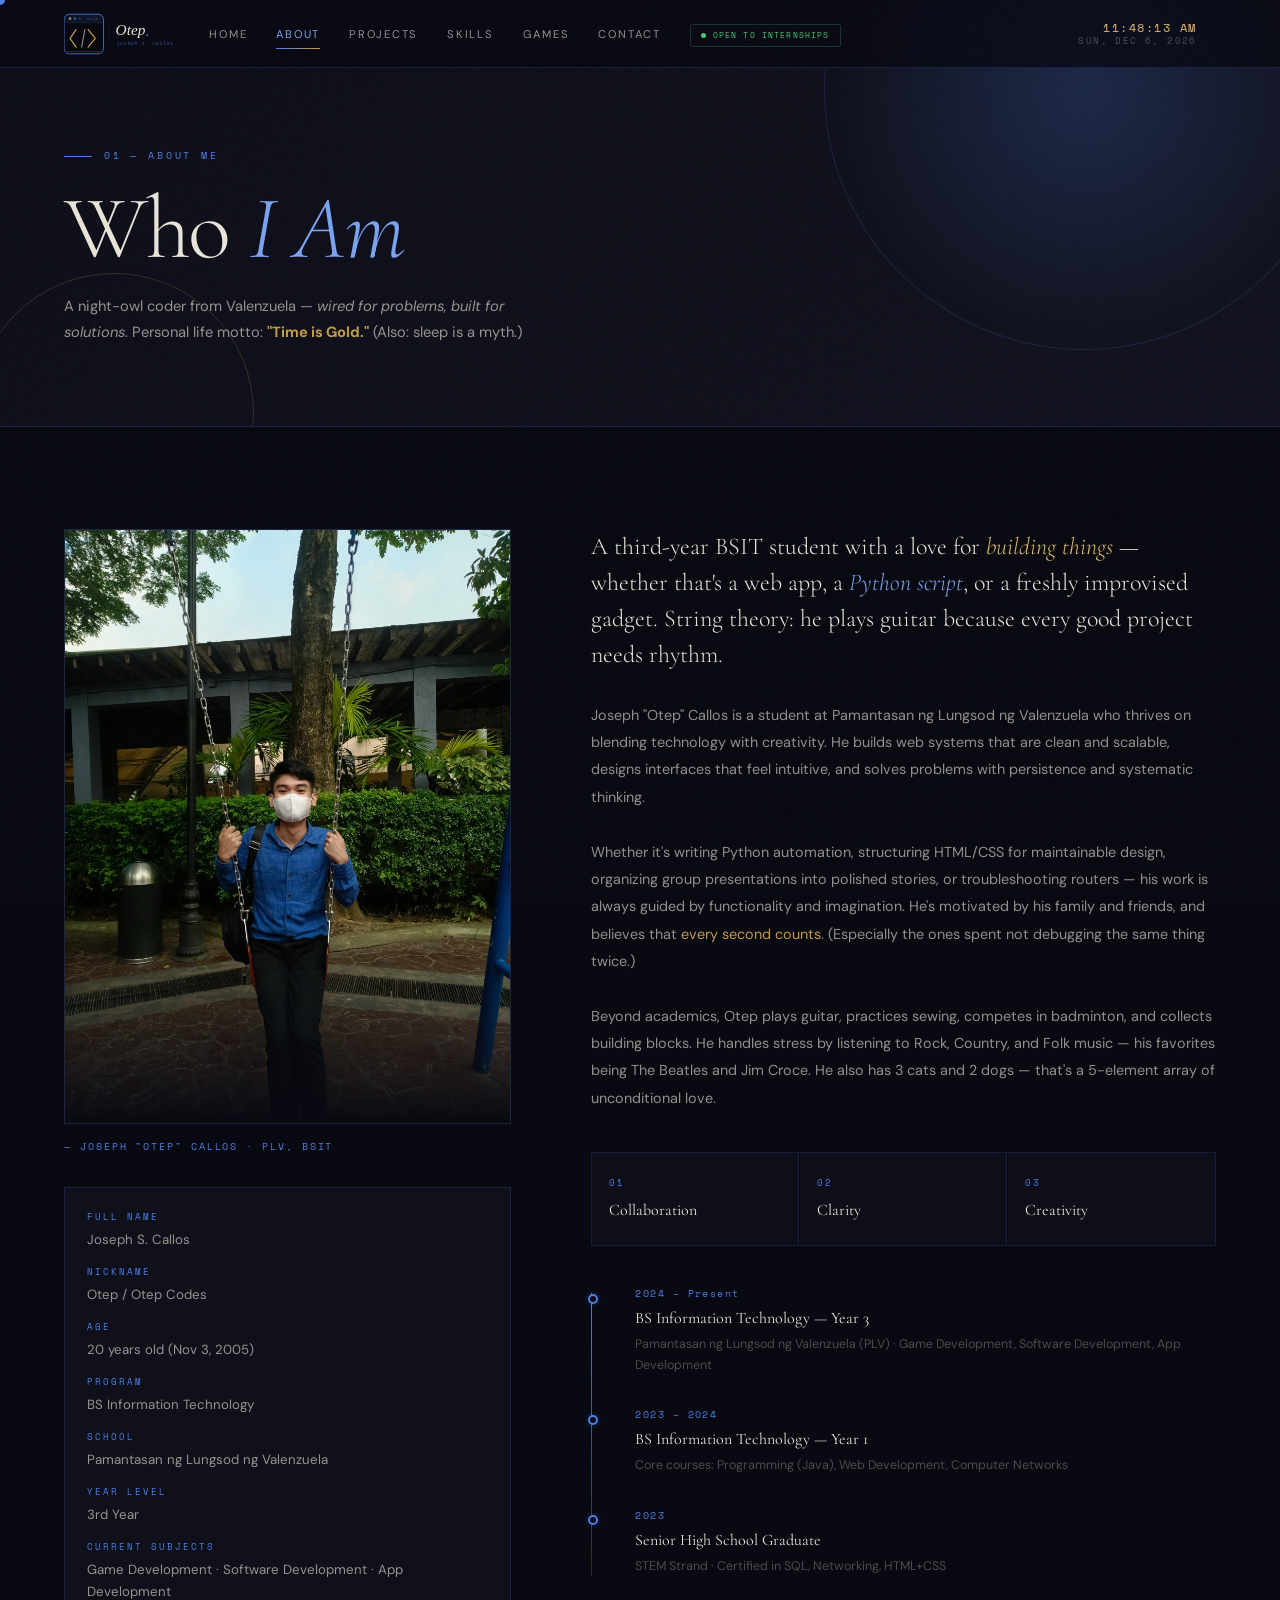
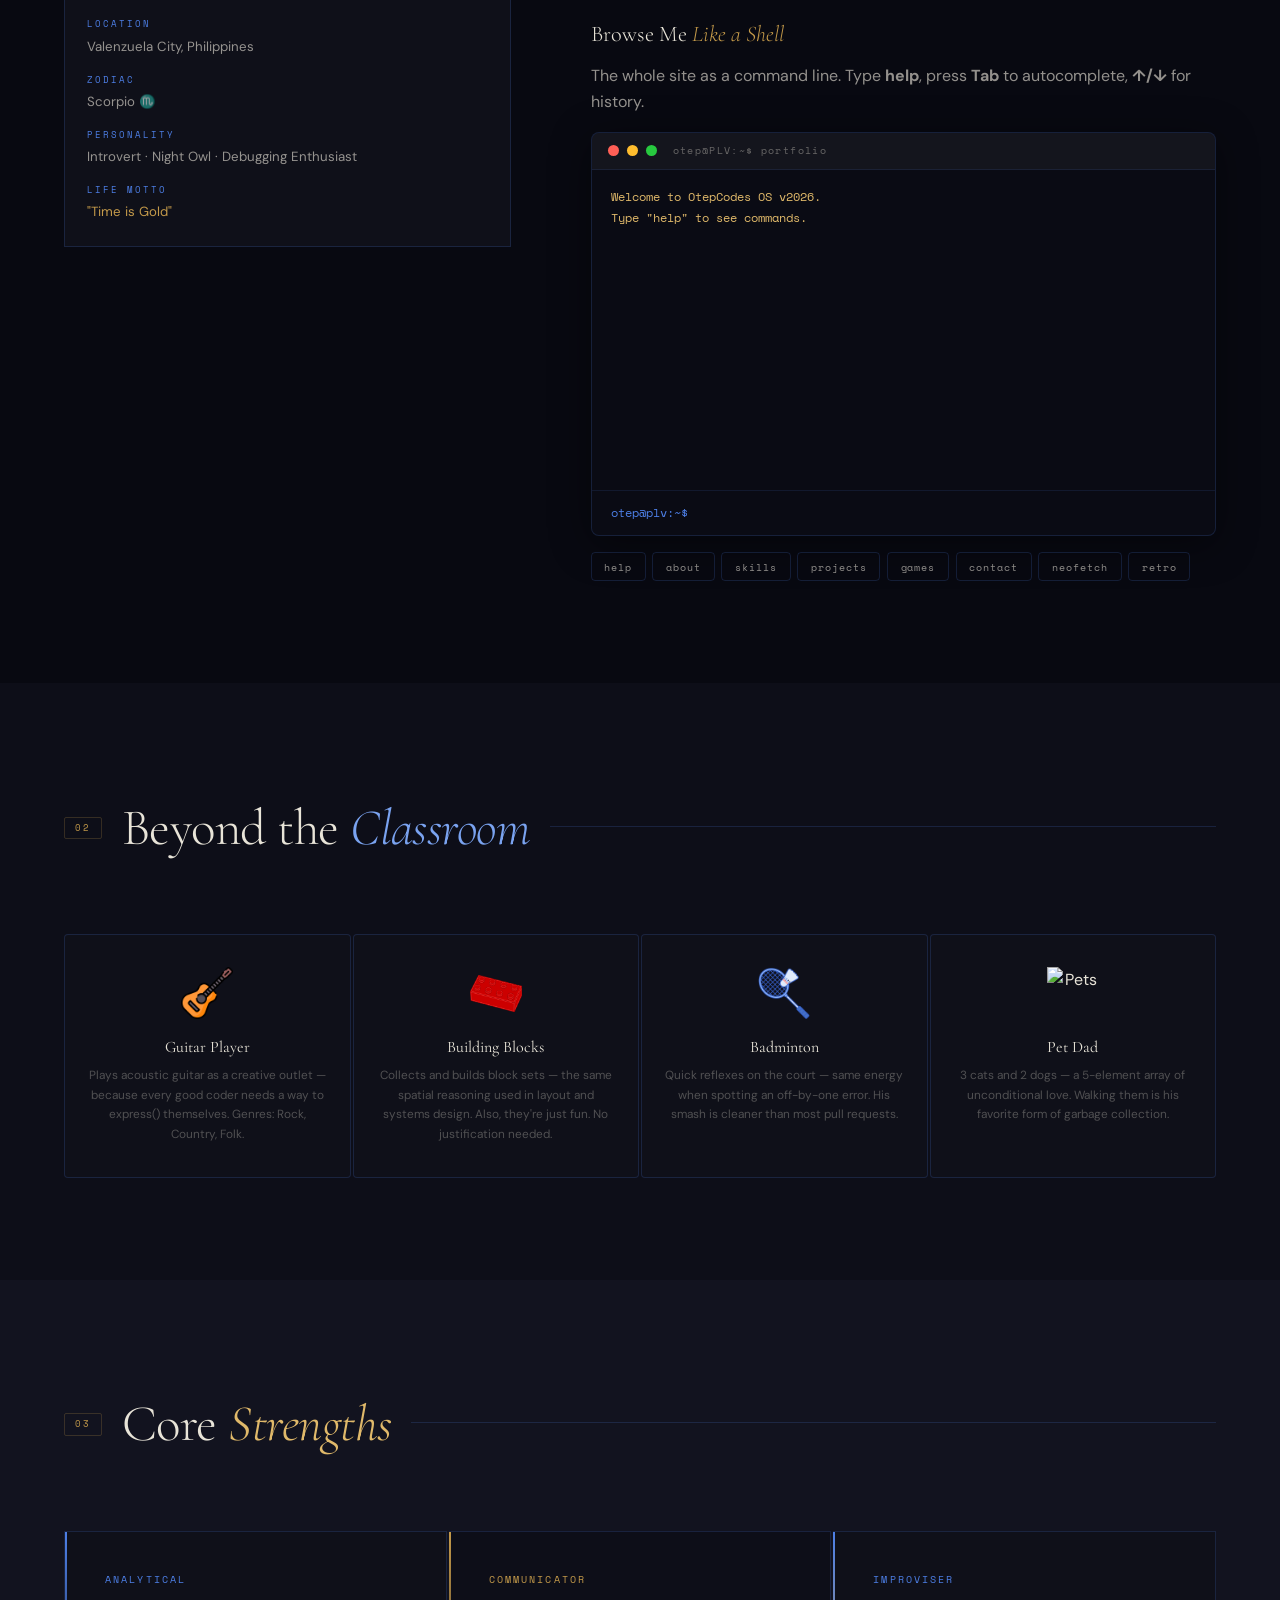
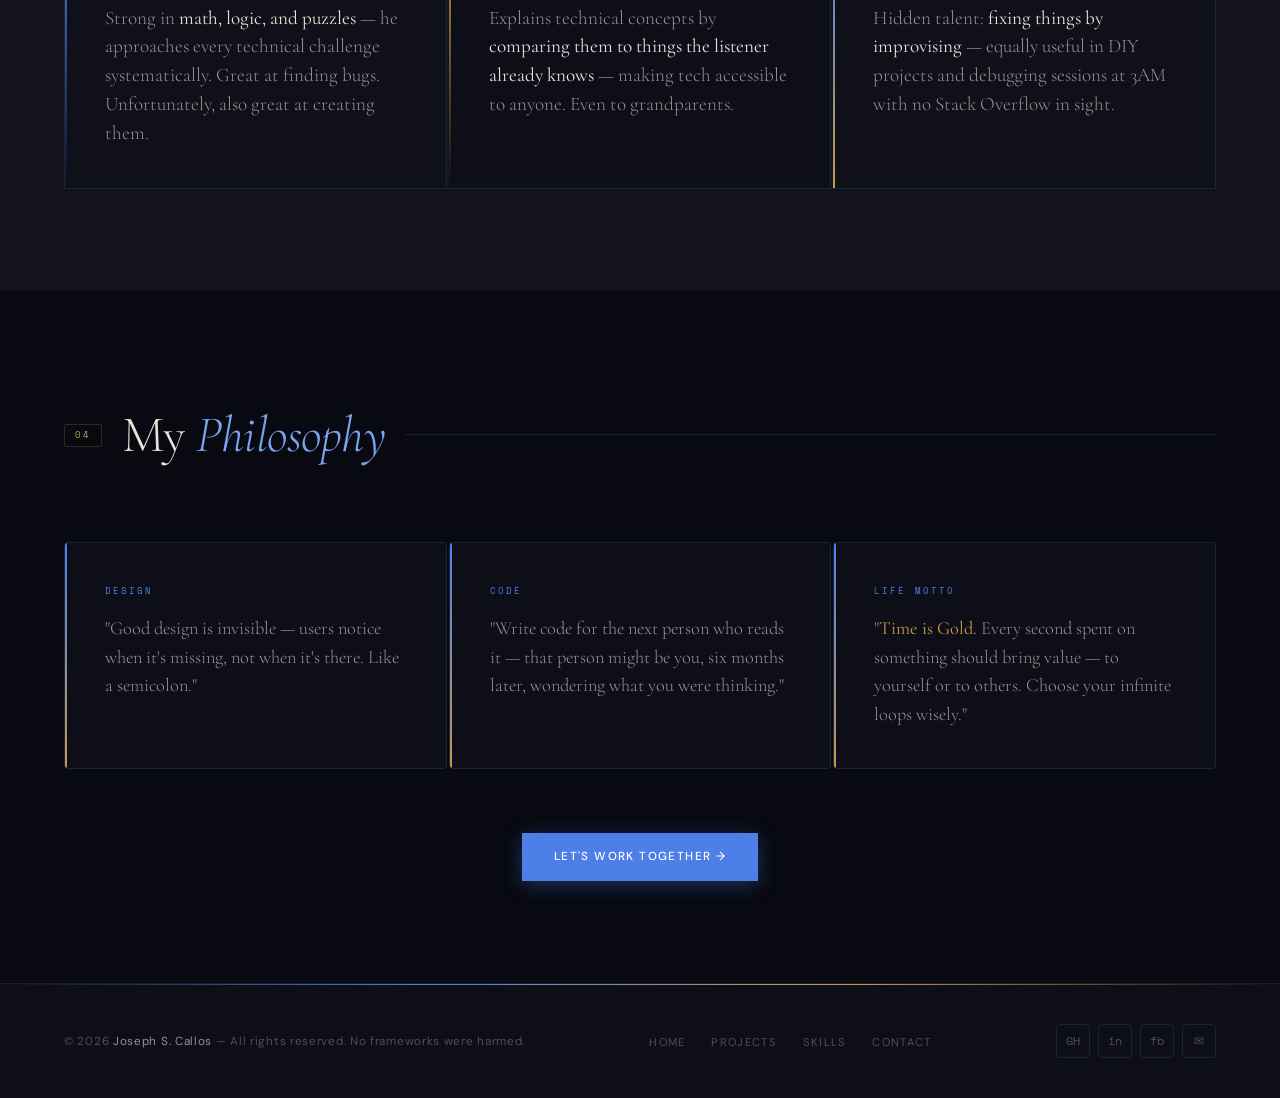
==== commit feb0f486: "fix mobile views" ====
--- a/about.html
+++ b/about.html
@@ -39,14 +39,28 @@
 <a class="skip-link" href="#about-bio">Skip to content</a>
 <div id="progress-bar"></div><div id="cursor"></div><div id="page-cover"></div>
 <div class="mobile-nav" id="mobileNav" role="dialog" aria-modal="true" aria-hidden="true">
-  <a href="index.html"    onclick="closeMobile()">Home</a>
-  <a href="about.html"    onclick="closeMobile()">About</a>
-  <a href="projects.html" onclick="closeMobile()">Projects</a>
-  <a href="skills.html"   onclick="closeMobile()">Skills</a>
-  <a href="games.html"    onclick="closeMobile()">Games</a>
-  <a href="contact.html"  onclick="closeMobile()">Contact</a>
-  <div class="mob-divider"></div>
-  <span class="mob-sub">OtepCodes · PLV BSIT</span>
+  <div class="mob-sheet">
+    <div class="mob-bar">
+      <span class="terminal-dot" style="background:#ff5f57"></span>
+      <span class="terminal-dot" style="background:#febc2e"></span>
+      <span class="terminal-dot" style="background:#28c840"></span>
+      <span class="mob-title">otep@plv:~$ menu</span>
+      <button class="mob-close" onclick="closeMobile()" aria-label="Close menu">✕</button>
+    </div>
+    <nav class="mob-grid" aria-label="Mobile navigation">
+      <a class="mob-tile" href="index.html" onclick="closeMobile()"><span class="mob-ico">🏠</span><span class="mob-label">Home</span><span class="mob-num">01 · start here</span></a>
+      <a class="mob-tile" href="about.html" onclick="closeMobile()"><span class="mob-ico">👤</span><span class="mob-label">About</span><span class="mob-num">02 · who I am</span></a>
+      <a class="mob-tile" href="projects.html" onclick="closeMobile()"><span class="mob-ico">💼</span><span class="mob-label">Projects</span><span class="mob-num">03 · built things</span></a>
+      <a class="mob-tile" href="skills.html" onclick="closeMobile()"><span class="mob-ico">🛠️</span><span class="mob-label">Skills</span><span class="mob-num">04 · tools &amp; certs</span></a>
+      <a class="mob-tile" href="games.html" onclick="closeMobile()"><span class="mob-ico">🎮</span><span class="mob-label">Games</span><span class="mob-num">05 · 20 mini games</span></a>
+      <a class="mob-tile" href="contact.html" onclick="closeMobile()"><span class="mob-ico">✉️</span><span class="mob-label">Contact</span><span class="mob-num">06 · say hello</span></a>
+      <a class="mob-tile" href="terminal.html" onclick="closeMobile()" style="grid-column:1/-1"><span class="mob-ico">⌨️</span><span class="mob-label">Terminal</span><span class="mob-num">07 · browse me like a shell</span></a>
+    </nav>
+    <div class="mob-foot">
+      <button class="mob-theme" onclick="document.getElementById('navLogoBtn') && document.getElementById('navLogoBtn').click()">🌗 Toggle theme</button>
+      <span class="mob-sub">OtepCodes · PLV BSIT</span>
+    </div>
+  </div>
 </div>
 <nav id="nav" aria-label="Primary navigation">
   <button class="nav-logo" id="navLogoBtn" aria-label="Toggle light/dark mode" title="Click to toggle theme">
--- a/css/styles.css
+++ b/css/styles.css
@@ -103,13 +103,29 @@
 .hamburger.open span:nth-child(2){opacity:0}
 .hamburger.open span:nth-child(3){transform:rotate(-45deg) translate(4.5px,-4.5px)}
 
-/* Mobile nav */
-.mobile-nav{display:none;position:fixed;inset:0;background:var(--bg);z-index:700;flex-direction:column;align-items:center;justify-content:center;gap:1.8rem;transition:background .4s}
+/* Mobile nav — "Command Deck": a terminal-style bottom sheet, not a plain list.
+   The hamburger still toggles #mobileNav with the .open class, and
+   closeMobile() still closes it, so the existing JS keeps working. */
+.mobile-nav{display:none;position:fixed;inset:0;background:rgba(0,0,0,.55);z-index:700;flex-direction:column;align-items:stretch;justify-content:flex-end}
 .mobile-nav.open{display:flex}
-.mobile-nav a{font-family:var(--f-display);font-size:2.8rem;font-weight:300;text-decoration:none;color:var(--text);letter-spacing:.08em;transition:color .3s,transform .3s;display:block}
-.mobile-nav a:hover{color:var(--blue);transform:translateX(12px)}
-.mobile-nav .mob-divider{width:60px;height:1px;background:var(--border);margin:.5rem 0}
-.mobile-nav .mob-sub{font-family:var(--f-mono);font-size:.6rem;color:var(--blue);letter-spacing:.25em;text-transform:uppercase}
+.mob-sheet{width:100%;max-height:88vh;overflow-y:auto;background:var(--bg);border-top:1px solid var(--border);border-radius:20px 20px 0 0;padding:1rem 5vw calc(2rem + env(safe-area-inset-bottom));box-shadow:0 -12px 40px rgba(0,0,0,.45);animation:mobUp .3s var(--ease)}
+@keyframes mobUp{from{transform:translateY(40px);opacity:0}to{transform:translateY(0);opacity:1}}
+.mob-bar{display:flex;align-items:center;gap:.5rem;padding-bottom:.8rem;border-bottom:1px solid var(--border)}
+.mob-bar .terminal-dot{width:11px;height:11px;border-radius:50%;flex-shrink:0}
+.mob-title{flex:1;font-family:var(--f-mono);font-size:.62rem;letter-spacing:.14em;color:var(--text-faint);margin-left:.3rem}
+.mob-close{width:44px;height:44px;flex-shrink:0;background:transparent;border:1px solid var(--border);color:var(--text);font-size:1.1rem;cursor:pointer;border-radius:var(--radius)}
+.mob-close:hover{border-color:var(--blue);color:var(--blue)}
+.mob-grid{display:grid;grid-template-columns:1fr 1fr;gap:.6rem;margin-top:1rem}
+.mob-tile{display:flex;flex-direction:column;justify-content:center;gap:.15rem;min-height:76px;padding:.85rem .8rem;border:1px solid var(--border);background:var(--bg-card);border-radius:var(--radius);text-decoration:none;color:var(--text);transition:border-color .25s,color .25s,background .25s}
+.mob-tile:hover,.mob-tile.active{border-color:var(--blue);color:var(--blue);background:var(--blue-glow)}
+.mob-tile .mob-ico{font-size:1.35rem;line-height:1}
+.mob-tile .mob-label{font-family:var(--f-display);font-size:1.02rem;font-weight:300}
+.mob-tile .mob-num{font-family:var(--f-mono);font-size:.55rem;letter-spacing:.2em;color:var(--text-faint);text-transform:uppercase}
+.mob-foot{display:flex;align-items:center;gap:.6rem;flex-wrap:wrap;margin-top:1.1rem}
+.mob-theme{min-height:44px;padding:.6rem 1rem;font-family:var(--f-mono);font-size:.62rem;letter-spacing:.12em;text-transform:uppercase;background:transparent;border:1px solid var(--border);color:var(--text-dim);cursor:pointer;border-radius:var(--radius)}
+.mob-theme:hover{border-color:var(--gold);color:var(--gold)}
+.mob-sub{font-family:var(--f-mono);font-size:.6rem;color:var(--blue);letter-spacing:.25em;text-transform:uppercase;margin-left:auto}
+@media (prefers-reduced-motion: reduce){.mob-sheet{animation:none}}
 
 /* ── FOOTER ───────────────────────────────────────────────────── */
 footer{border-top:1px solid var(--border-2);padding:2.5rem var(--pad-x);display:flex;align-items:center;justify-content:space-between;gap:1.5rem;flex-wrap:wrap;background:var(--bg-2);transition:background .4s}
@@ -2616,3 +2632,54 @@
   .game-panel.active, .dice-die.pop, .rps-choice.pop { animation: none !important; }
   .widget-card:hover, .project-card:hover, .game-tab-btn:hover, .game-tab-btn.active { transform: none !important; }
 }
+
+/* ---- Games upgrade: difficulty, leaderboards, new games ---- */
+.diff-row{display:flex;gap:.5rem;align-items:center;flex-wrap:wrap;justify-content:center;margin:0 auto 1.2rem}
+.diff-label{font-family:var(--f-mono);font-size:.58rem;letter-spacing:.18em;text-transform:uppercase;color:var(--text-faint)}
+.diff-btn{font-family:var(--f-mono);font-size:.6rem;letter-spacing:.08em;padding:.45rem .9rem;border:1px solid var(--border);background:transparent;color:var(--text-dim);cursor:pointer;border-radius:var(--radius)}
+.diff-btn:hover{border-color:var(--blue);color:var(--blue)}
+.diff-btn.active{background:var(--blue-glow);border-color:var(--blue);color:var(--blue)}
+.diff-btn:focus-visible,.game-tab-btn:focus-visible,.aim-target:focus-visible{outline:2px solid var(--gold);outline-offset:2px}
+.rage-quote{font-family:var(--f-display);font-style:italic;font-size:1rem;color:var(--gold-lt);text-align:center;min-height:1.4rem;margin:.6rem 0}
+.lb-list{max-height:340px;overflow-y:auto;padding-right:.4rem}
+.lb-list li.lb-you{background:var(--blue-glow);border-left:3px solid var(--blue);padding-left:.5rem}
+.lb-list li.lb-you strong{color:var(--blue-lt)}
+.pong-note{font-family:var(--f-mono);font-size:.6rem;letter-spacing:.15em;color:var(--text-faint);text-transform:uppercase;text-align:center;margin-top:.6rem}
+.simon-btn[data-color="purple"]{background:#a855f7}
+.simon-btn[data-color="pink"]{background:#ec4899}
+.aim-wrap,.dodge-wrap,.catch-wrap{display:flex;flex-direction:column;align-items:center;gap:1.2rem;text-align:center}
+.aim-hud,.dodge-hud,.catch-hud{display:flex;gap:2.5rem;flex-wrap:wrap;justify-content:center}
+.aim-stat,.dodge-stat,.catch-stat{text-align:center}
+.aim-stat-num,.dodge-stat-num,.catch-stat-num{font-family:var(--f-display);font-size:2rem;font-weight:300;color:var(--blue-lt);line-height:1}
+.aim-stat-label,.dodge-stat-label,.catch-stat-label{font-family:var(--f-mono);font-size:.56rem;letter-spacing:.2em;color:var(--text-faint);text-transform:uppercase;margin-top:.2rem}
+.aim-arena{position:relative;width:100%;max-width:520px;height:320px;background:var(--bg-2);border:1px solid var(--border);border-radius:8px;overflow:hidden}
+.aim-target{position:absolute;width:56px;height:56px;font-size:1.8rem;background:transparent;border:none;cursor:pointer;display:none;transform:translate(-50%,-50%)}
+.aim-msg,.dodge-msg,.catch-msg{font-family:var(--f-display);font-size:1.05rem;color:var(--text-dim);min-height:1.6rem}
+#dodgeCanvas,#catchCanvas{background:var(--bg-2);border:1px solid var(--border);border-radius:8px;touch-action:none}
+@media(max-width:767px){
+  .game-tabs{flex-wrap:nowrap;overflow-x:auto;padding-bottom:.9rem;scrollbar-width:thin}
+  .game-tab-btn{flex-shrink:0}
+  .diff-row{justify-content:flex-start}
+  .aim-arena{height:260px}
+}
+@media (prefers-reduced-motion: reduce){
+  .game-tab-btn,.diff-btn{transition:none}
+}
+
+/* ---- Mobile polish (2026-11-04): touch targets, no iOS input zoom, fluid canvases ---- */
+@media(max-width:767px){
+  /* 16px inputs stop iOS Safari zooming in on focus; 44px targets are thumb-friendly */
+  input,textarea,select{font-size:16px}
+  .btn,.game-tab-btn,.diff-btn,.rps-btn,.hang-key,.dpad-btn{min-height:44px}
+  .game-tab-btn{padding:.6rem 1rem}
+  .social-btn{width:44px;height:44px}
+  /* Canvases scale to the screen instead of overflowing it */
+  canvas{max-width:100%;height:auto}
+  #snakeCanvas,#pongCanvas{width:100%;height:auto}
+  #dodgeCanvas,#catchCanvas{width:100%}
+  .term-line input{font-size:16px}
+  .term-out{height:300px}
+  /* Terminal panel on About stacks cleanly under the timeline on mobile */
+  .about-terminal{margin-top:2rem}
+  .about-terminal .term-out{height:300px}
+}
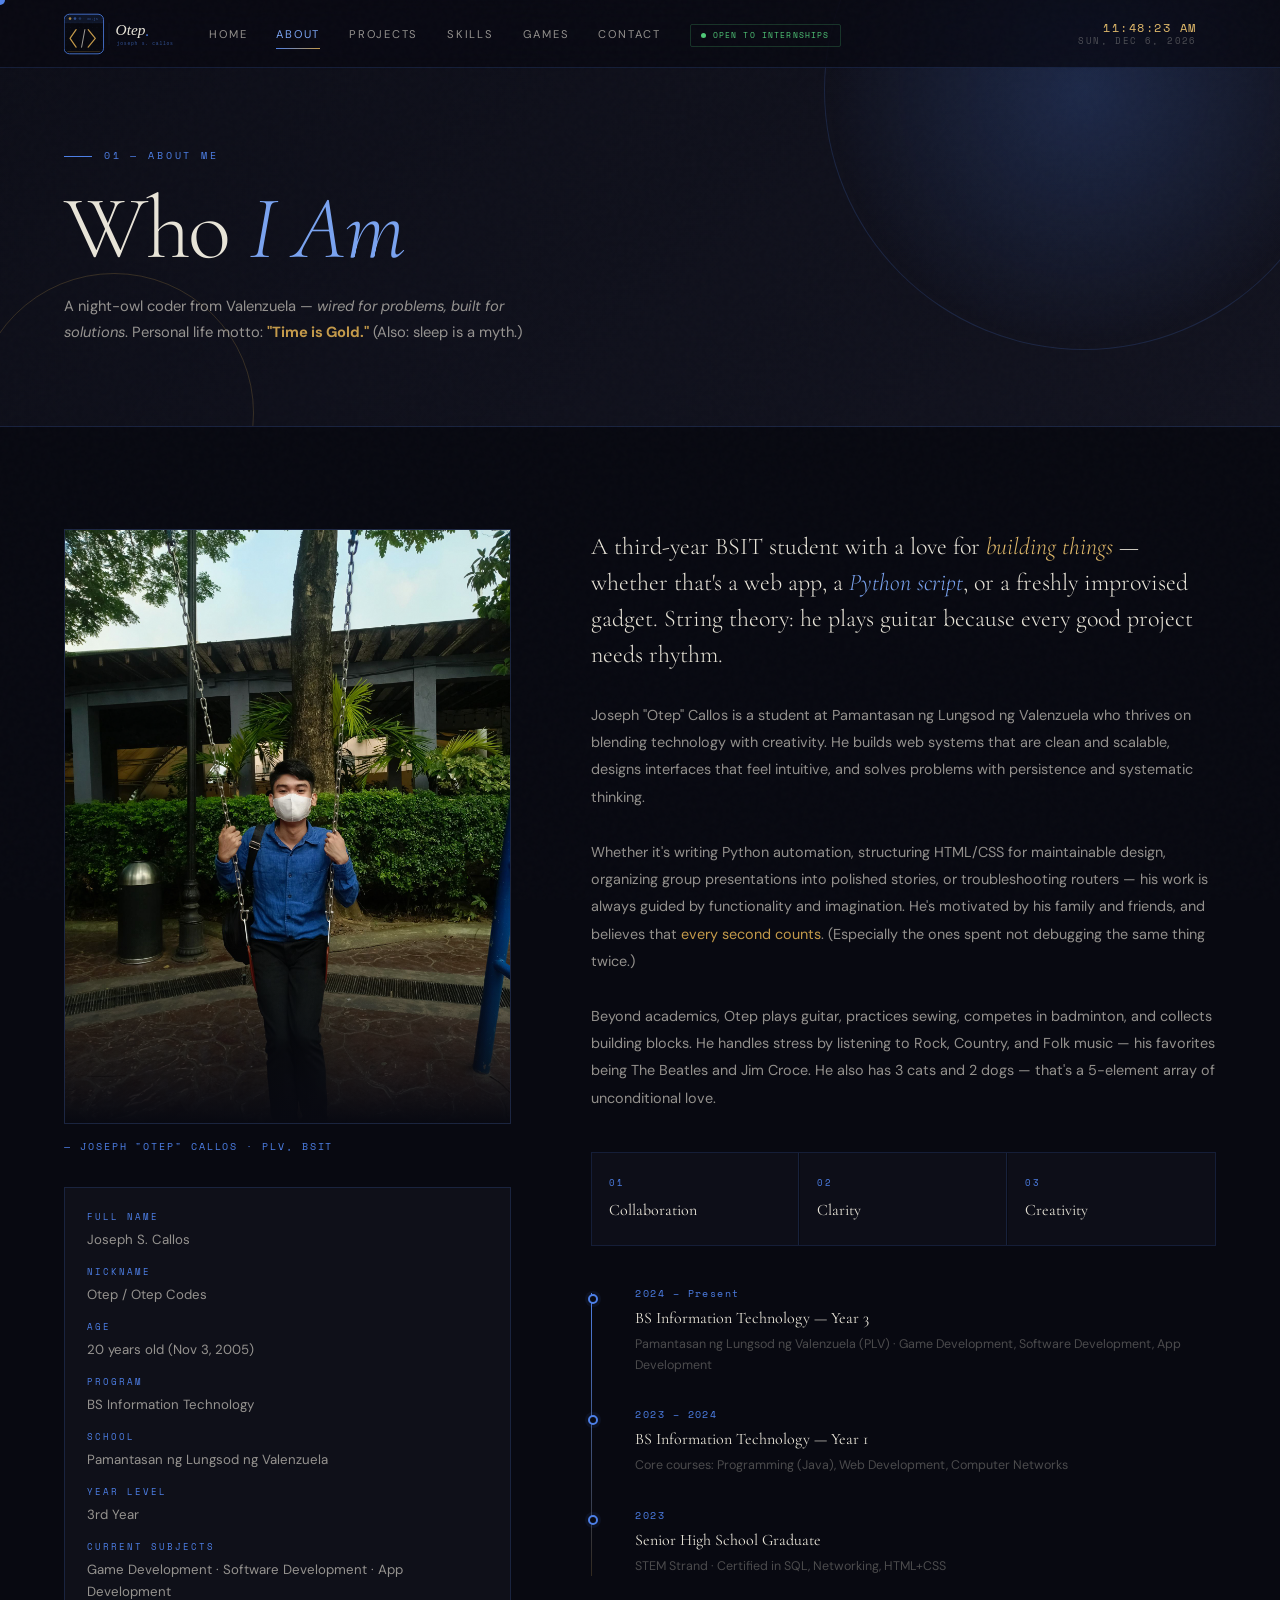
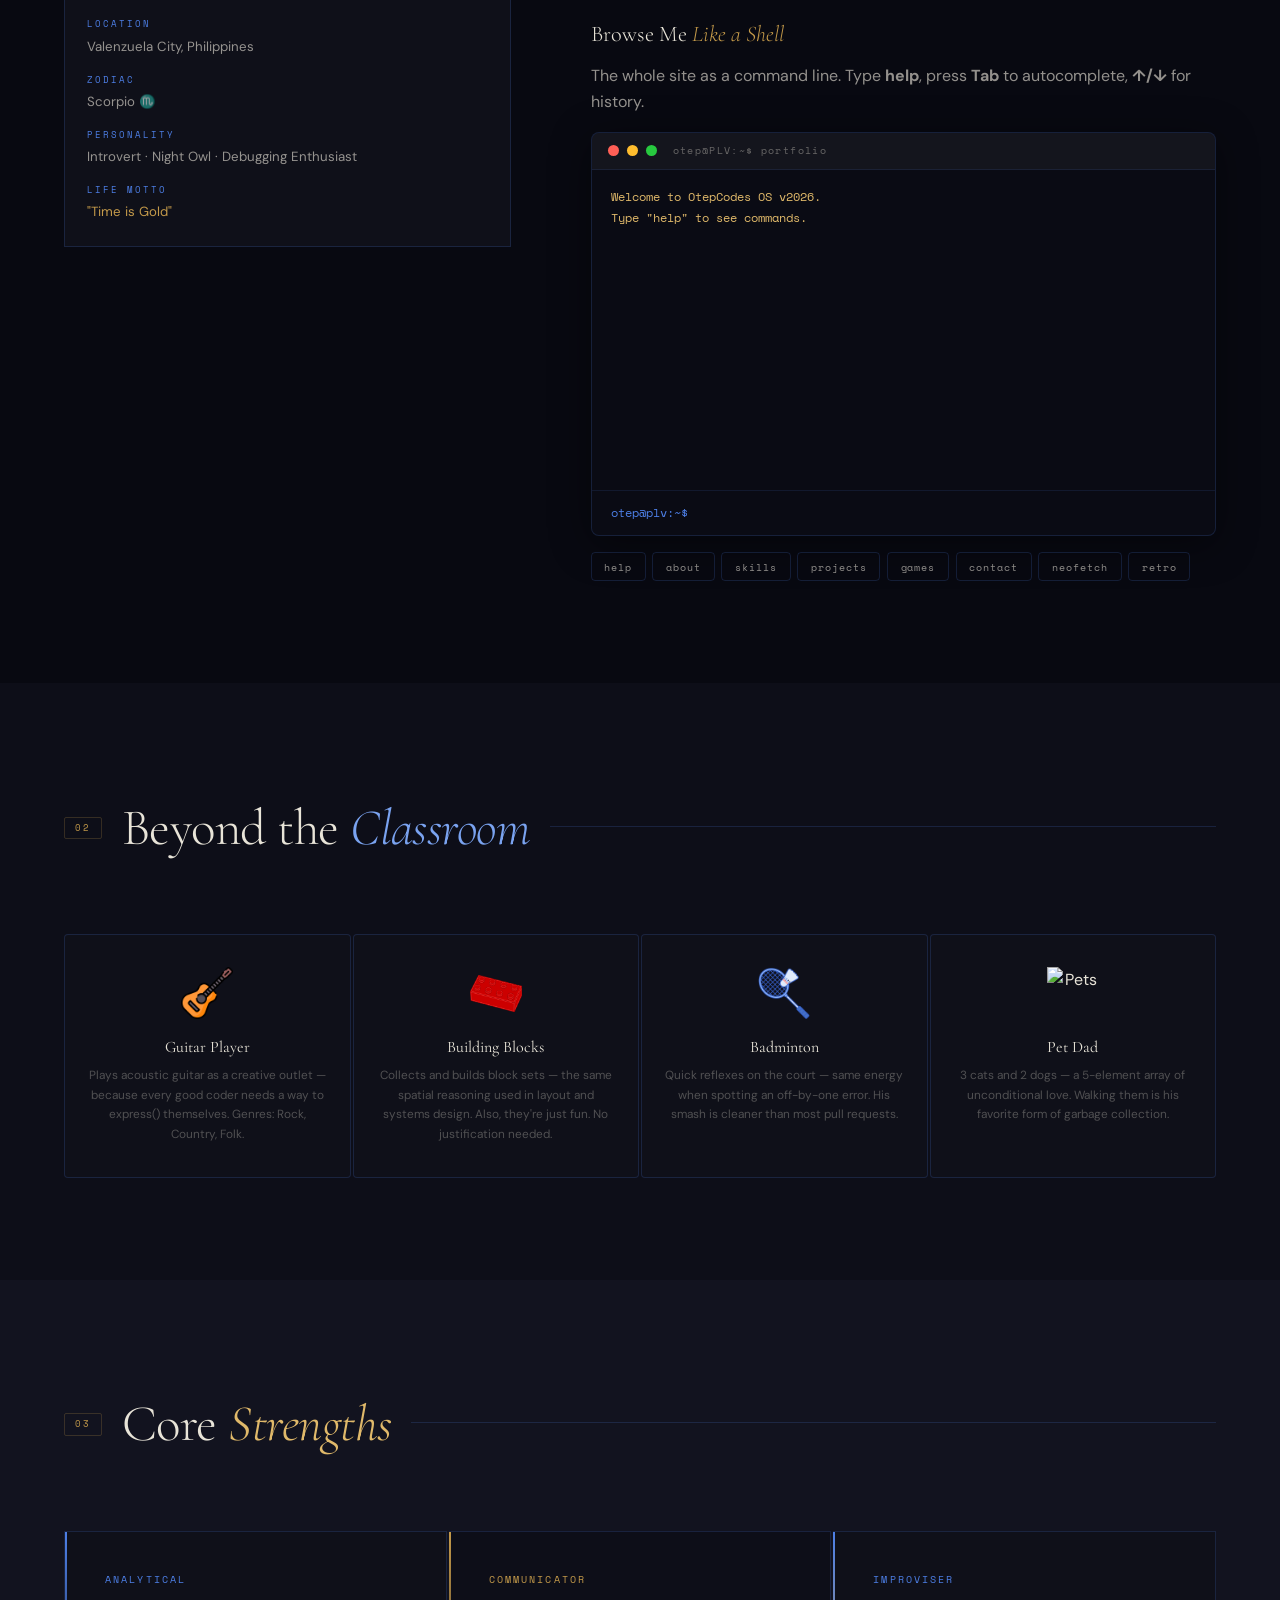
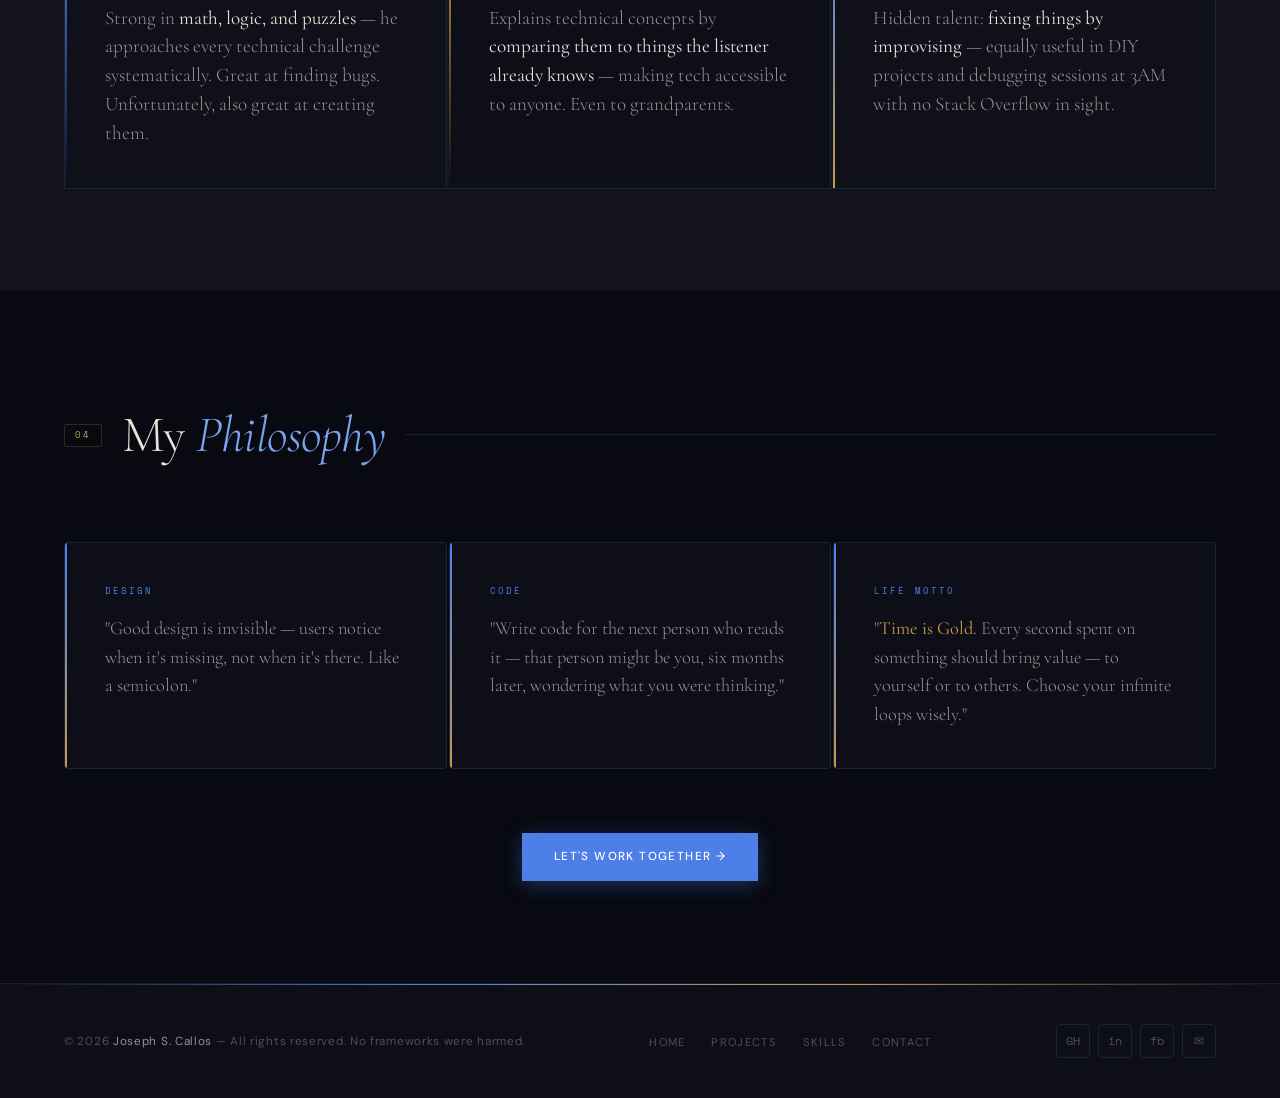
==== commit 11ce7b24: "mobile menu fix" ====
--- a/about.html
+++ b/about.html
@@ -47,7 +47,7 @@
       <span class="mob-title">otep@plv:~$ menu</span>
       <button class="mob-close" onclick="closeMobile()" aria-label="Close menu">✕</button>
     </div>
-    <nav class="mob-grid" aria-label="Mobile navigation">
+    <div class="mob-grid" role="navigation" aria-label="Mobile navigation">
       <a class="mob-tile" href="index.html" onclick="closeMobile()"><span class="mob-ico">🏠</span><span class="mob-label">Home</span><span class="mob-num">01 · start here</span></a>
       <a class="mob-tile" href="about.html" onclick="closeMobile()"><span class="mob-ico">👤</span><span class="mob-label">About</span><span class="mob-num">02 · who I am</span></a>
       <a class="mob-tile" href="projects.html" onclick="closeMobile()"><span class="mob-ico">💼</span><span class="mob-label">Projects</span><span class="mob-num">03 · built things</span></a>
@@ -55,7 +55,7 @@
       <a class="mob-tile" href="games.html" onclick="closeMobile()"><span class="mob-ico">🎮</span><span class="mob-label">Games</span><span class="mob-num">05 · 20 mini games</span></a>
       <a class="mob-tile" href="contact.html" onclick="closeMobile()"><span class="mob-ico">✉️</span><span class="mob-label">Contact</span><span class="mob-num">06 · say hello</span></a>
       <a class="mob-tile" href="terminal.html" onclick="closeMobile()" style="grid-column:1/-1"><span class="mob-ico">⌨️</span><span class="mob-label">Terminal</span><span class="mob-num">07 · browse me like a shell</span></a>
-    </nav>
+    </div>
     <div class="mob-foot">
       <button class="mob-theme" onclick="document.getElementById('navLogoBtn') && document.getElementById('navLogoBtn').click()">🌗 Toggle theme</button>
       <span class="mob-sub">OtepCodes · PLV BSIT</span>
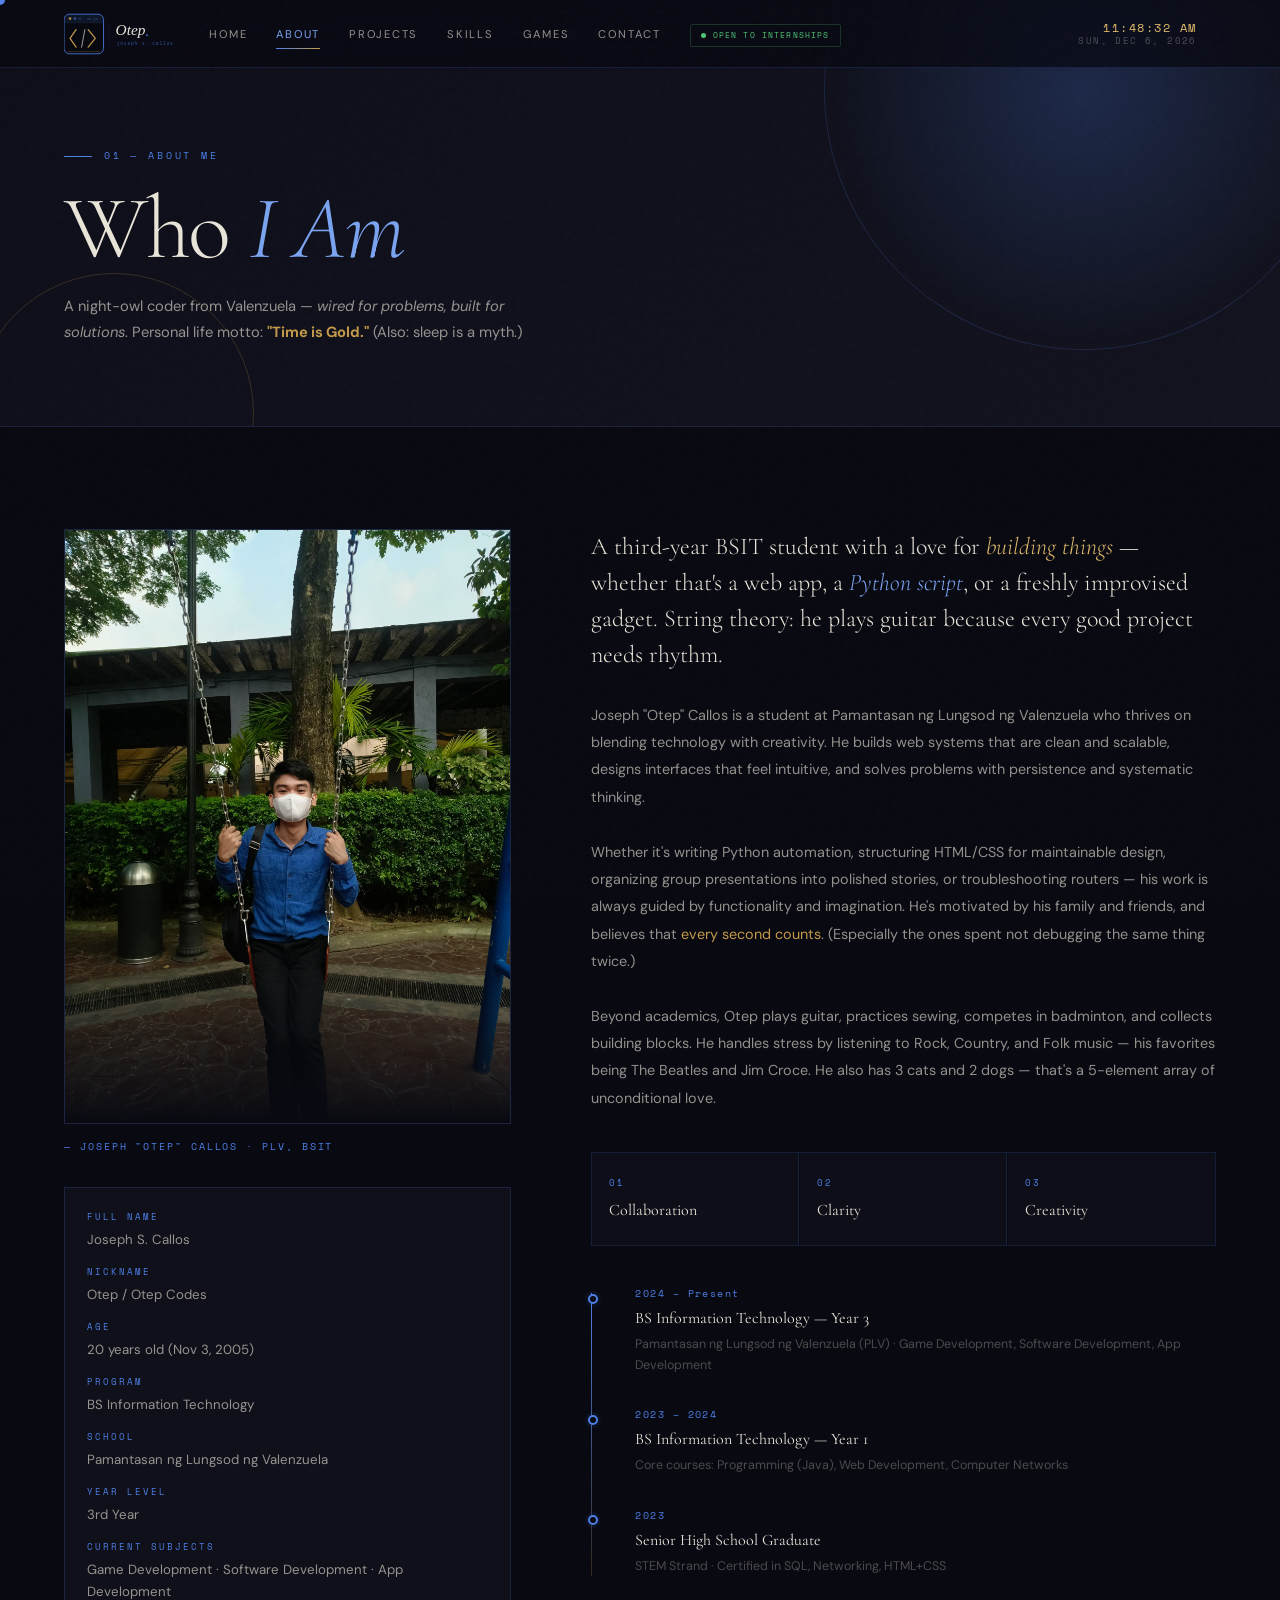
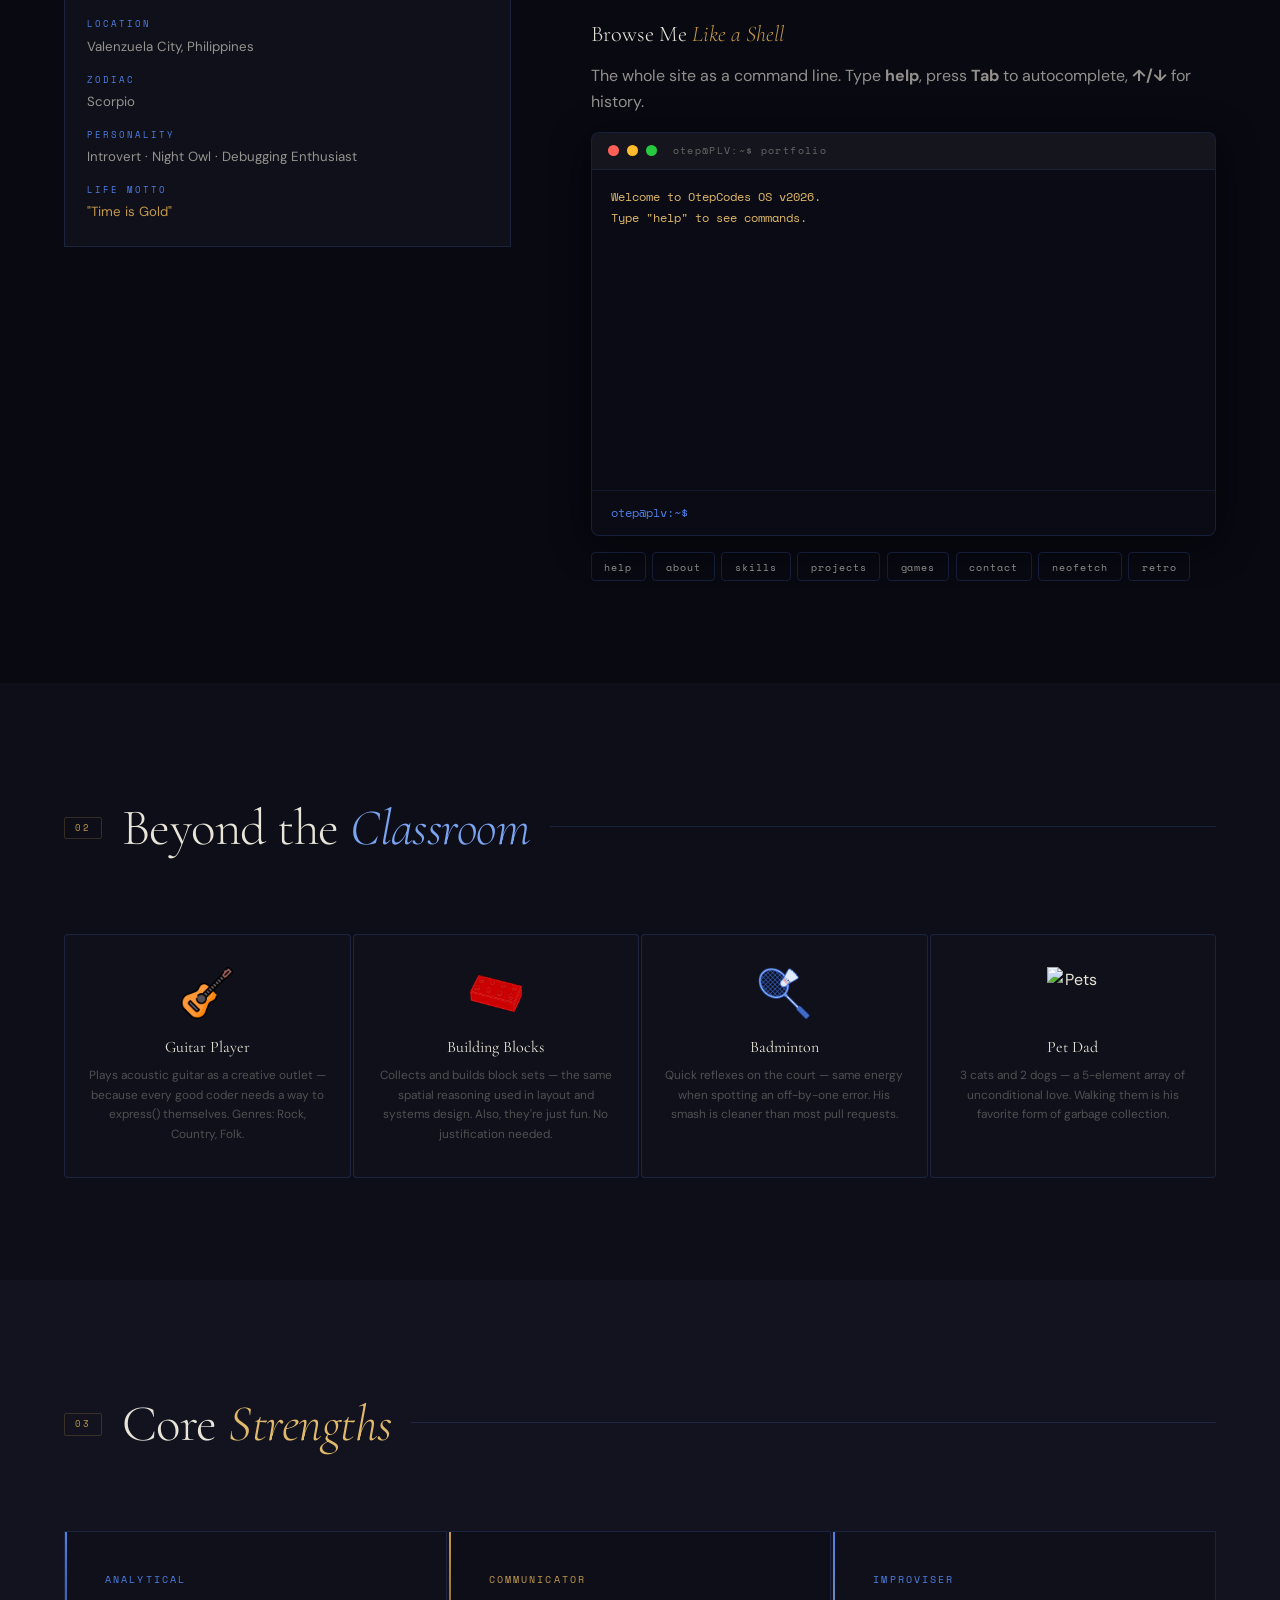
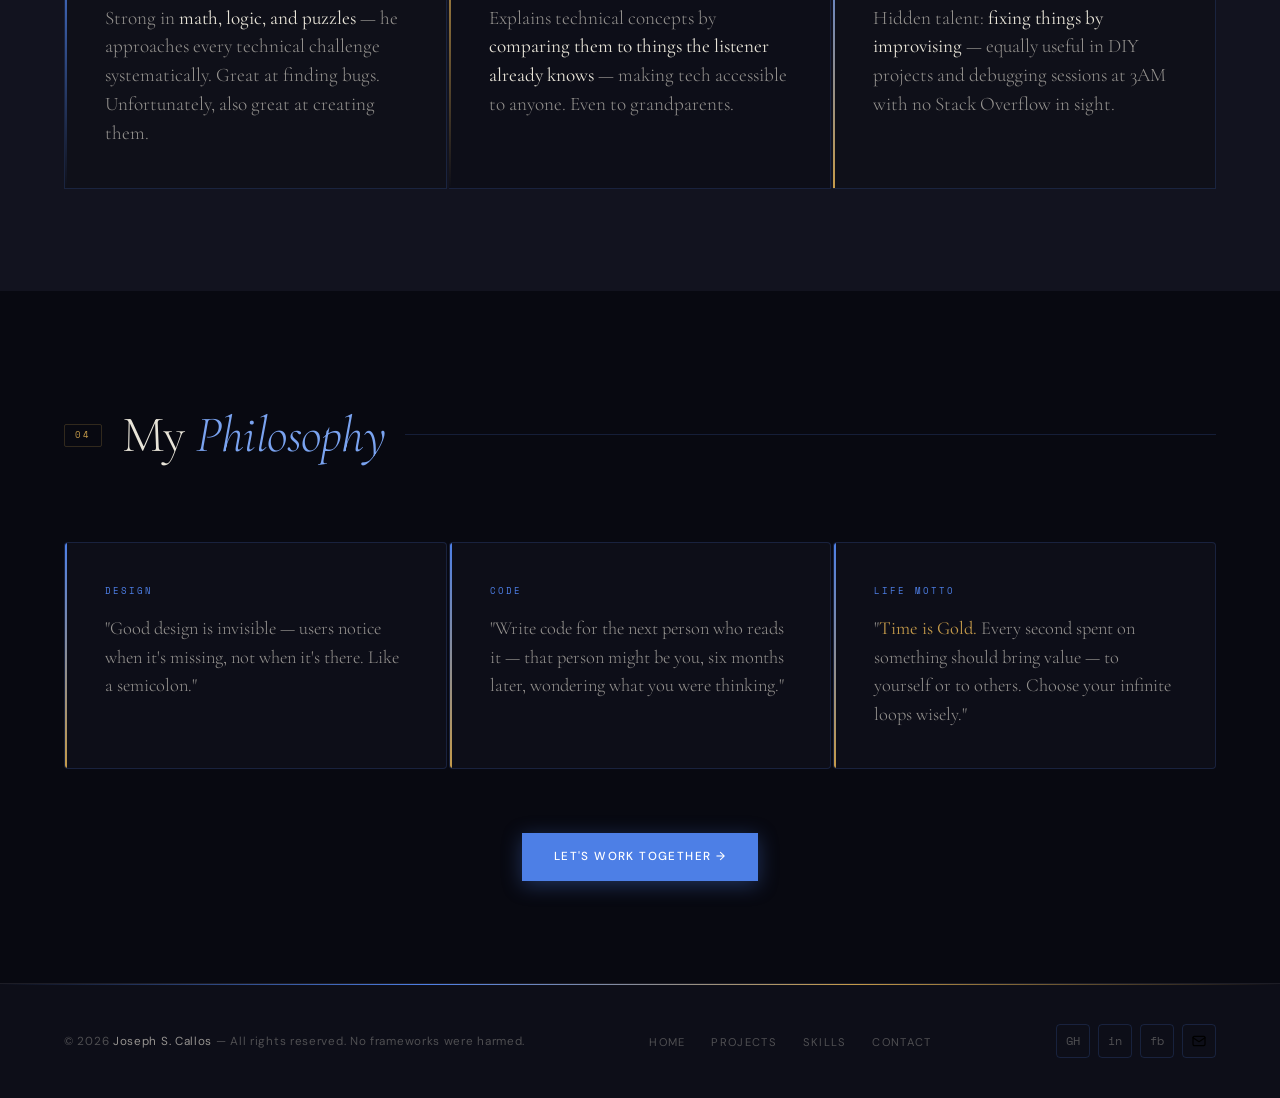
==== commit 18345b00: "add icons fix icon and some text" ====
--- a/about.html
+++ b/about.html
@@ -48,16 +48,16 @@
       <button class="mob-close" onclick="closeMobile()" aria-label="Close menu">✕</button>
     </div>
     <div class="mob-grid" role="navigation" aria-label="Mobile navigation">
-      <a class="mob-tile" href="index.html" onclick="closeMobile()"><span class="mob-ico">🏠</span><span class="mob-label">Home</span><span class="mob-num">01 · start here</span></a>
-      <a class="mob-tile" href="about.html" onclick="closeMobile()"><span class="mob-ico">👤</span><span class="mob-label">About</span><span class="mob-num">02 · who I am</span></a>
-      <a class="mob-tile" href="projects.html" onclick="closeMobile()"><span class="mob-ico">💼</span><span class="mob-label">Projects</span><span class="mob-num">03 · built things</span></a>
-      <a class="mob-tile" href="skills.html" onclick="closeMobile()"><span class="mob-ico">🛠️</span><span class="mob-label">Skills</span><span class="mob-num">04 · tools &amp; certs</span></a>
-      <a class="mob-tile" href="games.html" onclick="closeMobile()"><span class="mob-ico">🎮</span><span class="mob-label">Games</span><span class="mob-num">05 · 20 mini games</span></a>
-      <a class="mob-tile" href="contact.html" onclick="closeMobile()"><span class="mob-ico">✉️</span><span class="mob-label">Contact</span><span class="mob-num">06 · say hello</span></a>
-      <a class="mob-tile" href="terminal.html" onclick="closeMobile()" style="grid-column:1/-1"><span class="mob-ico">⌨️</span><span class="mob-label">Terminal</span><span class="mob-num">07 · browse me like a shell</span></a>
+      <a class="mob-tile" href="index.html" onclick="closeMobile()"><span class="mob-ico"><img class="mob-ico-img" src="images/icons/home.svg" alt=""></span><span class="mob-label">Home</span><span class="mob-num">01 · start here</span></a>
+      <a class="mob-tile" href="about.html" onclick="closeMobile()"><span class="mob-ico"><img class="mob-ico-img" src="images/icons/user.svg" alt=""></span><span class="mob-label">About</span><span class="mob-num">02 · who I am</span></a>
+      <a class="mob-tile" href="projects.html" onclick="closeMobile()"><span class="mob-ico"><img class="mob-ico-img" src="images/icons/briefcase.svg" alt=""></span><span class="mob-label">Projects</span><span class="mob-num">03 · built things</span></a>
+      <a class="mob-tile" href="skills.html" onclick="closeMobile()"><span class="mob-ico"><img class="mob-ico-img" src="images/icons/tools.svg" alt=""></span><span class="mob-label">Skills</span><span class="mob-num">04 · tools &amp; certs</span></a>
+      <a class="mob-tile" href="games.html" onclick="closeMobile()"><span class="mob-ico"><img class="mob-ico-img" src="images/icons/gamepad.svg" alt=""></span><span class="mob-label">Games</span><span class="mob-num">05 · 20 mini games</span></a>
+      <a class="mob-tile" href="contact.html" onclick="closeMobile()"><span class="mob-ico"><img class="mob-ico-img" src="images/icons/mail.svg" alt=""></span><span class="mob-label">Contact</span><span class="mob-num">06 · say hello</span></a>
+      <a class="mob-tile" href="terminal.html" onclick="closeMobile()" style="grid-column:1/-1"><span class="mob-ico"><img class="mob-ico-img" src="images/icons/keyboard.svg" alt=""></span><span class="mob-label">Terminal</span><span class="mob-num">07 · browse me like a shell</span></a>
     </div>
     <div class="mob-foot">
-      <button class="mob-theme" onclick="document.getElementById('navLogoBtn') && document.getElementById('navLogoBtn').click()">🌗 Toggle theme</button>
+      <button class="mob-theme" onclick="document.getElementById('navLogoBtn') && document.getElementById('navLogoBtn').click()"><img class="mob-theme-img" src="images/icons/theme.svg" alt=""> Toggle theme</button>
       <span class="mob-sub">OtepCodes · PLV BSIT</span>
     </div>
   </div>
@@ -96,7 +96,7 @@
         <div class="info-row"><p class="info-label">Year Level</p><p class="info-value">3rd Year</p></div>
         <div class="info-row"><p class="info-label">Current Subjects</p><p class="info-value">Game Development · Software Development · App Development</p></div>
         <div class="info-row"><p class="info-label">Location</p><p class="info-value">Valenzuela City, Philippines</p></div>
-        <div class="info-row"><p class="info-label">Zodiac</p><p class="info-value">Scorpio ♏</p></div>
+        <div class="info-row"><p class="info-label">Zodiac</p><p class="info-value">Scorpio</p></div>
         <div class="info-row"><p class="info-label">Personality</p><p class="info-value">Introvert · Night Owl · Debugging Enthusiast</p></div>
         <div class="info-row" style="margin-bottom:0"><p class="info-label">Life Motto</p><p class="info-value" style="color:var(--gold)">"Time is Gold"</p></div>
       </div>
@@ -263,7 +263,7 @@
     <a href="https://github.com/otep808" target="_blank" rel="noopener noreferrer" class="social-btn">GH</a>
     <a href="https://www.linkedin.com/in/joseph-callos-329b153b8" target="_blank" rel="noopener noreferrer" class="social-btn">in</a>
     <a href="https://www.facebook.com/joseph.callos.8" target="_blank" rel="noopener noreferrer" class="social-btn">fb</a>
-    <a href="mailto:callosjoseph818@gmail.com" class="social-btn">✉</a>
+    <a href="mailto:callosjoseph818@gmail.com" class="social-btn"><img class="social-ico-img" src="images/icons/mail.svg" alt="Email"></a>
   </div>
 </footer>
 <script src="javascript/main.js"></script>
--- a/css/styles.css
+++ b/css/styles.css
@@ -106,16 +106,26 @@
 /* Mobile nav — "Command Deck": a terminal-style bottom sheet, not a plain list.
    The hamburger still toggles #mobileNav with the .open class, and
    closeMobile() still closes it, so the existing JS keeps working. */
-.mobile-nav{display:none;position:fixed;inset:0;background:rgba(0,0,0,.55);z-index:700;flex-direction:column;align-items:stretch;justify-content:flex-end}
+/* The popup starts BELOW the fixed site header (nav), never under it:
+   nav is 68px tall (58px on mobile, see the mobile block at the end of
+   this file), and nav's z-index (800) stays above the popup (700), so
+   the logo and the hamburger X are never covered by the sheet. */
+.mobile-nav{display:none;position:fixed;left:0;right:0;bottom:0;top:var(--nav-h);background:rgba(0,0,0,.55);z-index:700;flex-direction:column;align-items:stretch;justify-content:flex-end}
 .mobile-nav.open{display:flex}
-.mob-sheet{width:100%;max-height:88vh;overflow-y:auto;background:var(--bg);border-top:1px solid var(--border);border-radius:20px 20px 0 0;padding:1rem 5vw calc(2rem + env(safe-area-inset-bottom));box-shadow:0 -12px 40px rgba(0,0,0,.45);animation:mobUp .3s var(--ease)}
+/* The sheet must never appear on desktop, even if it was left open while
+   the window was resized wider — the hamburger is hidden there, so the
+   user would otherwise have no way to close it. */
+@media(min-width:768px){.mobile-nav{display:none!important}}
+.mob-sheet{width:100%;margin-top:auto;flex-shrink:0;max-height:100%;max-height:calc(100dvh - var(--nav-h));overflow-y:auto;overscroll-behavior:contain;background:var(--bg);border-top:1px solid var(--border);border-radius:20px 20px 0 0;padding:1rem 5vw calc(2rem + env(safe-area-inset-bottom));box-shadow:0 -12px 40px rgba(0,0,0,.45);animation:mobUp .3s var(--ease)}
 @keyframes mobUp{from{transform:translateY(40px);opacity:0}to{transform:translateY(0);opacity:1}}
 .mob-bar{display:flex;align-items:center;gap:.5rem;padding-bottom:.8rem;border-bottom:1px solid var(--border)}
 .mob-bar .terminal-dot{width:11px;height:11px;border-radius:50%;flex-shrink:0}
 .mob-title{flex:1;font-family:var(--f-mono);font-size:.62rem;letter-spacing:.14em;color:var(--text-faint);margin-left:.3rem}
 .mob-close{width:44px;height:44px;flex-shrink:0;background:transparent;border:1px solid var(--border);color:var(--text);font-size:1.1rem;cursor:pointer;border-radius:var(--radius)}
 .mob-close:hover{border-color:var(--blue);color:var(--blue)}
-.mob-grid{display:grid;grid-template-columns:1fr 1fr;gap:.6rem;margin-top:1rem}
+/* Defensive reset: the grid must never inherit the site nav's fixed bar
+   styling (position:fixed, top:0, bar height) — that was the resize bug. */
+.mob-grid{display:grid;grid-template-columns:1fr 1fr;gap:.6rem;margin-top:1rem;position:static;height:auto;background:transparent;border:0;padding:0;z-index:auto}
 .mob-tile{display:flex;flex-direction:column;justify-content:center;gap:.15rem;min-height:76px;padding:.85rem .8rem;border:1px solid var(--border);background:var(--bg-card);border-radius:var(--radius);text-decoration:none;color:var(--text);transition:border-color .25s,color .25s,background .25s}
 .mob-tile:hover,.mob-tile.active{border-color:var(--blue);color:var(--blue);background:var(--blue-glow)}
 .mob-tile .mob-ico{font-size:1.35rem;line-height:1}
@@ -200,7 +210,7 @@
 .tw-cursor{display:inline-block;width:2px;height:1em;background:var(--blue);margin-left:2px;animation:blink .75s step-end infinite;vertical-align:text-bottom}
 @keyframes blink{50%{opacity:0}}
 .hero-motto{display:inline-flex;align-items:center;gap:.6rem;font-family:var(--f-mono);font-size:.61rem;letter-spacing:.18em;color:var(--gold);border:1px solid var(--gold-dim);padding:.38rem .9rem;margin-bottom:1.4rem;text-transform:uppercase}
-.hero-motto::before{content:'⏱';font-size:.75rem}
+.hero-motto::before{content:'';display:inline-block;width:.85rem;height:.85rem;background:url("images/icons/clock.svg") center/contain no-repeat}
 .hero-desc{font-size:.93rem;color:var(--text-dim);max-width:40ch;line-height:1.85;margin-bottom:2.2rem}
 .hero-stats{display:flex;gap:2.5rem;margin-bottom:2.4rem;flex-wrap:wrap}
 .stat-num{font-family:var(--f-display);font-size:2.4rem;font-weight:300;color:var(--blue-lt);line-height:1;display:flex;align-items:baseline;gap:.1em}
@@ -2098,7 +2108,7 @@
   padding: .35rem .9rem;
   margin-bottom: 1rem;
 }
-.hero-tagline::before { content: '⚡'; font-size: .75rem; }
+.hero-tagline::before { content:'';display:inline-block;width:.85rem;height:.85rem;background:url("images/icons/bolt.svg") center/contain no-repeat; }
 
 /* Floating animation on the photo */
 .hero-photo-wrap {
@@ -2413,7 +2423,7 @@
   nav {
     padding-left: 1rem;
     padding-right: 1rem;
-    justify-content: flex-start;
+    justify-content: space-between;
   }
   .nav-logo img {
     height: 40px;
@@ -2426,7 +2436,7 @@
     flex: 0 0 42px;
     width: 42px;
     height: 42px;
-    margin-left: 1rem;
+    margin-left: auto;
     position: relative;
     z-index: 802;
   }
@@ -2682,4 +2692,25 @@
   /* Terminal panel on About stacks cleanly under the timeline on mobile */
   .about-terminal{margin-top:2rem}
   .about-terminal .term-out{height:300px}
-}
+  /* Popup starts below the (58px) mobile header, never under/over it */
+  .mobile-nav{top:58px}
+}
+
+/* ---- Theme SVG icon set (images/icons/) — line icons, currentColor ---- */
+.mob-ico-img{width:28px;height:28px;display:block}
+.mob-ico{display:flex;align-items:center}
+.mob-theme-img{width:18px;height:18px;vertical-align:-3px;margin-right:.4rem}
+.game-tab-img{width:18px;height:18px;vertical-align:-3px;margin-right:.35rem}
+.widget-img{width:14px;height:14px;vertical-align:-2px;margin-right:.35rem}
+.currently-ico-img{width:28px;height:28px;display:block}
+.cert-view-img{width:15px;height:15px;vertical-align:-2px;margin-right:.35rem}
+.link-img{width:15px;height:15px;vertical-align:-2px;margin-right:.3rem}
+.social-ico-img{width:16px;height:16px;display:block}
+.rps-btn-img{width:36px;height:36px;display:block}
+.rps-choice-img{width:44px;height:44px;display:block;margin:0 auto}
+.dice-img{width:56px;height:56px;display:block;margin:0 auto}
+.mole-img{width:38px;height:38px;display:block;margin:0 auto}
+.dpad-img{width:22px;height:22px;display:block;margin:0 auto}
+.aim-img{width:36px;height:36px;display:block}
+.mole-creature{display:flex;align-items:flex-end;justify-content:center}
+.konami-img{width:26px;height:26px;vertical-align:-6px;margin-right:.4rem}
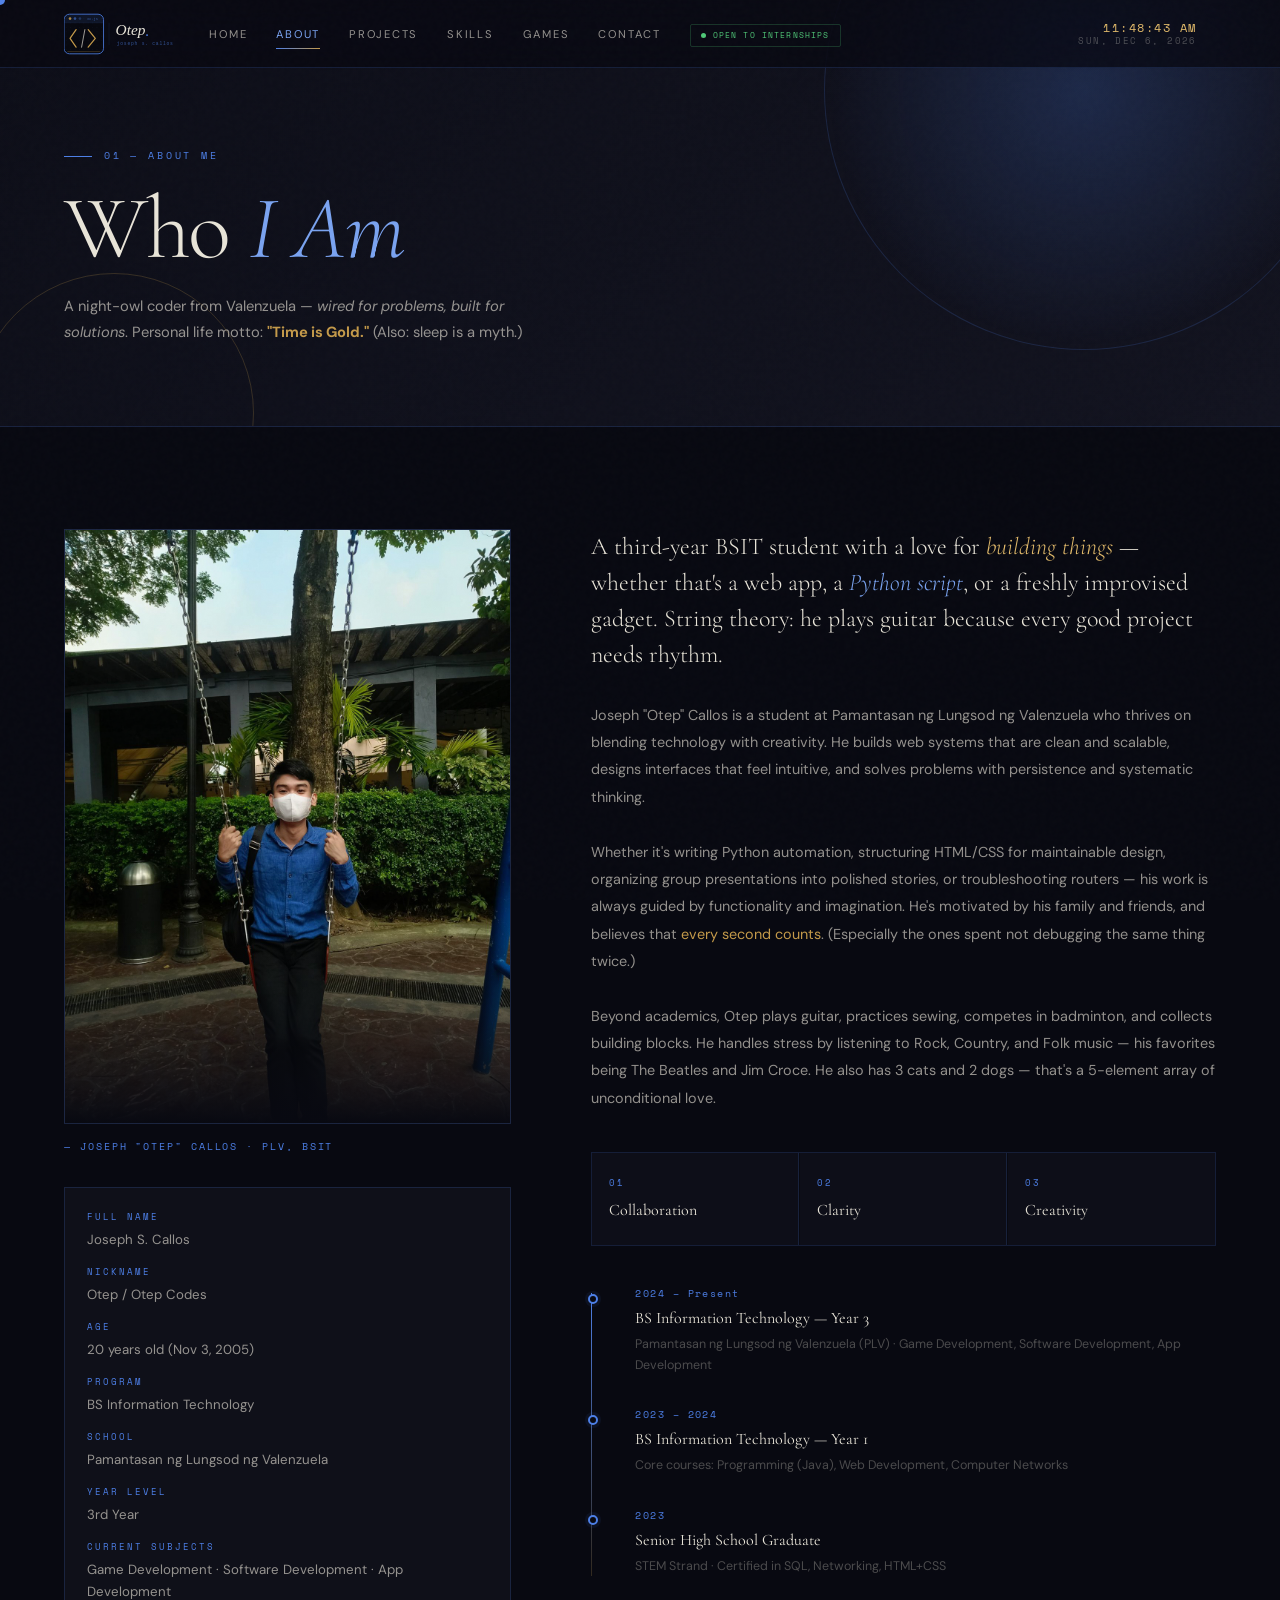
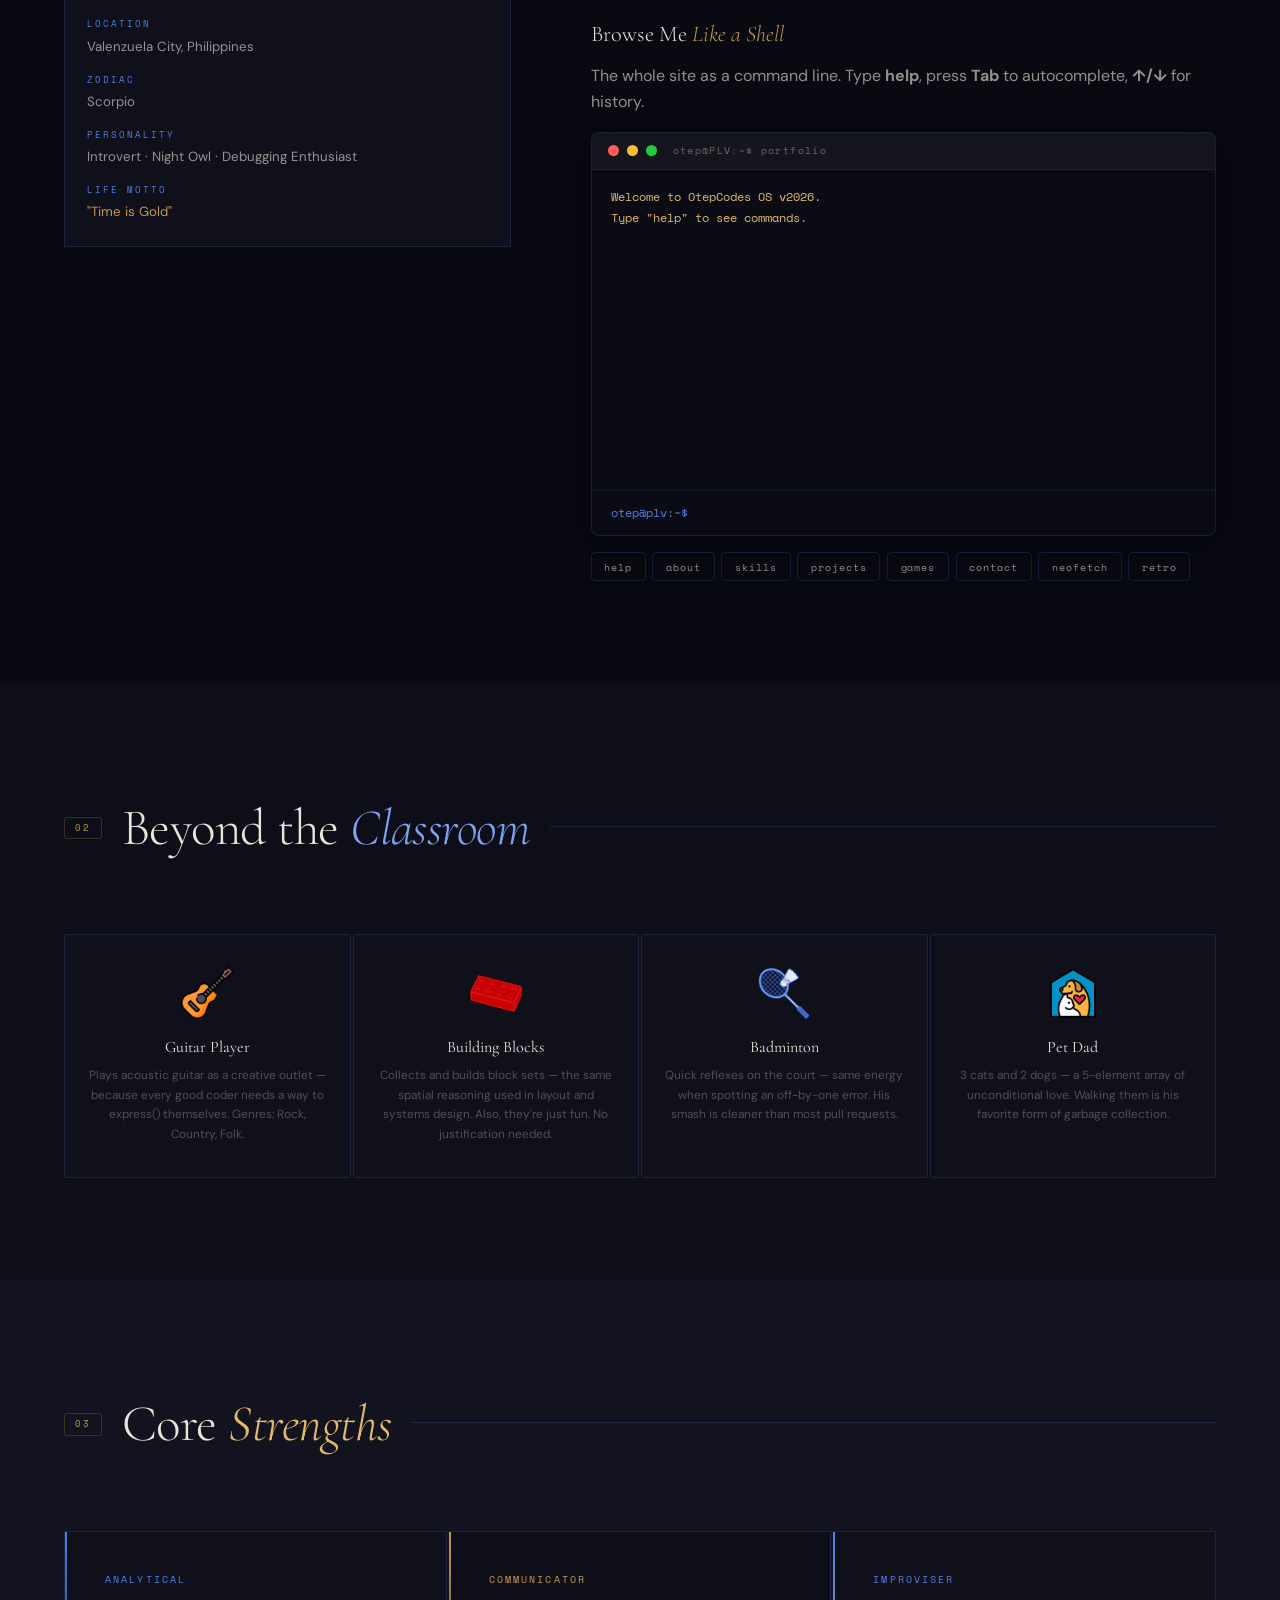
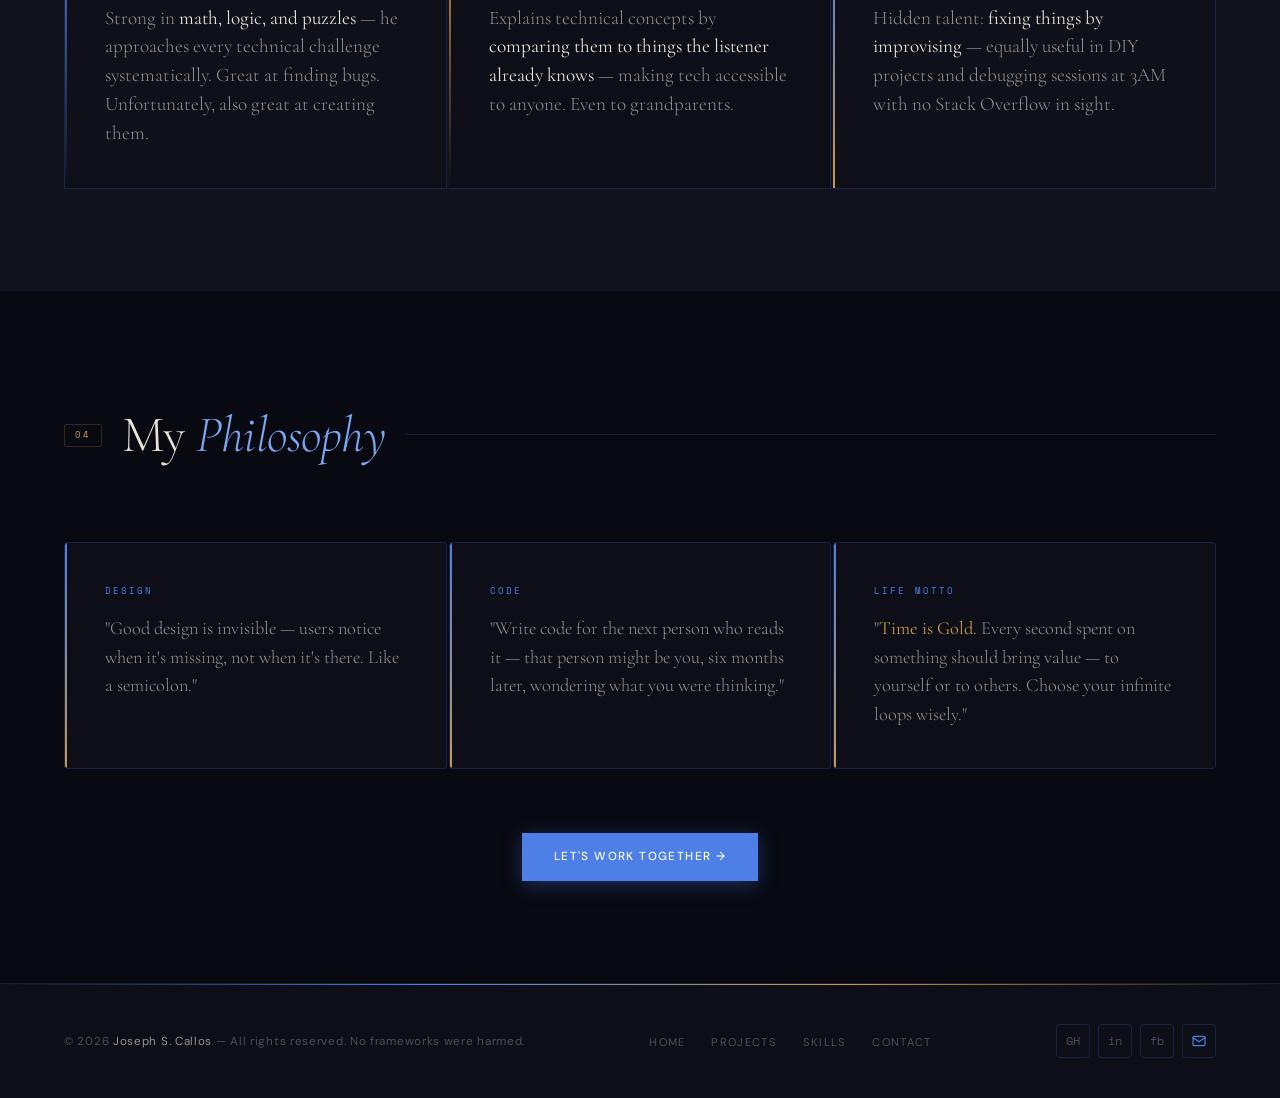
==== commit 24a5c25c: "clean up save some space" ====
--- a/about.html
+++ b/about.html
@@ -84,7 +84,7 @@
   <div class="about-grid">
     <div class="about-photo-col reveal left">
       <div class="about-photo-frame">
-        <img src="images/me.jpg" alt="Photo of Joseph Callos"/>
+        <img src="images/photos/me.jpg" alt="Photo of Joseph Callos"/>
       </div>
       <p class="about-photo-caption">Joseph "Otep" Callos · PLV, BSIT</p>
       <div class="info-card">
@@ -179,22 +179,22 @@
   </div>
   <div class="facts-grid">
     <div class="fact-card reveal rd1">
-      <img class="fact-icon-img" src="images/guitar.png" alt="Guitar"/>
+      <img class="fact-icon-img" src="images/photos/guitar.png" alt="Guitar"/>
       <p class="fact-title">Guitar Player</p>
       <p class="fact-desc">Plays acoustic guitar as a creative outlet — because every good coder needs a way to express() themselves. Genres: Rock, Country, Folk.</p>
     </div>
     <div class="fact-card reveal rd2">
-      <img class="fact-icon-img" src="images/blocks.png" alt="Building Blocks"/>
+      <img class="fact-icon-img" src="images/photos/blocks.png" alt="Building Blocks"/>
       <p class="fact-title">Building Blocks</p>
       <p class="fact-desc">Collects and builds block sets — the same spatial reasoning used in layout and systems design. Also, they're just fun. No justification needed.</p>
     </div>
     <div class="fact-card reveal rd3">
-      <img class="fact-icon-img" src="images/badminton.png" alt="Badminton"/>
+      <img class="fact-icon-img" src="images/photos/badminton.png" alt="Badminton"/>
       <p class="fact-title">Badminton</p>
       <p class="fact-desc">Quick reflexes on the court — same energy when spotting an off-by-one error. His smash is cleaner than most pull requests.</p>
     </div>
     <div class="fact-card reveal rd4">
-      <img class="fact-icon-img" src="images/pets.png" alt="Pets"/>
+      <img class="fact-icon-img" src="images/photos/pets.png" alt="Pets"/>
       <p class="fact-title">Pet Dad</p>
       <p class="fact-desc">3 cats and 2 dogs — a 5-element array of unconditional love. Walking them is his favorite form of garbage collection.</p>
     </div>
--- a/css/styles.css
+++ b/css/styles.css
@@ -2696,21 +2696,30 @@
   .mobile-nav{top:58px}
 }
 
-/* ---- Theme SVG icon set (images/icons/) — line icons, currentColor ---- */
-.mob-ico-img{width:28px;height:28px;display:block}
+/* ---- Theme SVG icon set (images/icons/) — line icons, explicit blue #4d7fe6 ----
+   NOTE (2026-11-05 fix): the SVGs must NOT rely on stroke="currentColor".
+   Loaded through <img>, an SVG is an isolated document, so currentColor
+   resolves to black, not the button's text colour — that is why the icons
+   rendered black. The SVGs now also carry width="24" height="24", so each
+   icon is 24px even if this stylesheet is stale/cached; the rules below
+   shrink them to their slot sizes. flex:none stops flex parents stretching
+   them, and the guard caps any icon inside a tab button / widget label. */
+.mob-ico-img{width:28px;height:28px;display:block;flex:none}
 .mob-ico{display:flex;align-items:center}
-.mob-theme-img{width:18px;height:18px;vertical-align:-3px;margin-right:.4rem}
-.game-tab-img{width:18px;height:18px;vertical-align:-3px;margin-right:.35rem}
-.widget-img{width:14px;height:14px;vertical-align:-2px;margin-right:.35rem}
-.currently-ico-img{width:28px;height:28px;display:block}
-.cert-view-img{width:15px;height:15px;vertical-align:-2px;margin-right:.35rem}
-.link-img{width:15px;height:15px;vertical-align:-2px;margin-right:.3rem}
-.social-ico-img{width:16px;height:16px;display:block}
-.rps-btn-img{width:36px;height:36px;display:block}
-.rps-choice-img{width:44px;height:44px;display:block;margin:0 auto}
-.dice-img{width:56px;height:56px;display:block;margin:0 auto}
-.mole-img{width:38px;height:38px;display:block;margin:0 auto}
-.dpad-img{width:22px;height:22px;display:block;margin:0 auto}
-.aim-img{width:36px;height:36px;display:block}
+.mob-theme-img{width:18px;height:18px;vertical-align:-3px;margin-right:.4rem;flex:none}
+.game-tab-img{width:18px;height:18px;max-width:18px;max-height:18px;vertical-align:-3px;margin-right:.35rem;flex:none}
+.widget-img{width:14px;height:14px;max-width:14px;max-height:14px;vertical-align:-2px;margin-right:.35rem;flex:none}
+/* Guard: an icon inside a game tab or widget label can never outgrow its slot. */
+.game-tab-btn img,.widget-label img{flex:none;max-width:20px;max-height:20px}
+.currently-ico-img{width:28px;height:28px;display:block;flex:none}
+.cert-view-img{width:15px;height:15px;vertical-align:-2px;margin-right:.35rem;flex:none}
+.link-img{width:15px;height:15px;vertical-align:-2px;margin-right:.3rem;flex:none}
+.social-ico-img{width:16px;height:16px;display:block;flex:none}
+.rps-btn-img{width:36px;height:36px;display:block;flex:none}
+.rps-choice-img{width:44px;height:44px;display:block;margin:0 auto;flex:none}
+.dice-img{width:56px;height:56px;display:block;margin:0 auto;flex:none}
+.mole-img{width:38px;height:38px;display:block;margin:0 auto;flex:none}
+.dpad-img{width:22px;height:22px;display:block;margin:0 auto;flex:none}
+.aim-img{width:36px;height:36px;display:block;flex:none}
 .mole-creature{display:flex;align-items:flex-end;justify-content:center}
 .konami-img{width:26px;height:26px;vertical-align:-6px;margin-right:.4rem}
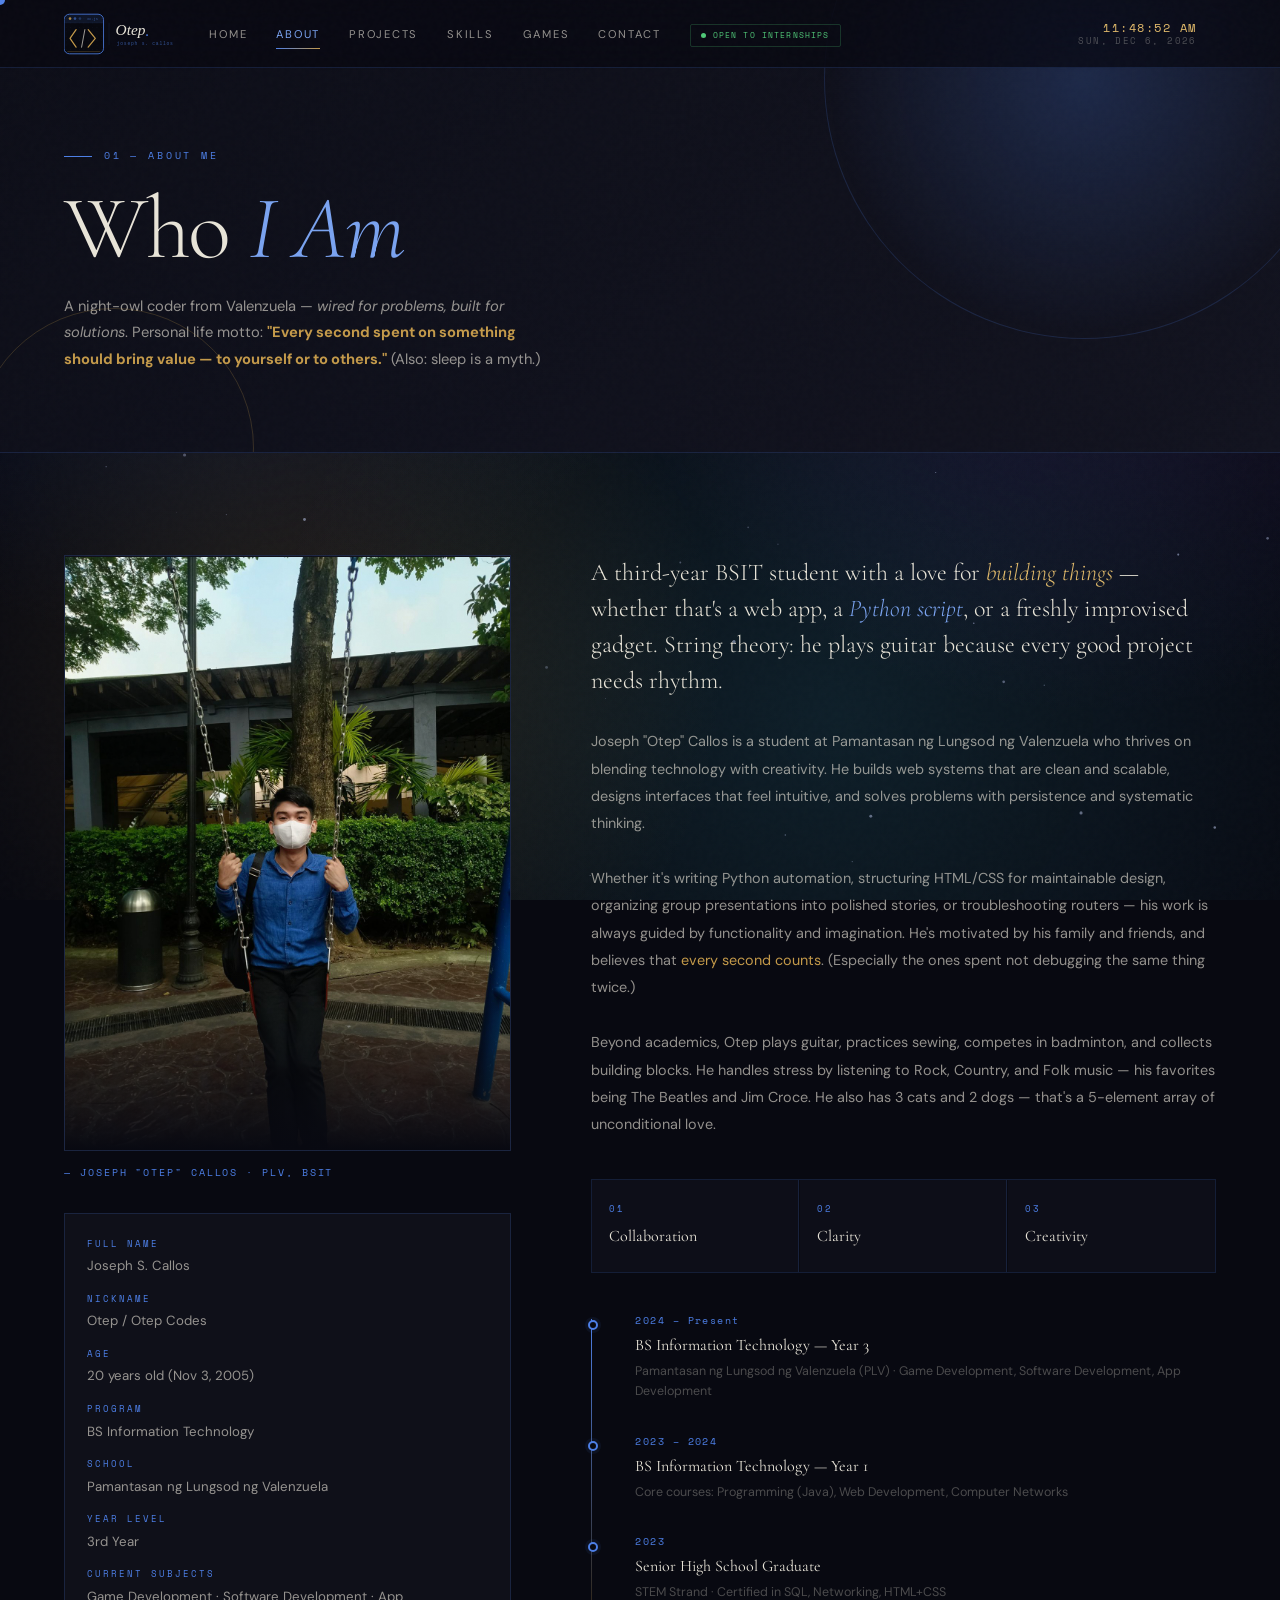
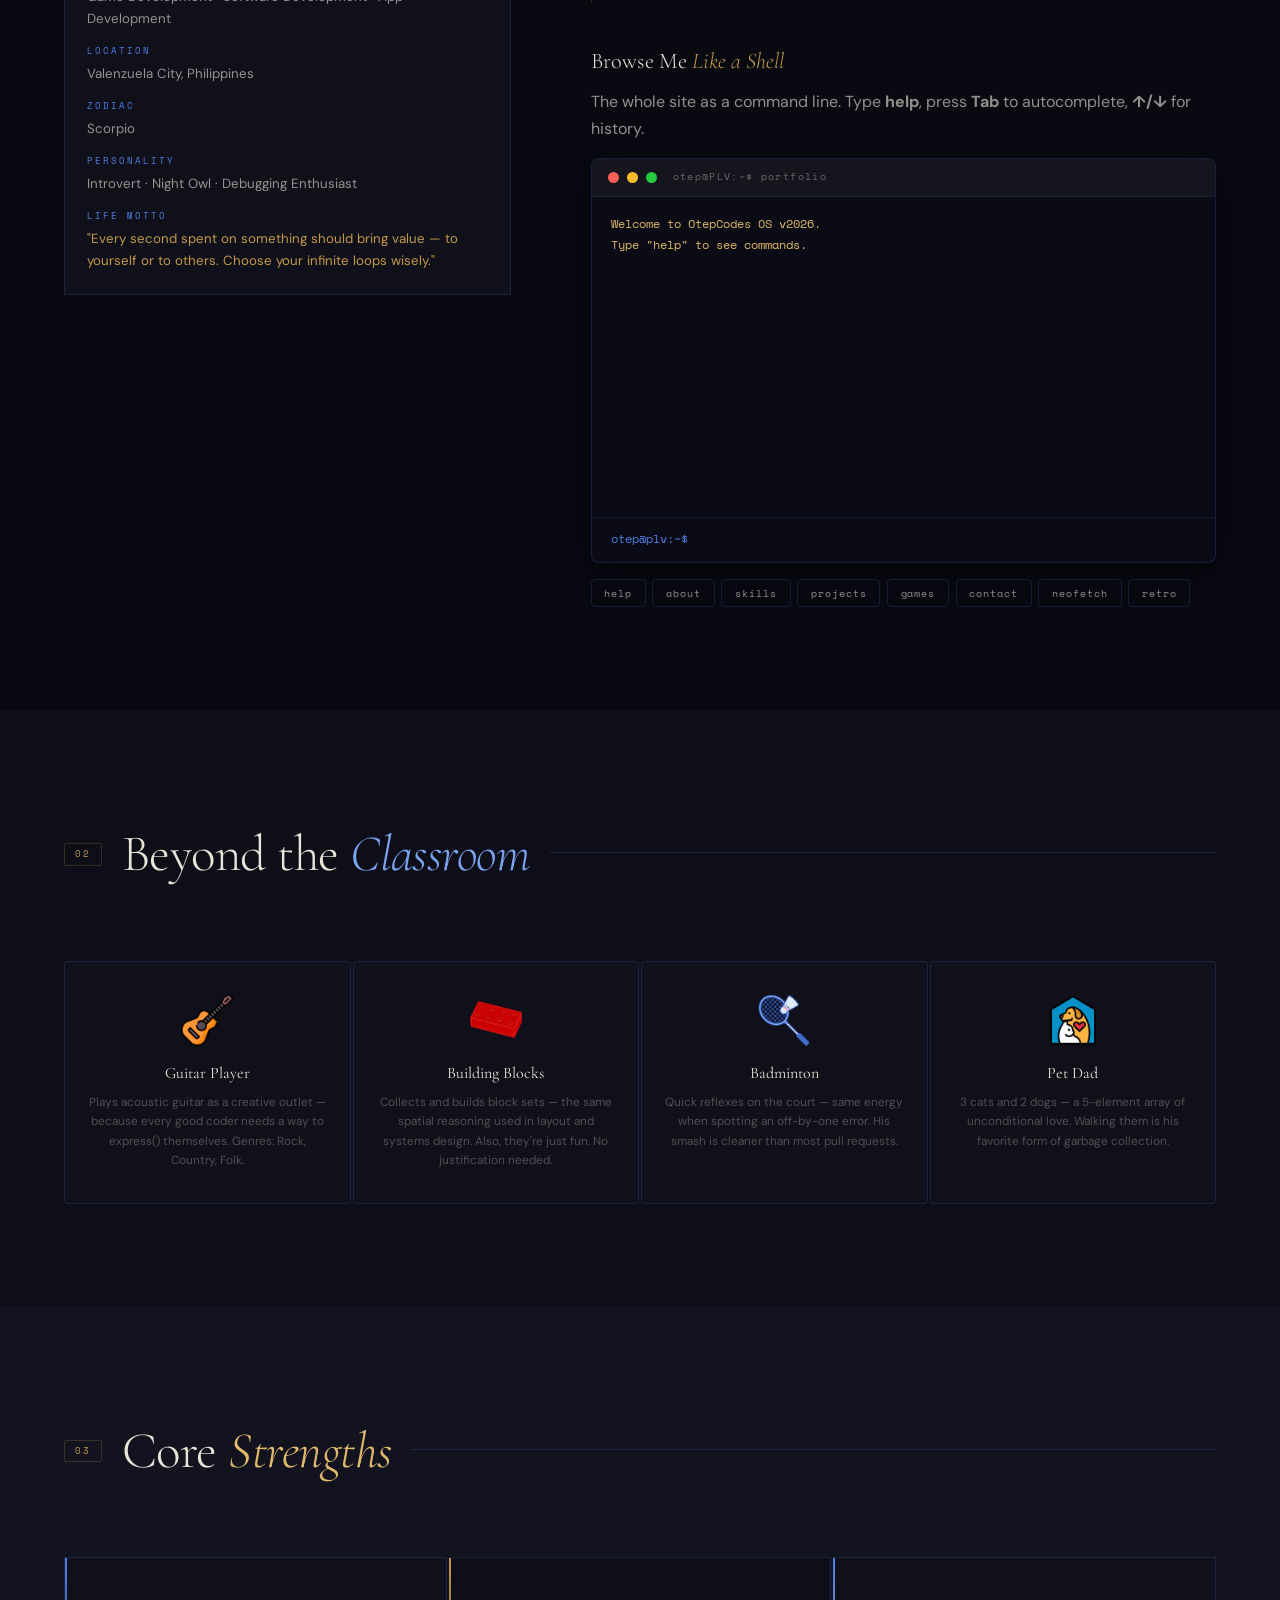
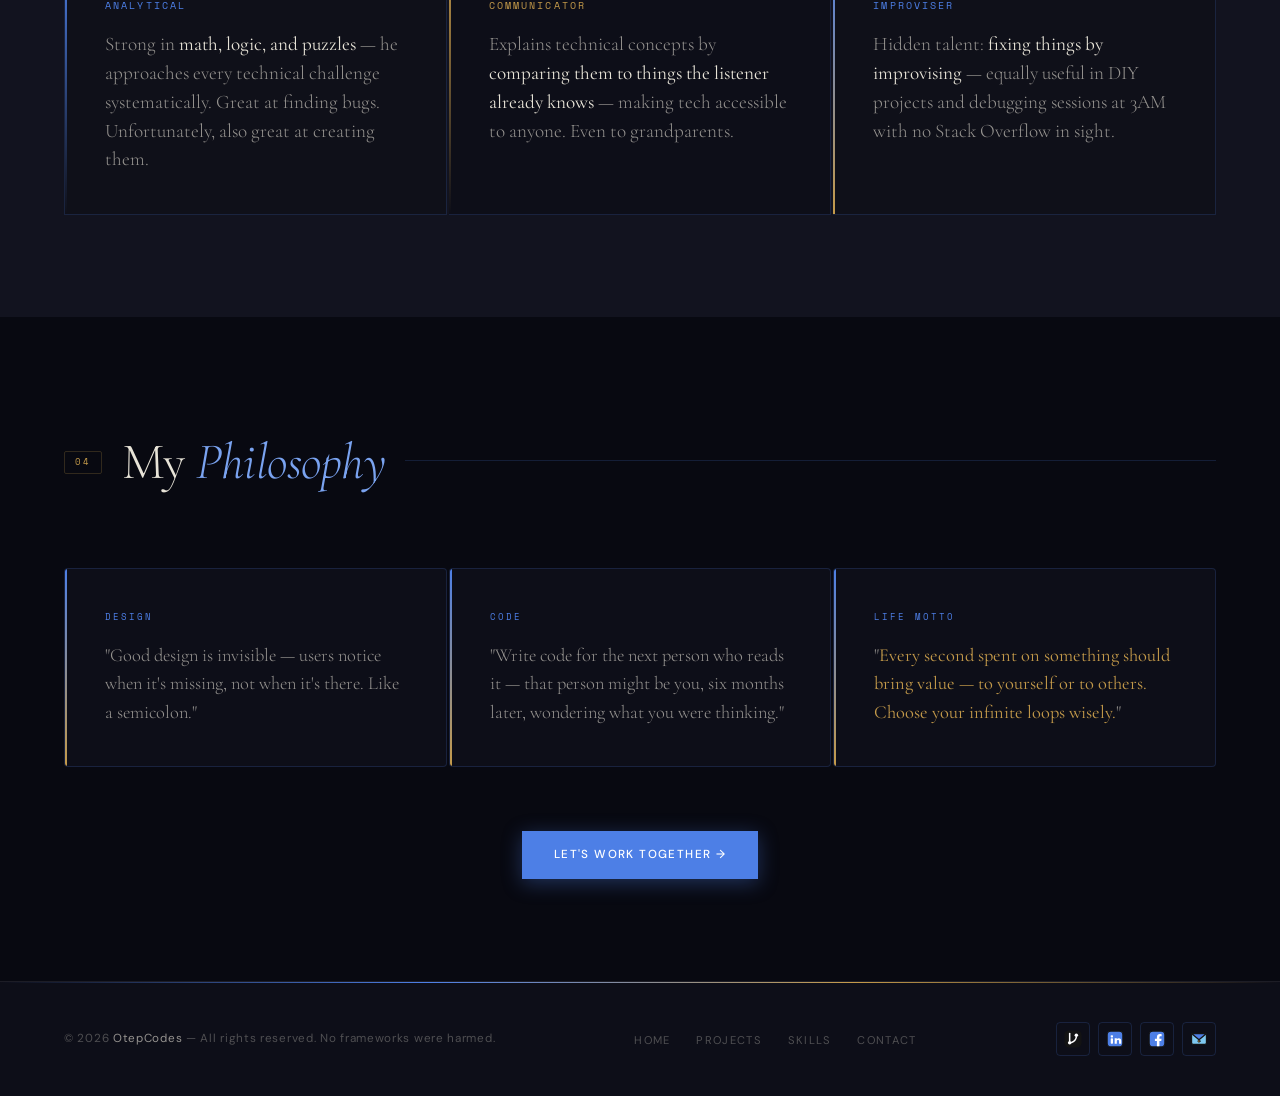
==== commit 24694500: "few updates on ui and ux" ====
--- a/about.html
+++ b/about.html
@@ -2,7 +2,7 @@
 <html lang="en" data-theme="dark">
 <head>
   <meta charset="UTF-8"/><meta name="viewport" content="width=device-width, initial-scale=1.0"/>
-  <title>About — Joseph S. Callos</title>
+  <title>About — OtepCodes</title>
   <meta name="description" content="Learn about Joseph S. Callos, a BSIT student from PLV focused on web systems, Python, UI/UX design, networking, and practical problem solving."/>
   <meta name="theme-color" content="#080911"/>
   <meta name="color-scheme" content="dark light"/>
@@ -77,7 +77,7 @@
 <header class="page-header">
   <p class="ph-label">01 — About Me</p>
   <h1 class="ph-title">Who <em>I Am</em></h1>
-  <p class="ph-desc">A night-owl coder from Valenzuela — <em>wired for problems, built for solutions</em>. Personal life motto: <strong style="color:var(--gold)">"Time is Gold."</strong> (Also: sleep is a myth.)</p>
+  <p class="ph-desc">A night-owl coder from Valenzuela — <em>wired for problems, built for solutions</em>. Personal life motto: <strong style="color:var(--gold)">"Every second spent on something should bring value — to yourself or to others."</strong> (Also: sleep is a myth.)</p>
 </header>
 
 <section id="about-bio">
@@ -98,7 +98,7 @@
         <div class="info-row"><p class="info-label">Location</p><p class="info-value">Valenzuela City, Philippines</p></div>
         <div class="info-row"><p class="info-label">Zodiac</p><p class="info-value">Scorpio</p></div>
         <div class="info-row"><p class="info-label">Personality</p><p class="info-value">Introvert · Night Owl · Debugging Enthusiast</p></div>
-        <div class="info-row" style="margin-bottom:0"><p class="info-label">Life Motto</p><p class="info-value" style="color:var(--gold)">"Time is Gold"</p></div>
+        <div class="info-row" style="margin-bottom:0"><p class="info-label">Life Motto</p><p class="info-value" style="color:var(--gold)">"Every second spent on something should bring value — to yourself or to others. Choose your infinite loops wisely."</p></div>
       </div>
     </div>
 
@@ -245,7 +245,7 @@
     </div>
     <div class="quote-card">
       <p class="quote-cat">Life Motto</p>
-      <p class="quote-text">"<strong style='color:var(--gold);font-weight:400'>Time is Gold.</strong> Every second spent on something should bring value — to yourself or to others. Choose your infinite loops wisely."</p>
+      <p class="quote-text">"<strong style='color:var(--gold);font-weight:400'>Every second spent on something should bring value — to yourself or to others. Choose your infinite loops wisely.</strong>"</p>
     </div>
   </div>
   <div style="display:flex;justify-content:center;margin-top:4rem;" class="reveal">
@@ -254,15 +254,15 @@
 </section>
 
 <footer>
-  <p class="footer-copy">© 2026 <strong>Joseph S. Callos</strong> — All rights reserved. No frameworks were harmed.</p>
+  <p class="footer-copy">© 2026 <strong>OtepCodes</strong> — All rights reserved. No frameworks were harmed.</p>
   <ul class="footer-links">
     <li><a href="index.html">Home</a></li><li><a href="projects.html">Projects</a></li>
     <li><a href="skills.html">Skills</a></li><li><a href="contact.html">Contact</a></li>
   </ul>
   <div class="footer-socials">
-    <a href="https://github.com/otep808" target="_blank" rel="noopener noreferrer" class="social-btn">GH</a>
-    <a href="https://www.linkedin.com/in/joseph-callos-329b153b8" target="_blank" rel="noopener noreferrer" class="social-btn">in</a>
-    <a href="https://www.facebook.com/joseph.callos.8" target="_blank" rel="noopener noreferrer" class="social-btn">fb</a>
+    <a href="https://github.com/otep808" target="_blank" rel="noopener noreferrer" class="social-btn" title="GitHub"><img class="social-ico-img" src="images/icons/github.svg" alt="GitHub"></a>
+    <a href="https://www.linkedin.com/in/joseph-callos-329b153b8" target="_blank" rel="noopener noreferrer" class="social-btn" title="LinkedIn"><img class="social-ico-img" src="images/icons/linkedin.svg" alt="LinkedIn"></a>
+    <a href="https://www.facebook.com/joseph.callos.8" target="_blank" rel="noopener noreferrer" class="social-btn" title="Facebook"><img class="social-ico-img" src="images/icons/facebook.svg" alt="Facebook"></a>
     <a href="mailto:callosjoseph818@gmail.com" class="social-btn"><img class="social-ico-img" src="images/icons/mail.svg" alt="Email"></a>
   </div>
 </footer>
--- a/css/styles.css
+++ b/css/styles.css
@@ -2569,7 +2569,7 @@
 @media(max-width:900px){.nav-clock{display:none}}
 
 /* ---- Bento widget grid + glassmorphism touches ---- */
-.widget-grid{display:grid;grid-template-columns:repeat(3,1fr);gap:1rem;padding:0 var(--pad-x) 2rem}
+.widget-grid{display:grid;grid-template-columns:repeat(2,1fr);gap:1rem;padding:0 var(--pad-x) 2rem}
 #widgets .section-header{padding:0 var(--pad-x)}
 .widget-card{background:linear-gradient(160deg,var(--bg-card),var(--blue-glow));border:1px solid var(--border);backdrop-filter:blur(12px);-webkit-backdrop-filter:blur(12px);padding:1.4rem;border-radius:10px;transition:transform .35s var(--ease-out),box-shadow .35s var(--ease-out),border-color .35s}
 .widget-card:hover{transform:translateY(-4px);box-shadow:0 14px 30px rgba(0,0,0,.25);border-color:var(--blue)}
@@ -2723,3 +2723,100 @@
 .aim-img{width:36px;height:36px;display:block;flex:none}
 .mole-creature{display:flex;align-items:flex-end;justify-content:center}
 .konami-img{width:26px;height:26px;vertical-align:-6px;margin-right:.4rem}
+
+/* ================================================================
+   PV1.1 UPDATE — 2026-11-11: featured trio, card frames, click
+   animation, site-wide dynamic background
+   ================================================================ */
+
+/* ── Site-wide dynamic background (canvas injected by main.js) ── */
+html{background:var(--bg);transition:background .4s}
+body{background:transparent}
+#site-bg{position:fixed;inset:0;width:100%;height:100%;z-index:-1;pointer-events:none}
+@media print{#site-bg{display:none!important}html{background:#fff}}
+
+/* ── Card frames: gold corner brackets ──
+   Background-image corners for cards whose ::before/::after are
+   already used (highlight / currently / tool / cert). */
+.card-frame{
+  background-image:
+    linear-gradient(var(--gold),var(--gold)),
+    linear-gradient(var(--gold),var(--gold)),
+    linear-gradient(var(--gold),var(--gold)),
+    linear-gradient(var(--gold),var(--gold));
+  background-size:26px 2px,26px 2px,2px 26px,2px 26px;
+  background-position:left top,right bottom,left top,right bottom;
+  background-repeat:no-repeat;
+}
+/* Pseudo-element corners for cards with free ::before/::after
+   (project / widget cards — their thumbs would hide background corners). */
+.project-card::before,.widget-card::before{
+  content:'';position:absolute;top:2px;left:2px;width:26px;height:26px;
+  border-top:2px solid var(--gold);border-left:2px solid var(--gold);
+  pointer-events:none;z-index:3;
+}
+.project-card::after,.widget-card::after{
+  content:'';position:absolute;bottom:2px;right:2px;width:26px;height:26px;
+  border-bottom:2px solid var(--gold);border-right:2px solid var(--gold);
+  pointer-events:none;z-index:3;
+}
+
+/* ── Featured Today trio (pv1.2 flip, pv1.1 design) ── */
+.featured-sub{max-width:760px;margin:0 auto 2.5rem;text-align:center;color:var(--text-dim);font-size:.9rem;line-height:1.7}
+.featured-sub #featDate{color:var(--gold);font-family:var(--f-mono);font-size:.8rem}
+.featured-trio{display:grid;grid-template-columns:repeat(3,1fr);gap:1.4rem;padding:0 var(--pad-x)}
+.featured-card{
+  position:relative;height:480px;border:1px solid var(--border);border-radius:12px;
+  background:var(--bg-card);cursor:pointer;perspective:1200px;overflow:hidden;
+}
+.featured-card::before{
+  content:'';position:absolute;top:2px;left:2px;width:26px;height:26px;
+  border-top:2px solid var(--gold);border-left:2px solid var(--gold);
+  pointer-events:none;z-index:4;
+}
+.featured-card::after{
+  content:'';position:absolute;bottom:2px;right:2px;width:26px;height:26px;
+  border-bottom:2px solid var(--gold);border-right:2px solid var(--gold);
+  pointer-events:none;z-index:4;
+}
+.featured-inner{position:absolute;inset:0;transform-style:preserve-3d;transition:transform .7s var(--ease-out)}
+.featured-card.is-flipped .featured-inner{transform:rotateY(180deg)}
+.featured-face{
+  position:absolute;inset:0;backface-visibility:hidden;-webkit-backface-visibility:hidden;
+  display:flex;flex-direction:column;padding:1.6rem;gap:.55rem;overflow:hidden;
+}
+.featured-back{transform:rotateY(180deg);background:var(--bg-2)}
+.featured-chip{font-family:var(--f-mono);font-size:.6rem;letter-spacing:.16em;text-transform:uppercase;color:var(--gold);align-self:flex-start}
+.featured-media{height:190px;border:1px solid var(--border);border-radius:8px;overflow:hidden;flex:none}
+.featured-media img{width:100%;height:100%;object-fit:cover;display:block}
+.featured-game-icon{
+  height:190px;display:flex;align-items:center;justify-content:center;flex:none;
+  border:1px solid var(--border);border-radius:8px;
+  background:linear-gradient(160deg,var(--bg-2),var(--blue-glow));
+}
+.featured-game-icon img{width:96px;height:96px}
+.featured-kind{font-family:var(--f-mono);font-size:.66rem;color:var(--text-dim);letter-spacing:.08em}
+.featured-title{font-family:var(--f-display);font-size:1.35rem;font-weight:400;line-height:1.25}
+.featured-hint{margin-top:auto;font-family:var(--f-mono);font-size:.6rem;color:var(--text-faint);letter-spacing:.14em;text-transform:uppercase}
+.featured-what{font-size:.85rem;color:var(--text-dim);line-height:1.7;display:-webkit-box;-webkit-line-clamp:3;-webkit-box-orient:vertical;overflow:hidden}
+.featured-how{font-size:.8rem;color:var(--text-faint);line-height:1.7;display:-webkit-box;-webkit-line-clamp:3;-webkit-box-orient:vertical;overflow:hidden}
+.featured-tags{display:flex;flex-wrap:wrap;gap:.4rem}
+.featured-back .btn{margin-top:auto;align-self:flex-start}
+@media(max-width:900px){
+  .featured-trio{grid-template-columns:1fr;max-width:560px;margin:0 auto}
+  .featured-card{height:460px}
+}
+
+/* ── Click animation: press + gold ripple ── */
+.pressable{cursor:pointer;position:relative;overflow:hidden}
+@keyframes press{0%{scale:1}35%{scale:.955;border-color:var(--gold)}100%{scale:1}}
+.pressable.clicked{animation:press .38s var(--ease-spring)}
+.ripple{
+  position:absolute;border-radius:50%;pointer-events:none;z-index:6;
+  background:radial-gradient(circle,rgba(196,154,74,.35),transparent 70%);
+  transform:translate(-50%,-50%) scale(0);animation:ripple .6s ease-out forwards;
+}
+@keyframes ripple{to{transform:translate(-50%,-50%) scale(1);opacity:0}}
+
+/* ── Footer social icons (now SVGs, not text) ── */
+.social-ico-img{width:20px;height:20px;display:block}
